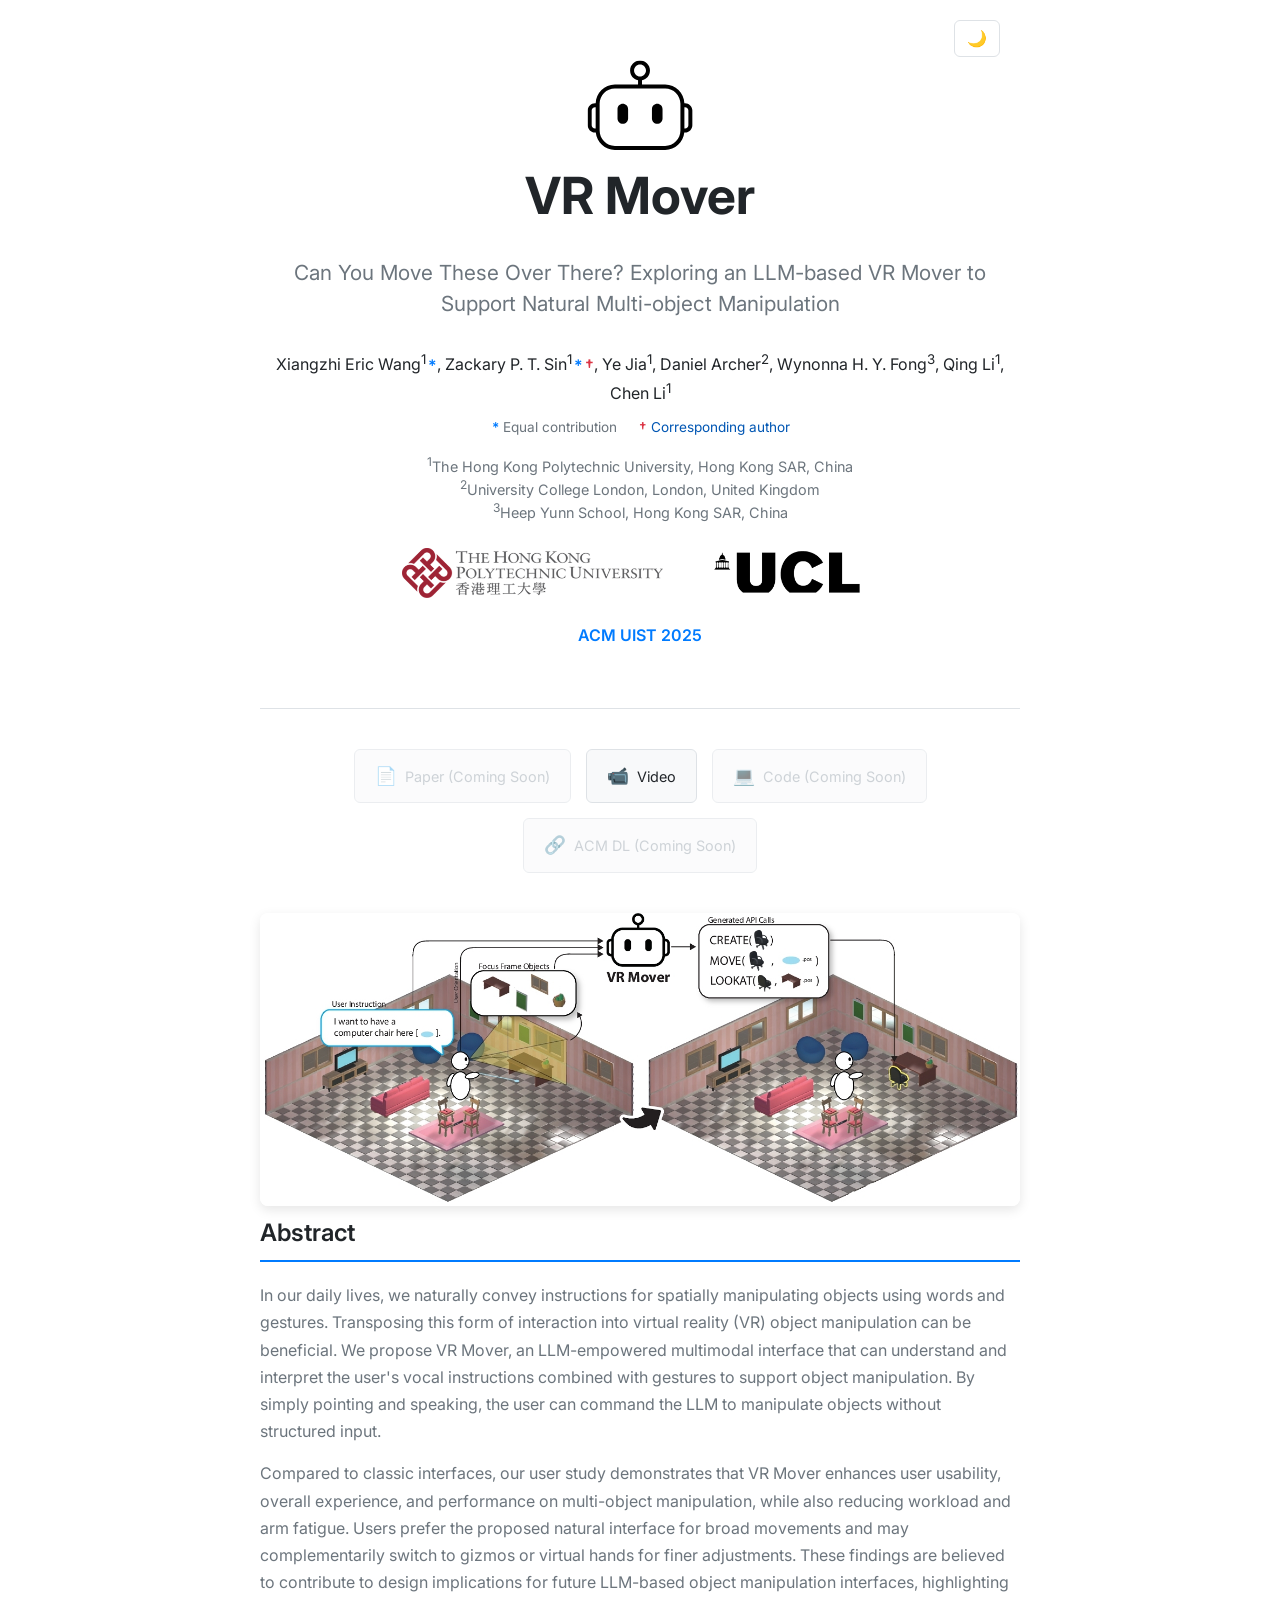
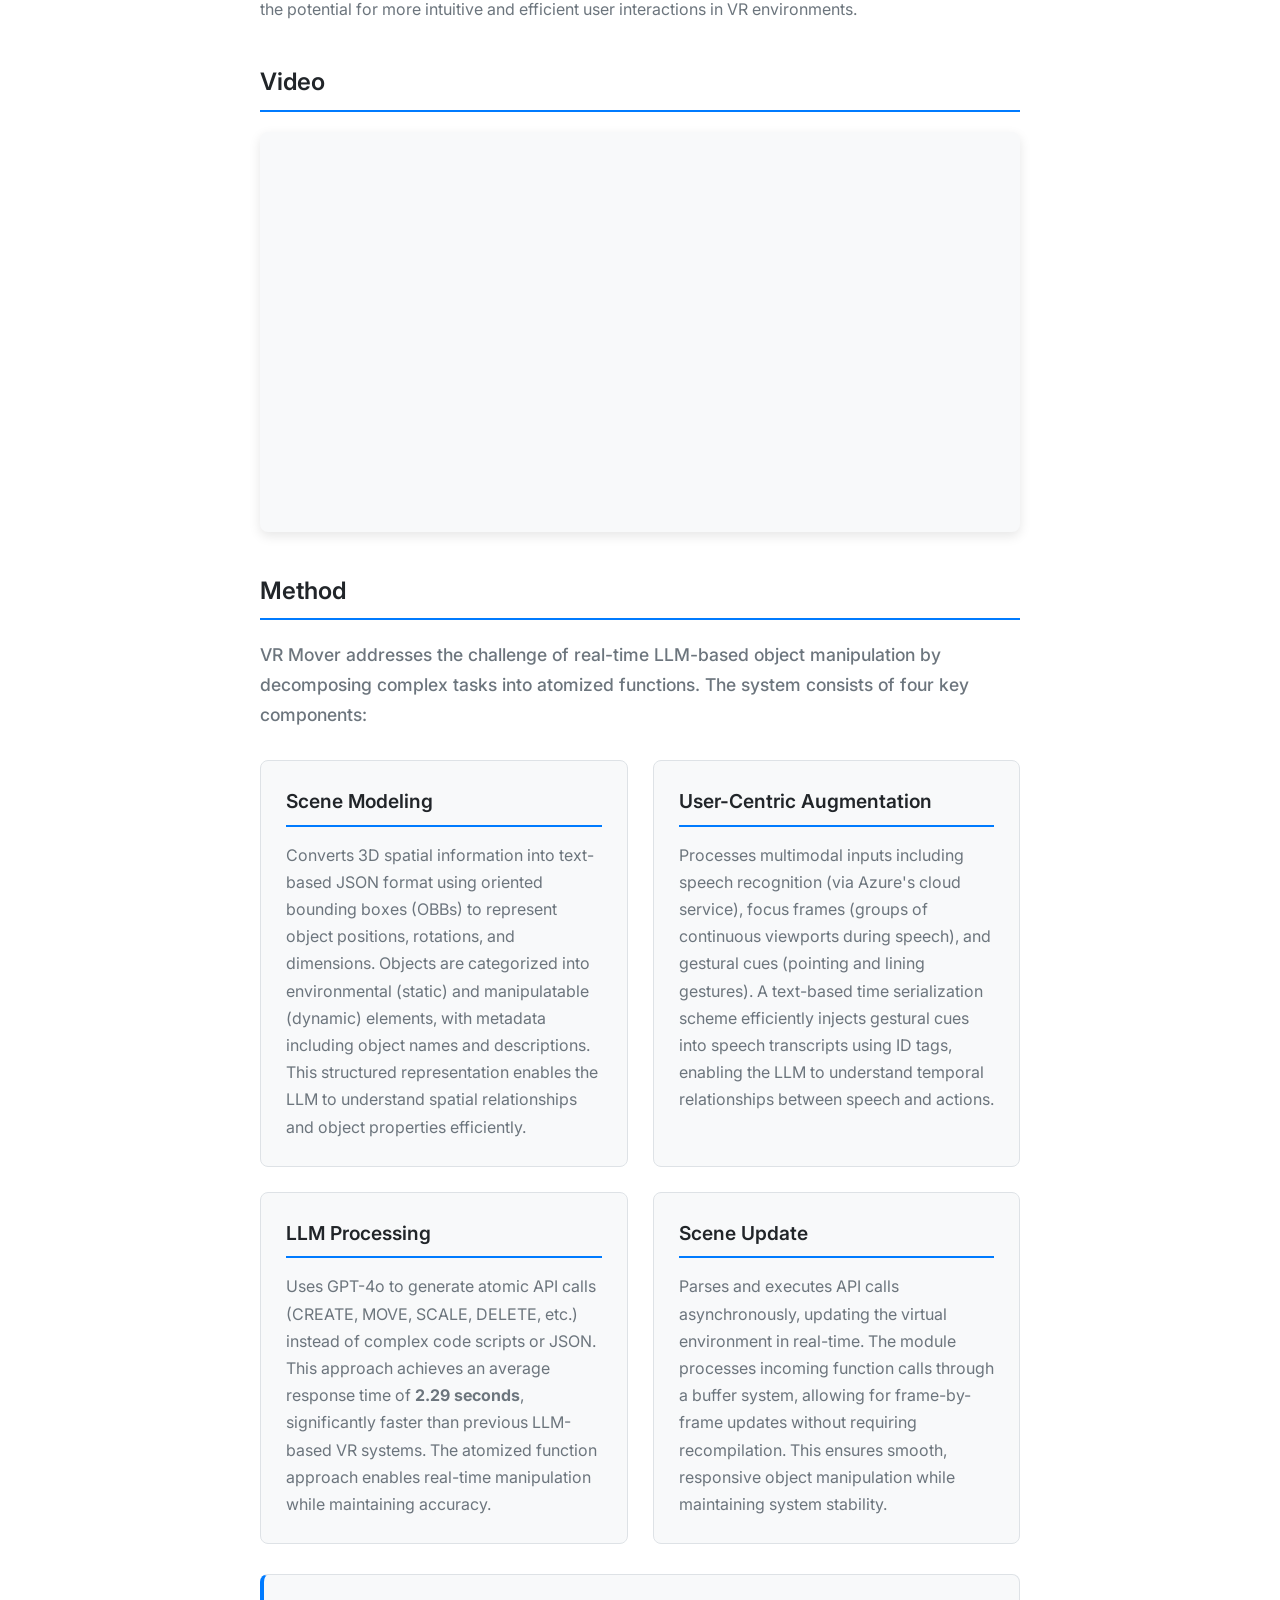
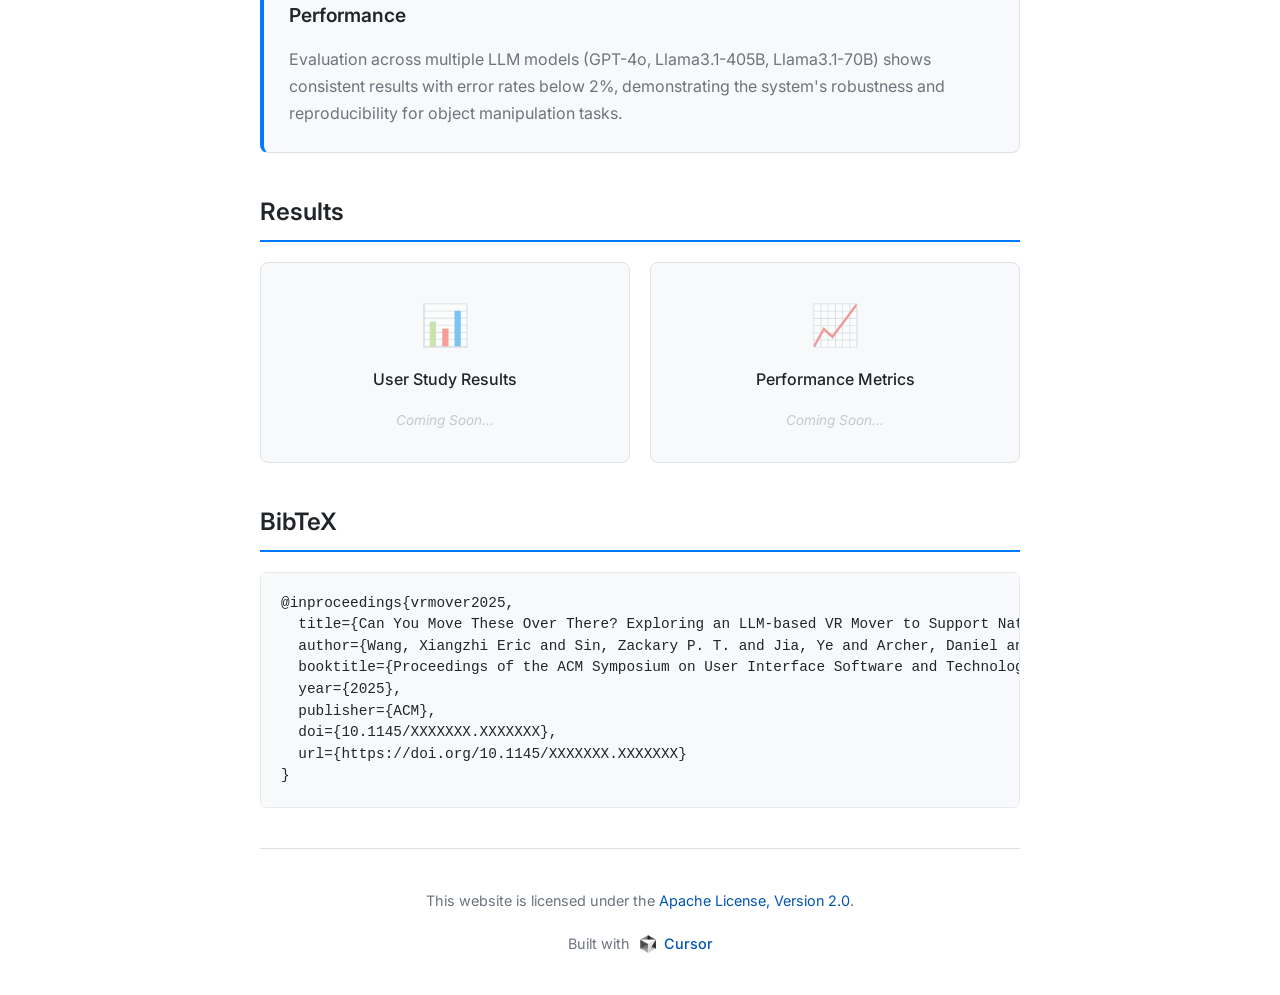
==== index.html @ 206ed33e "Initial Release" ====
<!DOCTYPE html>
<html lang="en">
<head>
    <meta charset="UTF-8">
    <meta name="viewport" content="width=device-width, initial-scale=1.0">
    <title>VR Mover - ACM UIST 2025</title>
    <meta name="description" content="Can You Move These Over There? Exploring an LLM-based VR Mover to Support Natural Multi-object Manipulation">
    <link rel="icon" type="image/svg+xml" href="assets/favicon.svg">
    <link rel="stylesheet" href="styles.css">
    <link rel="preconnect" href="https://fonts.googleapis.com">
    <link rel="preconnect" href="https://fonts.gstatic.com" crossorigin>
    <link href="https://fonts.googleapis.com/css2?family=Inter:wght@300;400;500;600;700&display=swap" rel="stylesheet">
</head>
<body>
    <div class="container">
        <!-- Header -->
        <header class="header">
            <div class="header-content">
                <div class="logo-container-main">
                    <img src="assets/vr-mover-logo-wo-text.svg" alt="VR Mover Logo" class="main-logo">
                </div>
                <h1 class="title">VR Mover</h1>
                <p class="subtitle">Can You Move These Over There? Exploring an LLM-based VR Mover to Support Natural Multi-object Manipulation</p>
                <div class="authors">
                    <span><a href="https://orcid.org/0009-0001-4772-7210" target="_blank" rel="noopener noreferrer">Xiangzhi Eric Wang</a></span><sup>1</sup><span class="equal-contrib">*</span>, 
                    <span><a href="https://orcid.org/0000-0002-8377-0216" target="_blank" rel="noopener noreferrer">Zackary P. T. Sin</a></span><sup>1</sup><span class="equal-contrib">*</span><span class="corresponding">†</span>,
                    <span><a href="https://orcid.org/0000-0002-0457-8083" target="_blank" rel="noopener noreferrer">Ye Jia</a></span><sup>1</sup>,
                    <span><a href="https://orcid.org/0000-0002-2525-8054" target="_blank" rel="noopener noreferrer">Daniel Archer</a></span><sup>2</sup>,
                    <span><a href="https://orcid.org/0009-0007-6625-4993" target="_blank" rel="noopener noreferrer">Wynonna H. Y. Fong</a></span><sup>3</sup>,
                    <span><a href="https://orcid.org/0000-0003-3370-471X" target="_blank" rel="noopener noreferrer">Qing Li</a></span><sup>1</sup>,
                    <span><a href="https://orcid.org/0000-0002-3782-0737" target="_blank" rel="noopener noreferrer">Chen Li</a></span><sup>1</sup>
                </div>
                <div class="author-notes">
                    <span class="note-item"><span class="equal-contrib">*</span> Equal contribution</span>
                    <span class="note-item"><span class="corresponding">†</span> <a href="mailto:zackary-p-t.sin@polyu.edu.hk">Corresponding author</a></span>
                </div>
                <div class="affiliations">
                    <sup>1</sup>The Hong Kong Polytechnic University, Hong Kong SAR, China<br>
                    <sup>2</sup>University College London, London, United Kingdom<br>
                    <sup>3</sup>Heep Yunn School, Hong Kong SAR, China
                </div>
                
                <div class="institutional-logos">
                    <div class="logo-container">
                        <img src="assets/polyu-logo.png" alt="The Hong Kong Polytechnic University Logo" class="institution-logo polyu-logo">
                    </div>
                    <div class="logo-container">
                        <img src="assets/UCL-logo.png" alt="University College London Logo" class="institution-logo ucl-logo">
                    </div>
                </div>
                <div class="conference">
                    <a href="https://uist.acm.org/2025/" target="_blank" rel="noopener noreferrer">ACM UIST 2025</a>
                </div>
                <div class="theme-toggle">
                    <button id="theme-toggle" aria-label="Toggle theme">
                        <span id="theme-icon">🌙</span>
                    </button>
                </div>
            </div>
        </header>

        <!-- Main Content -->
        <main class="main-content">
            <!-- Links -->
            <section class="links">
                <div class="link-grid">
                    <a href="#" class="link-item" disabled>
                        <span class="link-icon">📄</span>
                        <span class="link-text">Paper (Coming Soon)</span>
                    </a>
                    <a href="https://www.youtube.com/watch?v=IkZjoV7NA6U" class="link-item" target="_blank" rel="noopener noreferrer">
                        <span class="link-icon">📹</span>
                        <span class="link-text">Video</span>
                    </a>
                    <a href="#" class="link-item" disabled>
                        <span class="link-icon">💻</span>
                        <span class="link-text">Code (Coming Soon)</span>
                    </a>
                    <a href="#" class="link-item" disabled>
                        <span class="link-icon">🔗</span>
                        <span class="link-text">ACM DL (Coming Soon)</span>
                    </a>
                </div>
            </section>

            <!-- Trailer Image -->
            <div class="trailer-container">
                <img src="assets/VR-Mover-trailer.png" alt="VR Mover Trailer" class="trailer-image expandable-image" data-image-src="assets/VR-Mover-trailer.png">
            </div>

            <!-- Image Modal -->
            <div id="image-modal" class="image-modal">
                <div class="modal-content">
                    <span class="close-modal">&times;</span>
                    <img id="modal-image" src="" alt="Expanded Image">
                </div>
            </div>

            <!-- Abstract -->
            <section class="abstract">
                <h2>Abstract</h2>
                <p>In our daily lives, we naturally convey instructions for spatially manipulating objects using words and gestures. Transposing this form of interaction into virtual reality (VR) object manipulation can be beneficial. We propose VR Mover, an LLM-empowered multimodal interface that can understand and interpret the user's vocal instructions combined with gestures to support object manipulation. By simply pointing and speaking, the user can command the LLM to manipulate objects without structured input.</p>
                
                <p>Compared to classic interfaces, our user study demonstrates that VR Mover enhances user usability, overall experience, and performance on multi-object manipulation, while also reducing workload and arm fatigue. Users prefer the proposed natural interface for broad movements and may complementarily switch to gizmos or virtual hands for finer adjustments. These findings are believed to contribute to design implications for future LLM-based object manipulation interfaces, highlighting the potential for more intuitive and efficient user interactions in VR environments.</p>
            </section>

            <!-- Video Player -->
            <section class="video-player">
                <h2>Video</h2>
                <div class="youtube-container">
                    <iframe 
                        width="100%" 
                        height="400" 
                        src="https://www.youtube.com/embed/IkZjoV7NA6U?start=3" 
                        title="VR Mover Video" 
                        frameborder="0" 
                        allow="accelerometer; autoplay; clipboard-write; encrypted-media; gyroscope; picture-in-picture; web-share" 
                        allowfullscreen>
                    </iframe>
                </div>
            </section>

            <!-- Method -->
            <section class="method">
                <h2>Method</h2>
                
                <div class="method-overview">
                    <p>VR Mover addresses the challenge of real-time LLM-based object manipulation by decomposing complex tasks into atomized functions. The system consists of four key components:</p>
                </div>

                <div class="method-components">
                    <div class="component">
                        <h3>Scene Modeling</h3>
                        <p>Converts 3D spatial information into text-based JSON format using oriented bounding boxes (OBBs) to represent object positions, rotations, and dimensions. Objects are categorized into environmental (static) and manipulatable (dynamic) elements, with metadata including object names and descriptions. This structured representation enables the LLM to understand spatial relationships and object properties efficiently.</p>
                    </div>

                    <div class="component">
                        <h3>User-Centric Augmentation</h3>
                        <p>Processes multimodal inputs including speech recognition (via Azure's cloud service), focus frames (groups of continuous viewports during speech), and gestural cues (pointing and lining gestures). A text-based time serialization scheme efficiently injects gestural cues into speech transcripts using ID tags, enabling the LLM to understand temporal relationships between speech and actions.</p>
                    </div>

                    <div class="component">
                        <h3>LLM Processing</h3>
                        <p>Uses GPT-4o to generate atomic API calls (CREATE, MOVE, SCALE, DELETE, etc.) instead of complex code scripts or JSON. This approach achieves an average response time of <strong>2.29 seconds</strong>, significantly faster than previous LLM-based VR systems. The atomized function approach enables real-time manipulation while maintaining accuracy.</p>
                    </div>

                    <div class="component">
                        <h3>Scene Update</h3>
                        <p>Parses and executes API calls asynchronously, updating the virtual environment in real-time. The module processes incoming function calls through a buffer system, allowing for frame-by-frame updates without requiring recompilation. This ensures smooth, responsive object manipulation while maintaining system stability.</p>
                    </div>
                </div>

                <div class="method-performance">
                    <h3>Performance</h3>
                    <p>Evaluation across multiple LLM models (GPT-4o, Llama3.1-405B, Llama3.1-70B) shows consistent results with error rates below 2%, demonstrating the system's robustness and reproducibility for object manipulation tasks.</p>
                </div>
            </section>

            <!-- Results -->
            <section class="results">
                <h2>Results</h2>
                <div class="results-grid">
                    <div class="result-item">
                        <div class="result-placeholder">
                            <span class="placeholder-icon">📊</span>
                            <p>User Study Results</p>
                            <span class="coming-soon">Coming Soon...</span>
                        </div>
                    </div>
                    <div class="result-item">
                        <div class="result-placeholder">
                            <span class="placeholder-icon">📈</span>
                            <p>Performance Metrics</p>
                            <span class="coming-soon">Coming Soon...</span>
                        </div>
                    </div>
                </div>
            </section>

            <!-- BibTeX -->
            <section class="bibtex">
                <h2>BibTeX</h2>
                <div class="bibtex-code">
                    <pre><code>@inproceedings{vrmover2025,
  title={Can You Move These Over There? Exploring an LLM-based VR Mover to Support Natural Multi-object Manipulation},
  author={Wang, Xiangzhi Eric and Sin, Zackary P. T. and Jia, Ye and Archer, Daniel and Fong, Wynonna H. Y. and Li, Qing and Li, Chen},
  booktitle={Proceedings of the ACM Symposium on User Interface Software and Technology},
  year={2025},
  publisher={ACM},
  doi={10.1145/XXXXXXX.XXXXXXX},
  url={https://doi.org/10.1145/XXXXXXX.XXXXXXX}
}</code></pre>
                </div>
            </section>
        </main>

        <!-- Footer -->
        <footer class="footer">
            <p>This website is licensed under the <a href="https://www.apache.org/licenses/LICENSE-2.0" target="_blank" rel="noopener noreferrer">Apache License, Version 2.0</a>.</p>
            <div class="cursor-credit">
                <span>Built with</span>
                <a href="https://cursor.sh" target="_blank" rel="noopener noreferrer" class="cursor-link">
                    <img src="assets/cursor-logo.webp" alt="Cursor Logo" class="cursor-logo">
                    <span>Cursor</span>
                </a>
            </div>
        </footer>
    </div>

    <script src="script.js"></script>
</body>
</html>
---- styles.css ----
/* CSS Variables for Theme Support */
:root {
    /* Light theme colors */
    --bg-primary: #ffffff;
    --bg-secondary: #f8f9fa;
    --text-primary: #212529;
    --text-secondary: #6c757d;
    --text-muted: #adb5bd;
    --border-color: #dee2e6;
    --accent-color: #007bff;
    --link-color: #0056b3;
    --code-bg: #f8f9fa;
    --code-border: #e9ecef;
    --logo-filter: none;

    --main-logo-filter: none;
}

/* Dark theme colors */
[data-theme="dark"] {
    --bg-primary: #1a1a1a;
    --bg-secondary: #2d2d2d;
    --text-primary: #e9ecef;
    --text-secondary: #adb5bd;
    --text-muted: #6c757d;
    --border-color: #495057;
    --accent-color: #4dabf7;
    --link-color: #74c0fc;
    --code-bg: #2d2d2d;
    --code-border: #495057;
    --logo-filter: brightness(0) invert(1);

    --main-logo-filter: brightness(0) invert(1);
}

/* Base Styles */
* {
    margin: 0;
    padding: 0;
    box-sizing: border-box;
}

body {
    font-family: 'Inter', -apple-system, BlinkMacSystemFont, 'Segoe UI', Roboto, sans-serif;
    line-height: 1.6;
    color: var(--text-primary);
    background-color: var(--bg-primary);
    transition: background-color 0.3s ease, color 0.3s ease;
}

.container {
    max-width: 800px;
    margin: 0 auto;
    padding: 0 20px;
}

/* Header */
.header {
    text-align: center;
    padding: 60px 0 40px;
    border-bottom: 1px solid var(--border-color);
    margin-bottom: 40px;
    position: relative;
}

/* Main Logo */
.logo-container-main {
    margin-bottom: 5px;
    display: flex;
    justify-content: center;
    align-items: center;
}

.main-logo {
    height: 90px;
    width: auto;
    object-fit: contain;
    filter: var(--main-logo-filter);
    transition: transform 0.3s ease, filter 0.3s ease;
}

.main-logo:hover {
    transform: scale(1.05);
}

/* Dark mode adjustments for main logo */
[data-theme="dark"] .main-logo {
    filter: brightness(0) invert(1);
}

.title {
    font-size: 3.2rem;
    font-weight: 700;
    margin-bottom: 20px;
    color: var(--text-primary);
}

.subtitle {
    font-size: 1.3rem;
    color: var(--text-secondary);
    margin-bottom: 30px;
    line-height: 1.5;
}

.authors {
    font-size: 1rem;
    color: var(--text-primary);
    margin-bottom: 10px;
}

.authors a {
    color: inherit;
    text-decoration: none;
    transition: color 0.3s ease;
}

.authors a:hover {
    color: var(--accent-color);
    text-decoration: underline;
}

.equal-contrib {
    color: var(--accent-color);
    font-weight: 600;
    margin-left: 2px;
}

.corresponding {
    color: #dc3545;
    font-weight: 600;
    margin-left: 2px;
}

.author-notes {
    font-size: 0.85rem;
    color: var(--text-secondary);
    margin-bottom: 15px;
    display: flex;
    justify-content: center;
    gap: 20px;
    flex-wrap: wrap;
}

.note-item {
    display: flex;
    align-items: center;
    gap: 4px;
}

.note-item a {
    color: var(--link-color);
    text-decoration: none;
    transition: color 0.3s ease;
}

.note-item a:hover {
    color: var(--accent-color);
    text-decoration: underline;
}

.affiliations {
    font-size: 0.9rem;
    color: var(--text-secondary);
    margin-bottom: 20px;
    line-height: 1.4;
}

/* Institutional Logos */
.institutional-logos {
    display: flex;
    justify-content: center;
    align-items: center;
    gap: 40px;
    margin-bottom: 20px;
    flex-wrap: wrap;
}

.logo-container {
    display: flex;
    align-items: center;
    justify-content: center;
}

.institution-logo {
    max-height: 60px;
    width: auto;
    object-fit: contain;
    filter: var(--logo-filter);
    transition: opacity 0.3s ease;
}

.institution-logo:hover {
    opacity: 0.8;
}

/* Specific logo adjustments for different sizes */
.polyu-logo {
    max-height: 50px;
}

.ucl-logo {
    max-height: 60px;
}

.conference {
    font-size: 1rem;
    font-weight: 600;
    color: var(--accent-color);
    margin-bottom: 20px;
}

.conference a {
    color: inherit;
    text-decoration: none;
    transition: color 0.3s ease;
}

.conference a:hover {
    color: var(--link-color);
    text-decoration: underline;
}

.theme-toggle {
    position: absolute;
    top: 20px;
    right: 20px;
}

#theme-toggle {
    background: none;
    border: 1px solid var(--border-color);
    color: var(--text-primary);
    padding: 8px 12px;
    border-radius: 6px;
    cursor: pointer;
    transition: all 0.3s ease;
    font-size: 1rem;
}

#theme-toggle:hover {
    background: var(--bg-secondary);
}

/* Links Section */
.links {
    margin-bottom: 40px;
}

.link-grid {
    display: flex;
    flex-wrap: wrap;
    gap: 15px;
    justify-content: center;
}

.link-item {
    display: flex;
    align-items: center;
    gap: 8px;
    padding: 12px 20px;
    background: var(--bg-secondary);
    border: 1px solid var(--border-color);
    border-radius: 6px;
    text-decoration: none;
    color: var(--text-primary);
    font-size: 0.9rem;
    transition: all 0.3s ease;
}

.link-item:hover:not([disabled]) {
    background: var(--accent-color);
    color: white;
    transform: translateY(-1px);
}

.link-item[disabled] {
    opacity: 0.6;
    cursor: not-allowed;
    color: var(--text-muted);
}

.link-icon {
    font-size: 1.1rem;
}

/* Sections */
section {
    margin-bottom: 40px;
}

h2 {
    font-size: 1.5rem;
    font-weight: 600;
    margin-bottom: 20px;
    color: var(--text-primary);
    border-bottom: 2px solid var(--accent-color);
    padding-bottom: 8px;
}

/* Abstract */
.abstract p {
    font-size: 1rem;
    line-height: 1.7;
    color: var(--text-secondary);
    margin-bottom: 15px;
}

.abstract p:last-child {
    margin-bottom: 0;
}

/* Video Player */
.youtube-container {
    position: relative;
    width: 100%;
    border-radius: 8px;
    overflow: hidden;
    box-shadow: 0 4px 12px rgba(0, 0, 0, 0.1);
    background: var(--bg-secondary);
}

.youtube-container iframe {
    display: block;
    border-radius: 8px;
}

/* Trailer */
.trailer-container {
    text-align: center;
}

.trailer-image {
    max-width: 100%;
    height: auto;
    border-radius: 8px;
    box-shadow: 0 4px 12px rgba(0, 0, 0, 0.1);
    transition: transform 0.3s ease;
}

.trailer-image:hover {
    transform: scale(1.02);
}

/* Expandable Image Styles */
.expandable-image {
    cursor: pointer;
    transition: transform 0.3s ease, box-shadow 0.3s ease;
}

.expandable-image:hover {
    transform: scale(1.02);
    box-shadow: 0 8px 25px rgba(0, 0, 0, 0.15);
}

/* Image Modal Styles */
.image-modal {
    display: none;
    position: fixed;
    z-index: 1000;
    left: 0;
    top: 0;
    width: 100%;
    height: 100%;
    background-color: rgba(0, 0, 0, 0.8);
    backdrop-filter: blur(5px);
    transition: opacity 0.3s ease;
}

.modal-content {
    position: relative;
    margin: auto;
    padding: 20px;
    width: 90%;
    max-width: 1200px;
    height: 90%;
    display: flex;
    align-items: center;
    justify-content: center;
    animation: modalFadeIn 0.3s ease;
}

@keyframes modalFadeIn {
    from {
        opacity: 0;
        transform: scale(0.9);
    }
    to {
        opacity: 1;
        transform: scale(1);
    }
}

#modal-image {
    max-width: 100%;
    max-height: 100%;
    object-fit: contain;
    border-radius: 8px;
    box-shadow: 0 10px 40px rgba(0, 0, 0, 0.3);
}

.close-modal {
    position: absolute;
    top: 15px;
    right: 25px;
    color: #f1f1f1;
    font-size: 35px;
    font-weight: bold;
    cursor: pointer;
    z-index: 1001;
    transition: color 0.3s ease;
}

.close-modal:hover,
.close-modal:focus {
    color: #bbb;
    text-decoration: none;
}

/* Modal open state */
.image-modal.show {
    display: flex;
    align-items: center;
    justify-content: center;
}

/* Method */
.method {
    margin-bottom: 40px;
}

.method-overview {
    margin-bottom: 30px;
}

.method-overview p {
    font-size: 1.1rem;
    line-height: 1.7;
    color: var(--text-secondary);
    font-weight: 500;
}

.method-components {
    display: grid;
    grid-template-columns: repeat(auto-fit, minmax(300px, 1fr));
    gap: 25px;
    margin-bottom: 30px;
}

.component {
    background: var(--bg-secondary);
    border: 1px solid var(--border-color);
    border-radius: 8px;
    padding: 25px;
    transition: transform 0.3s ease, box-shadow 0.3s ease;
}

.component:hover {
    transform: translateY(-2px);
    box-shadow: 0 6px 20px rgba(0, 0, 0, 0.1);
}

.component h3 {
    font-size: 1.2rem;
    font-weight: 600;
    color: var(--text-primary);
    margin-bottom: 15px;
    border-bottom: 2px solid var(--accent-color);
    padding-bottom: 8px;
}

.component p {
    font-size: 1rem;
    line-height: 1.7;
    color: var(--text-secondary);
    margin: 0;
}

.method-performance {
    background: var(--bg-secondary);
    border: 1px solid var(--border-color);
    border-radius: 8px;
    padding: 25px;
    border-left: 4px solid var(--accent-color);
}

.method-performance h3 {
    font-size: 1.2rem;
    font-weight: 600;
    color: var(--text-primary);
    margin-bottom: 15px;
}

.method-performance p {
    font-size: 1rem;
    line-height: 1.7;
    color: var(--text-secondary);
    margin: 0;
}

/* Results */
.results-grid {
    display: grid;
    grid-template-columns: repeat(auto-fit, minmax(250px, 1fr));
    gap: 20px;
}

.result-item {
    background: var(--bg-secondary);
    border: 1px solid var(--border-color);
    border-radius: 8px;
    padding: 30px 20px;
    text-align: center;
}

.result-placeholder {
    display: flex;
    flex-direction: column;
    align-items: center;
    gap: 10px;
}

.result-placeholder .placeholder-icon {
    font-size: 2.5rem;
    opacity: 0.5;
}

.result-placeholder p {
    font-size: 1rem;
    font-weight: 500;
    color: var(--text-primary);
    margin: 0;
}

.coming-soon {
    font-size: 0.85rem;
    color: var(--text-muted);
    font-style: italic;
    margin-top: 8px;
    opacity: 0.7;
}

/* BibTeX */
.bibtex-code {
    background: var(--code-bg);
    border: 1px solid var(--code-border);
    border-radius: 6px;
    padding: 20px;
    overflow-x: auto;
}

.bibtex-code pre {
    margin: 0;
    font-family: 'Monaco', 'Menlo', 'Ubuntu Mono', monospace;
    font-size: 0.9rem;
    line-height: 1.5;
    color: var(--text-primary);
}

.bibtex-code code {
    background: none;
    padding: 0;
    color: inherit;
}

/* Footer */
.footer {
    text-align: center;
    padding: 40px 0;
    border-top: 1px solid var(--border-color);
    margin-top: 40px;
}

.footer p {
    font-size: 0.9rem;
    color: var(--text-secondary);
}

.footer a {
    color: var(--link-color);
    text-decoration: none;
}

.footer a:hover {
    text-decoration: underline;
}

/* Cursor Credit */
.cursor-credit {
    display: flex;
    align-items: center;
    justify-content: center;
    gap: 8px;
    margin-top: 20px;
    font-size: 0.9rem;
    color: var(--text-secondary);
}

.cursor-link {
    display: flex;
    align-items: center;
    gap: 6px;
    color: var(--text-secondary);
    text-decoration: none;
    transition: color 0.3s ease;
    font-weight: 500;
}

.cursor-link:hover {
    color: var(--accent-color);
    text-decoration: none;
}

.cursor-logo {
    height: 20px;
    width: auto;
    object-fit: contain;
    transition: opacity 0.3s ease;
}

.cursor-link:hover .cursor-logo {
    opacity: 0.8;
}

/* Responsive Design */
@media (max-width: 768px) {
    .container {
        padding: 0 15px;
    }
    
    .title {
        font-size: 2.5rem;
    }
    
    .subtitle {
        font-size: 1.1rem;
    }
    
    .authors {
        font-size: 0.9rem;
    }
    
    .affiliations {
        font-size: 0.85rem;
    }
    
    .author-notes {
        font-size: 0.8rem;
        gap: 15px;
        justify-content: center;
        text-align: center;
    }
    
    .link-grid {
        flex-direction: column;
        align-items: center;
    }
    
    .link-item {
        width: 100%;
        max-width: 300px;
        justify-content: center;
    }
    
    .results-grid {
        grid-template-columns: 1fr;
    }
    
    .method-components {
        grid-template-columns: 1fr;
        gap: 20px;
    }
    
    .component {
        padding: 20px;
    }
    
    .method-performance {
        padding: 20px;
    }
    
    .institutional-logos {
        gap: 30px;
    }
    
    .institution-logo {
        max-height: 50px;
    }
    
    .polyu-logo {
        max-height: 45px;
    }
    
    .ucl-logo {
        max-height: 50px;
    }
    
    .cursor-credit {
        font-size: 0.85rem;
        gap: 6px;
    }
    
    .cursor-logo {
        height: 18px;
    }
    
    .main-logo {
        height: 80px;
    }
    
    .theme-toggle {
        position: static;
        margin-top: 20px;
    }
    
    .youtube-container iframe {
        height: 250px;
    }
}

@media (max-width: 480px) {
    .header {
        padding: 40px 0 30px;
    }
    
    .title {
        font-size: 2.2rem;
    }
    
    .authors,
    .affiliations {
        font-size: 0.8rem;
    }
    
    .author-notes {
        font-size: 0.75rem;
        flex-direction: column;
        gap: 8px;
        justify-content: center;
        text-align: center;
    }
    
    .conference {
        font-size: 0.9rem;
    }
    
    .main-logo {
        height: 70px;
    }
    
    .youtube-container iframe {
        height: 200px;
    }
}

/* Smooth scrolling */
html {
    scroll-behavior: smooth;
}

/* Focus styles for accessibility */
#theme-toggle:focus,
.link-item:focus,
.conference a:focus,
.authors a:focus,
.note-item a:focus {
    outline: 2px solid var(--accent-color);
    outline-offset: 2px;
}
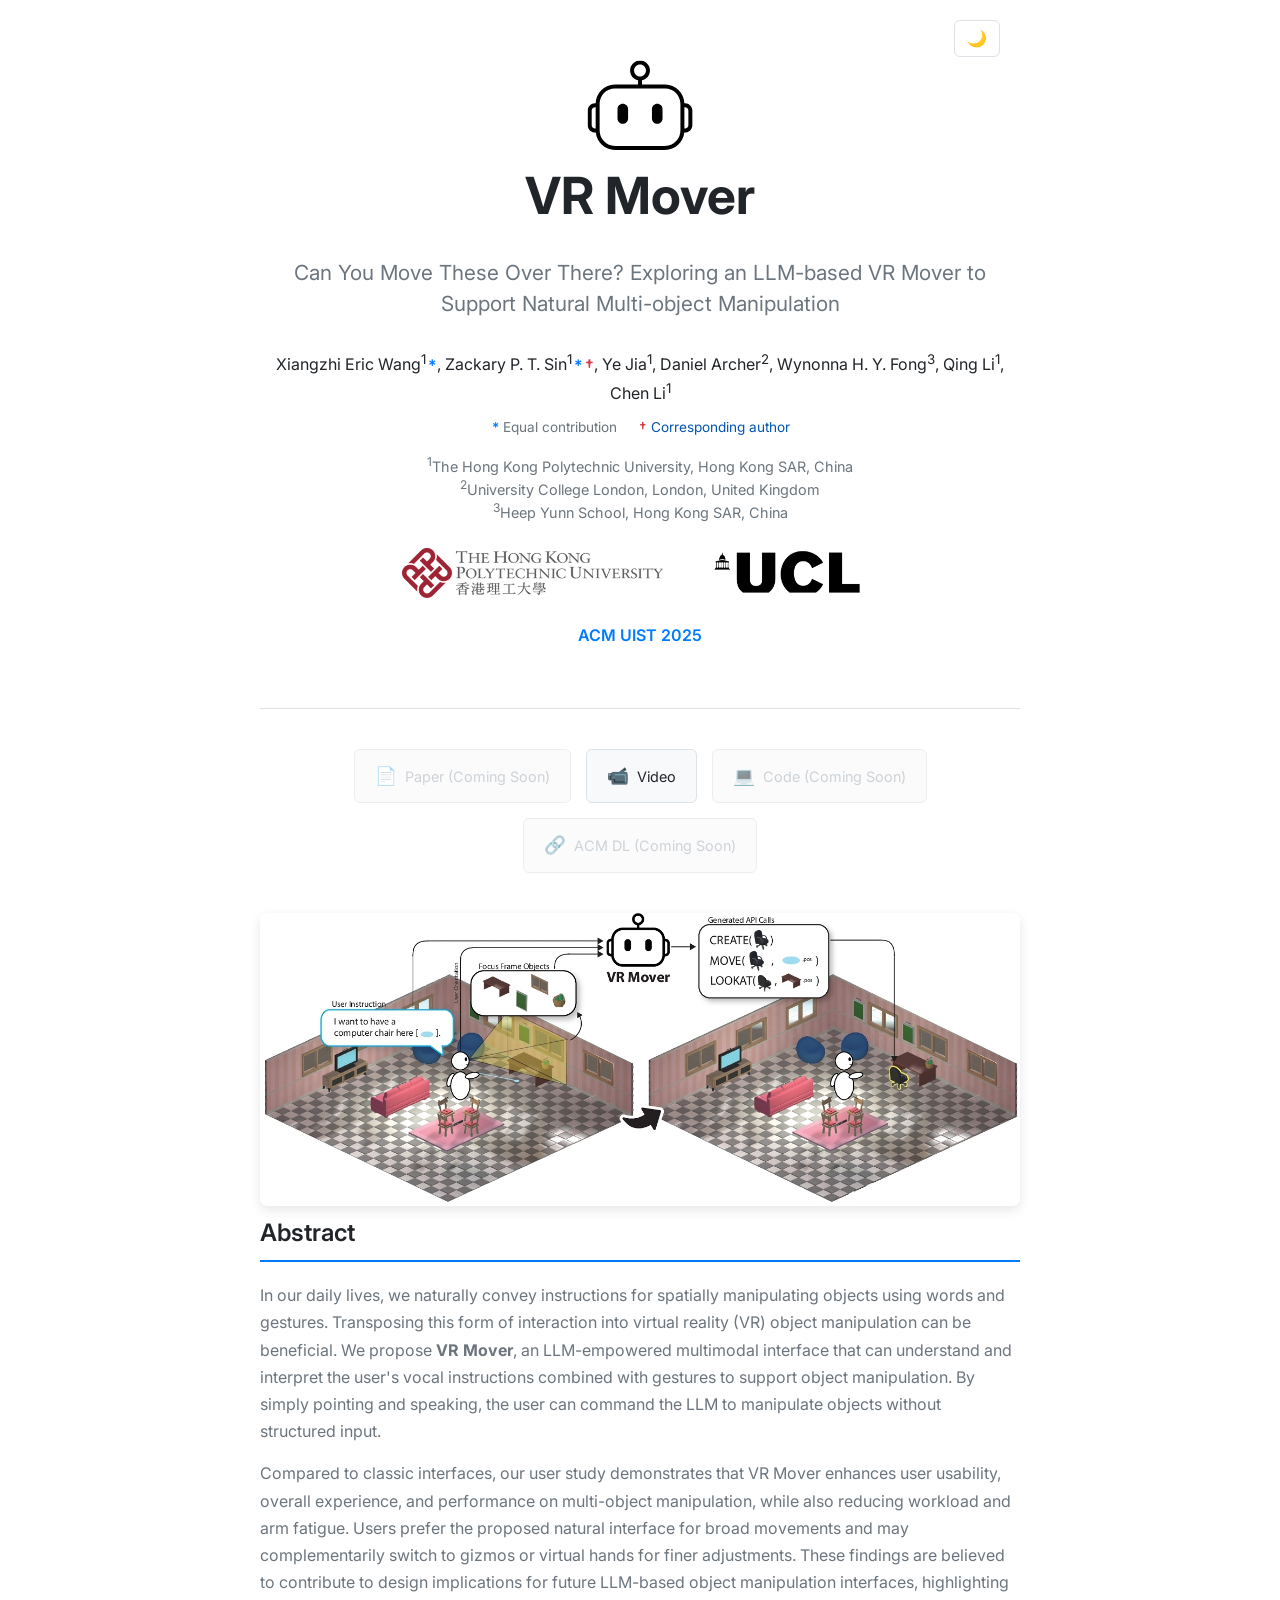
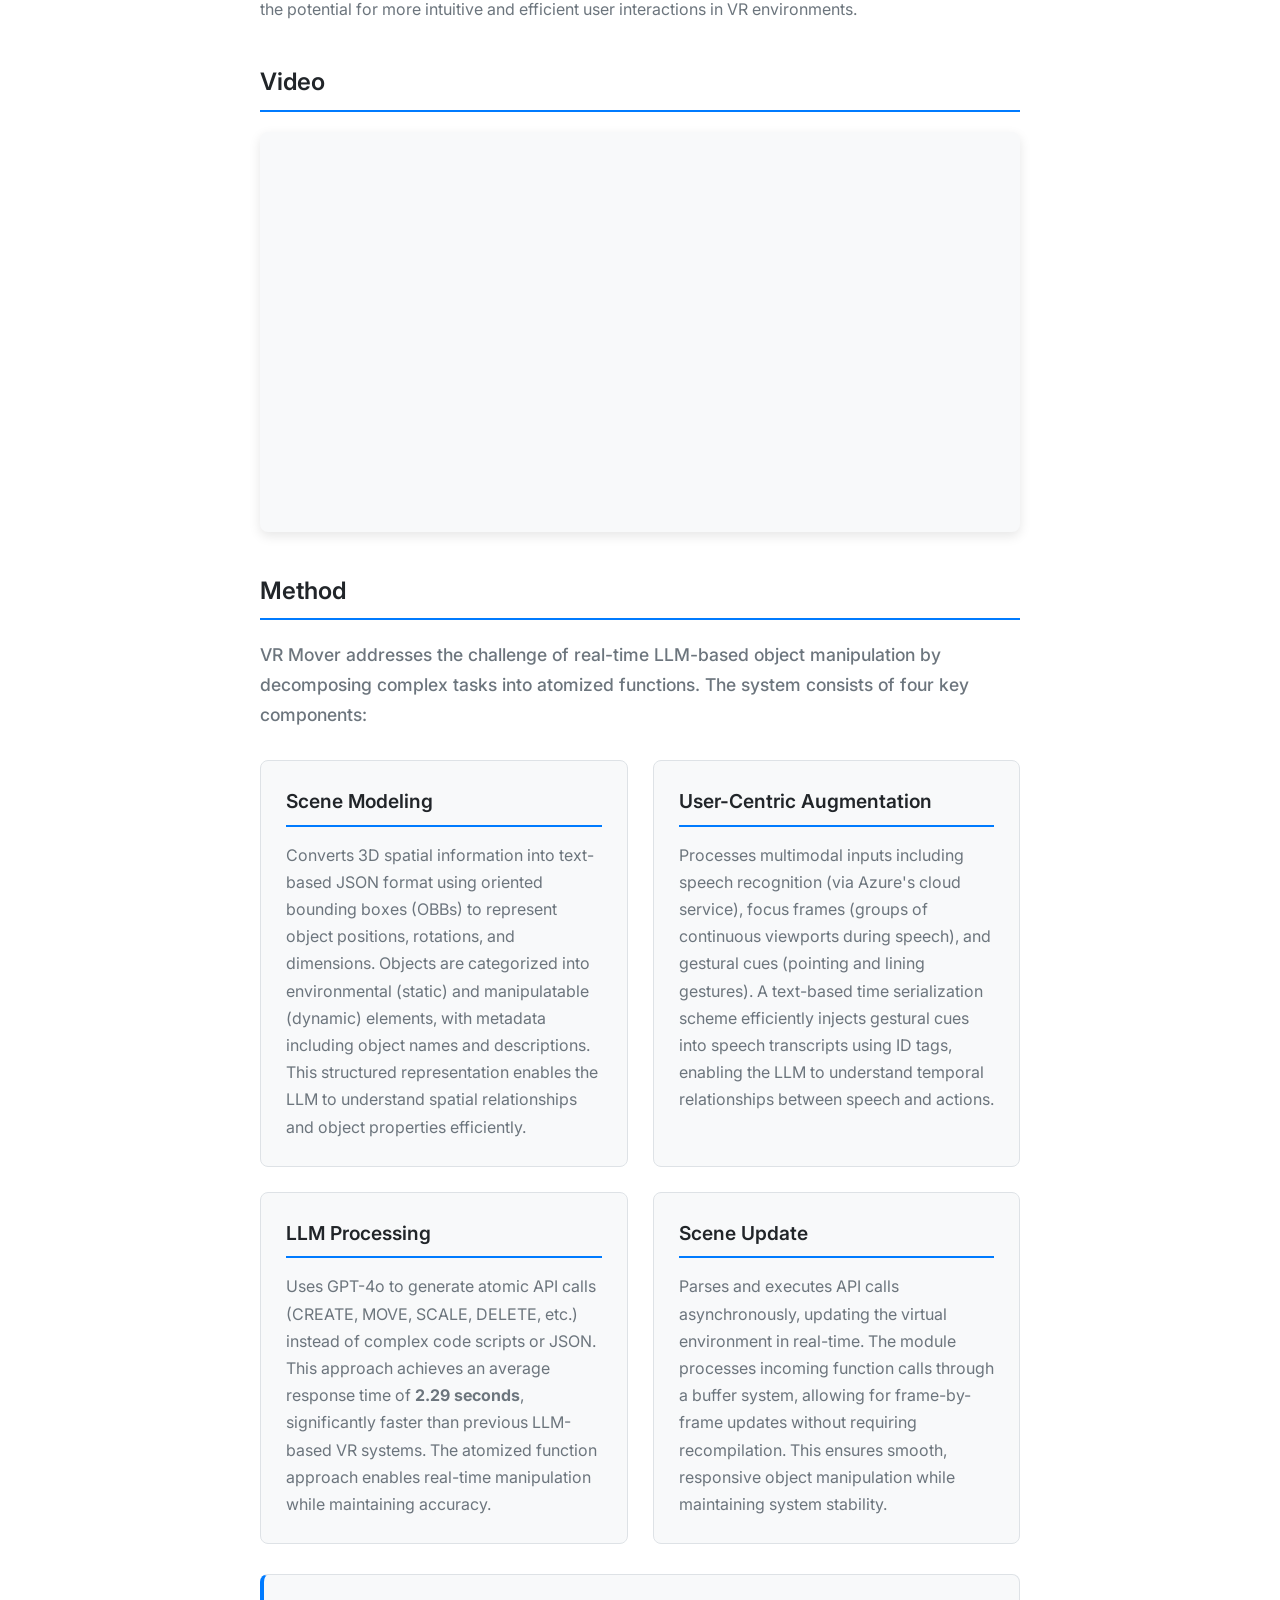
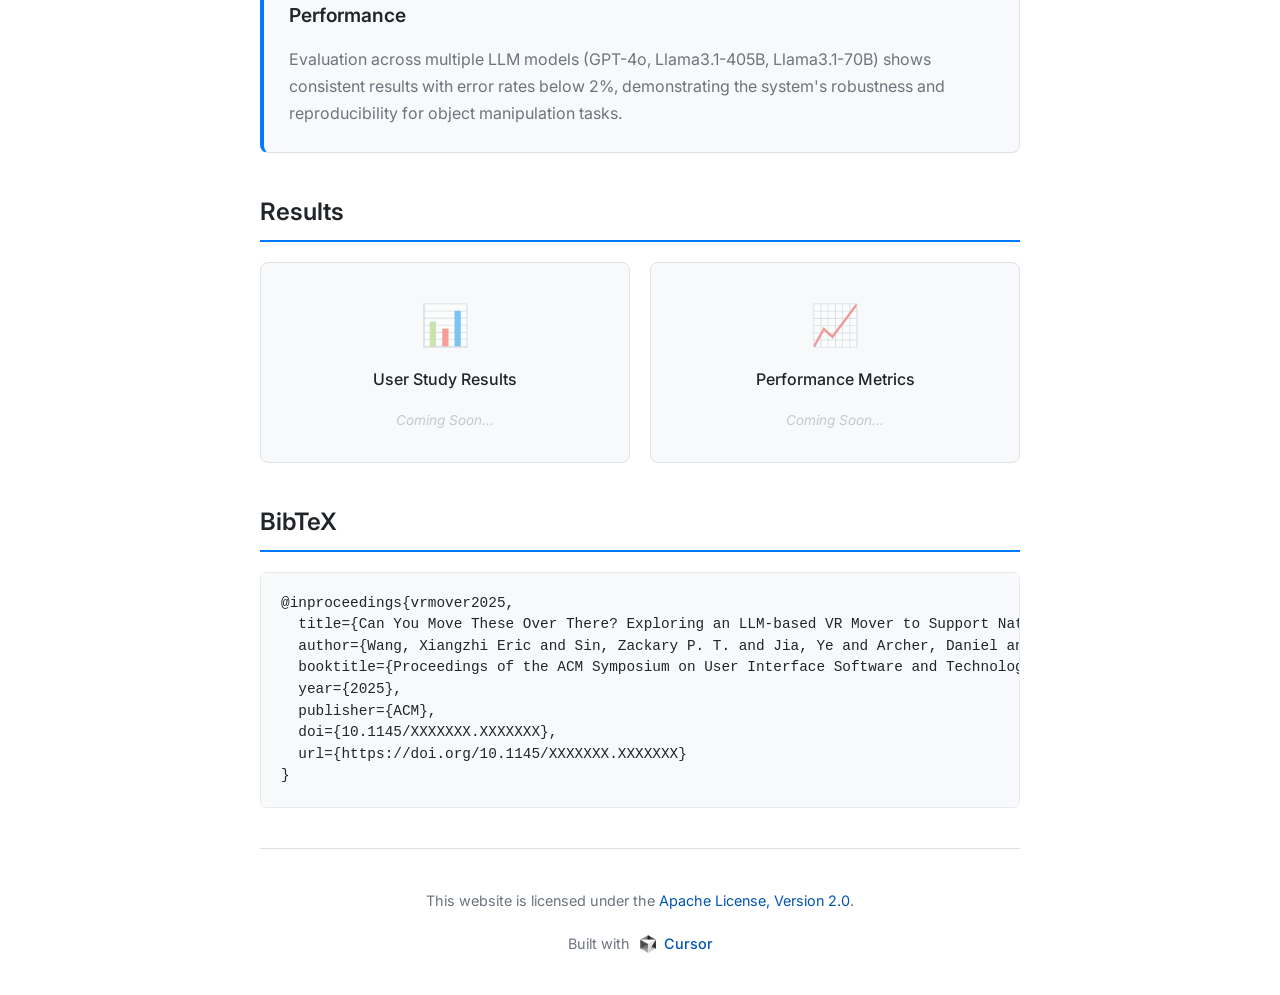
==== commit aa798eed: "Update for SEO" ====
--- a/index.html
+++ b/index.html
@@ -3,13 +3,163 @@
 <head>
     <meta charset="UTF-8">
     <meta name="viewport" content="width=device-width, initial-scale=1.0">
-    <title>VR Mover - ACM UIST 2025</title>
-    <meta name="description" content="Can You Move These Over There? Exploring an LLM-based VR Mover to Support Natural Multi-object Manipulation">
+    
+    <!-- Primary Meta Tags -->
+    <title>VR Mover - LLM-based VR Object Manipulation | ACM UIST 2025</title>
+    <meta name="title" content="VR Mover - LLM-based VR Object Manipulation | ACM UIST 2025">
+    <meta name="description" content="VR Mover: An LLM-empowered multimodal interface for natural object manipulation in VR. Achieves 2.29s response time with speech + gesture commands. Research from The Hong Kong Polytechnic University.">
+    <meta name="keywords" content="VR Mover, virtual reality, LLM, object manipulation, multimodal interface, speech recognition, gesture control, ACM UIST 2025, Hong Kong Polytechnic University, VR research">
+    <meta name="author" content="Xiangzhi Eric Wang, Zackary P. T. Sin, Ye Jia, Daniel Archer, Wynonna H. Y. Fong, Qing Li, Chen Li">
+    <meta name="robots" content="index, follow, max-snippet:-1, max-image-preview:large, max-video-preview:-1">
+    <meta name="language" content="English">
+    <meta name="revisit-after" content="7 days">
+    
+    <!-- Open Graph / Facebook -->
+    <meta property="og:type" content="website">
+    <meta property="og:url" content="https://vr-mover.github.io/">
+    <meta property="og:title" content="VR Mover - LLM-based VR Object Manipulation | ACM UIST 2025">
+    <meta property="og:description" content="VR Mover: An LLM-empowered multimodal interface for natural object manipulation in VR. Achieves 2.29s response time with speech + gesture commands.">
+    <meta property="og:image" content="https://vr-mover.github.io/assets/VR-Mover-trailer.png">
+    <meta property="og:image:width" content="1200">
+    <meta property="og:image:height" content="630">
+    <meta property="og:site_name" content="VR Mover Research">
+    <meta property="og:locale" content="en_US">
+    
+    <!-- Twitter -->
+    <meta property="twitter:card" content="summary_large_image">
+    <meta property="twitter:url" content="https://vr-mover.github.io/">
+    <meta property="twitter:title" content="VR Mover - LLM-based VR Object Manipulation | ACM UIST 2025">
+    <meta property="twitter:description" content="VR Mover: An LLM-empowered multimodal interface for natural object manipulation in VR. Achieves 2.29s response time with speech + gesture commands.">
+    <meta property="twitter:image" content="https://vr-mover.github.io/assets/VR-Mover-trailer.png">
+    
+    <!-- Additional SEO Meta Tags -->
+    <meta name="theme-color" content="#007bff">
+    <meta name="msapplication-TileColor" content="#007bff">
+    <meta name="apple-mobile-web-app-capable" content="yes">
+    <meta name="apple-mobile-web-app-status-bar-style" content="default">
+    <meta name="apple-mobile-web-app-title" content="VR Mover">
+    
+    <!-- Canonical URL -->
+    <link rel="canonical" href="https://vr-mover.github.io/">
+    
+    <!-- Favicon and App Icons -->
     <link rel="icon" type="image/svg+xml" href="assets/favicon.svg">
-    <link rel="stylesheet" href="styles.css">
+    <link rel="apple-touch-icon" href="assets/favicon.svg">
+    
+    <!-- Preconnect to external domains -->
     <link rel="preconnect" href="https://fonts.googleapis.com">
     <link rel="preconnect" href="https://fonts.gstatic.com" crossorigin>
+    <link rel="preconnect" href="https://www.youtube.com">
+
+    <!-- Google Site Verification -->
+    <meta name="google-site-verification" content="tBMwtTM29JMJltzfH-AF4pw16v__II8xc0suaK6uIAY" />
+
+    <!-- Stylesheets -->
+    <link rel="stylesheet" href="styles.css">
     <link href="https://fonts.googleapis.com/css2?family=Inter:wght@300;400;500;600;700&display=swap" rel="stylesheet">
+    
+    <!-- Structured Data Schema -->
+    <script type="application/ld+json">
+    {
+        "@context": "https://schema.org",
+        "@type": "ScholarlyArticle",
+        "headline": "Can You Move These Over There? Exploring an LLM-based VR Mover to Support Natural Multi-object Manipulation",
+        "description": "VR Mover: An LLM-empowered multimodal interface for natural object manipulation in VR environments using speech recognition and gestural cues.",
+        "image": "https://vr-mover.github.io/assets/VR-Mover-trailer.png",
+        "author": [
+            {
+                "@type": "Person",
+                "name": "Xiangzhi Eric Wang",
+                "affiliation": {
+                    "@type": "Organization",
+                    "name": "The Hong Kong Polytechnic University"
+                },
+                "sameAs": "https://orcid.org/0009-0001-4772-7210"
+            },
+            {
+                "@type": "Person",
+                "name": "Zackary P. T. Sin",
+                "affiliation": {
+                    "@type": "Organization",
+                    "name": "The Hong Kong Polytechnic University"
+                },
+                "sameAs": "https://orcid.org/0000-0002-8377-0216"
+            },
+            {
+                "@type": "Person",
+                "name": "Ye Jia",
+                "affiliation": {
+                    "@type": "Organization",
+                    "name": "The Hong Kong Polytechnic University"
+                },
+                "sameAs": "https://orcid.org/0000-0002-0457-8083"
+            },
+            {
+                "@type": "Person",
+                "name": "Daniel Archer",
+                "affiliation": {
+                    "@type": "Organization",
+                    "name": "University College London"
+                },
+                "sameAs": "https://orcid.org/0000-0002-2525-8054"
+            },
+            {
+                "@type": "Person",
+                "name": "Wynonna H. Y. Fong",
+                "affiliation": {
+                    "@type": "Organization",
+                    "name": "Heep Yunn School"
+                },
+                "sameAs": "https://orcid.org/0009-0007-6625-4993"
+            },
+            {
+                "@type": "Person",
+                "name": "Qing Li",
+                "affiliation": {
+                    "@type": "Organization",
+                    "name": "The Hong Kong Polytechnic University"
+                },
+                "sameAs": "https://orcid.org/0000-0003-3370-471X"
+            },
+            {
+                "@type": "Person",
+                "name": "Chen Li",
+                "affiliation": {
+                    "@type": "Organization",
+                    "name": "The Hong Kong Polytechnic University"
+                },
+                "sameAs": "https://orcid.org/0000-0002-3782-0737"
+            }
+        ],
+        "publisher": {
+            "@type": "Organization",
+            "name": "ACM",
+            "url": "https://www.acm.org/"
+        },
+        "datePublished": "2025",
+        "dateModified": "2025",
+        "mainEntityOfPage": {
+            "@type": "WebPage",
+            "@id": "https://vr-mover.github.io/"
+        },
+        "about": [
+            "Virtual Reality",
+            "LLM",
+            "Object Manipulation",
+            "Multimodal Interface",
+            "Speech Recognition",
+            "Gesture Control",
+            "Human-Computer Interaction"
+        ],
+        "keywords": "VR Mover, virtual reality, LLM, object manipulation, multimodal interface, speech recognition, gesture control, ACM UIST 2025",
+        "inLanguage": "en",
+        "isPartOf": {
+            "@type": "CreativeWork",
+            "name": "ACM UIST 2025",
+            "url": "https://uist.acm.org/2025/"
+        }
+    }
+    </script>
 </head>
 <body>
     <div class="container">
@@ -97,11 +247,13 @@
             </div>
 
             <!-- Abstract -->
-            <section class="abstract">
+            <section class="abstract" id="abstract">
                 <h2>Abstract</h2>
-                <p>In our daily lives, we naturally convey instructions for spatially manipulating objects using words and gestures. Transposing this form of interaction into virtual reality (VR) object manipulation can be beneficial. We propose VR Mover, an LLM-empowered multimodal interface that can understand and interpret the user's vocal instructions combined with gestures to support object manipulation. By simply pointing and speaking, the user can command the LLM to manipulate objects without structured input.</p>
-                
-                <p>Compared to classic interfaces, our user study demonstrates that VR Mover enhances user usability, overall experience, and performance on multi-object manipulation, while also reducing workload and arm fatigue. Users prefer the proposed natural interface for broad movements and may complementarily switch to gizmos or virtual hands for finer adjustments. These findings are believed to contribute to design implications for future LLM-based object manipulation interfaces, highlighting the potential for more intuitive and efficient user interactions in VR environments.</p>
+                <article>
+                    <p>In our daily lives, we naturally convey instructions for spatially manipulating objects using words and gestures. Transposing this form of interaction into virtual reality (VR) object manipulation can be beneficial. We propose <strong>VR Mover</strong>, an LLM-empowered multimodal interface that can understand and interpret the user's vocal instructions combined with gestures to support object manipulation. By simply pointing and speaking, the user can command the LLM to manipulate objects without structured input.</p>
+                    
+                    <p>Compared to classic interfaces, our user study demonstrates that VR Mover enhances user usability, overall experience, and performance on multi-object manipulation, while also reducing workload and arm fatigue. Users prefer the proposed natural interface for broad movements and may complementarily switch to gizmos or virtual hands for finer adjustments. These findings are believed to contribute to design implications for future LLM-based object manipulation interfaces, highlighting the potential for more intuitive and efficient user interactions in VR environments.</p>
+                </article>
             </section>
 
             <!-- Video Player -->
@@ -111,7 +263,7 @@
                     <iframe 
                         width="100%" 
                         height="400" 
-                        src="https://www.youtube.com/embed/IkZjoV7NA6U?start=3" 
+                        src="https://www.youtube.com/embed/IkZjoV7NA6U?start=3&modestbranding=1&rel=0&controls=1&iv_load_policy=3&cc_load_policy=0&fs=1&autohide=1&color=white&theme=light" 
                         title="VR Mover Video" 
                         frameborder="0" 
                         allow="accelerometer; autoplay; clipboard-write; encrypted-media; gyroscope; picture-in-picture; web-share" 
@@ -121,7 +273,7 @@
             </section>
 
             <!-- Method -->
-            <section class="method">
+            <section class="method" id="method">
                 <h2>Method</h2>
                 
                 <div class="method-overview">
@@ -157,7 +309,7 @@
             </section>
 
             <!-- Results -->
-            <section class="results">
+            <section class="results" id="results">
                 <h2>Results</h2>
                 <div class="results-grid">
                     <div class="result-item">
@@ -178,7 +330,7 @@
             </section>
 
             <!-- BibTeX -->
-            <section class="bibtex">
+            <section class="bibtex" id="bibtex">
                 <h2>BibTeX</h2>
                 <div class="bibtex-code">
                     <pre><code>@inproceedings{vrmover2025,
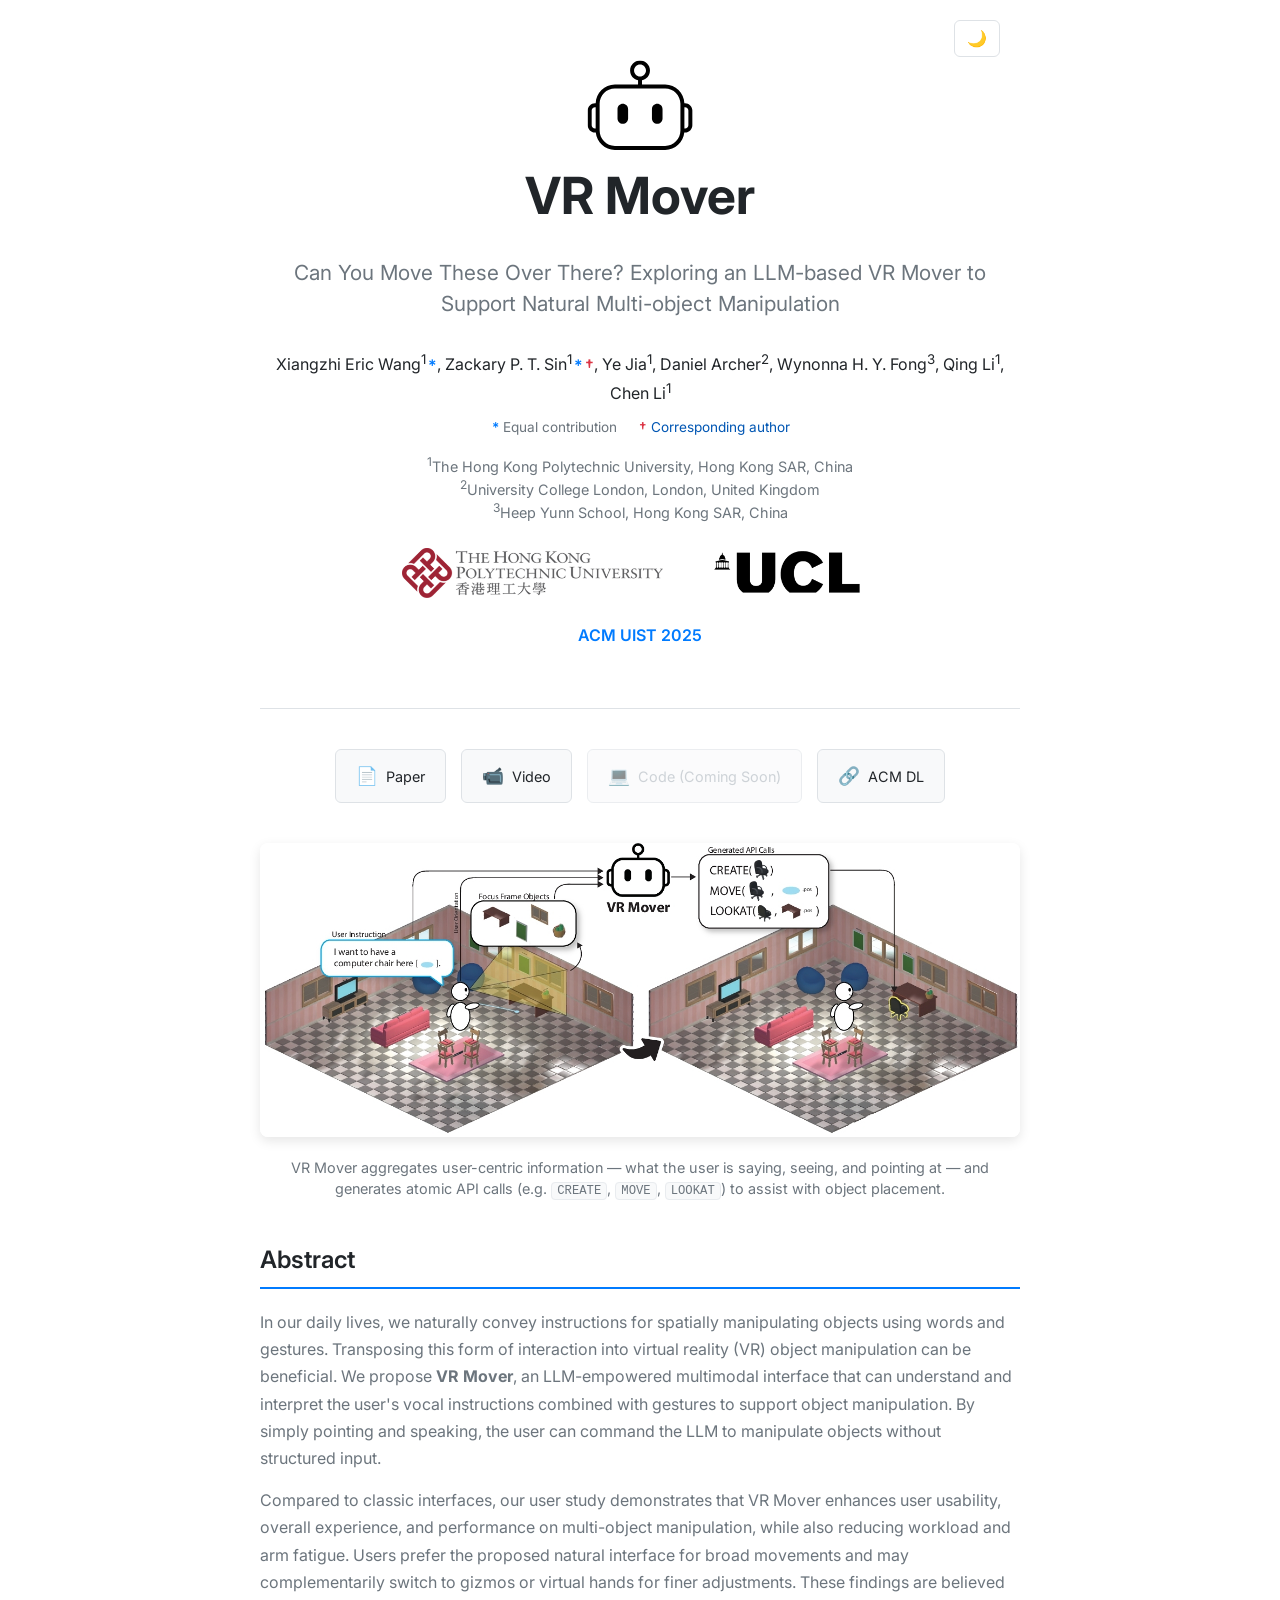
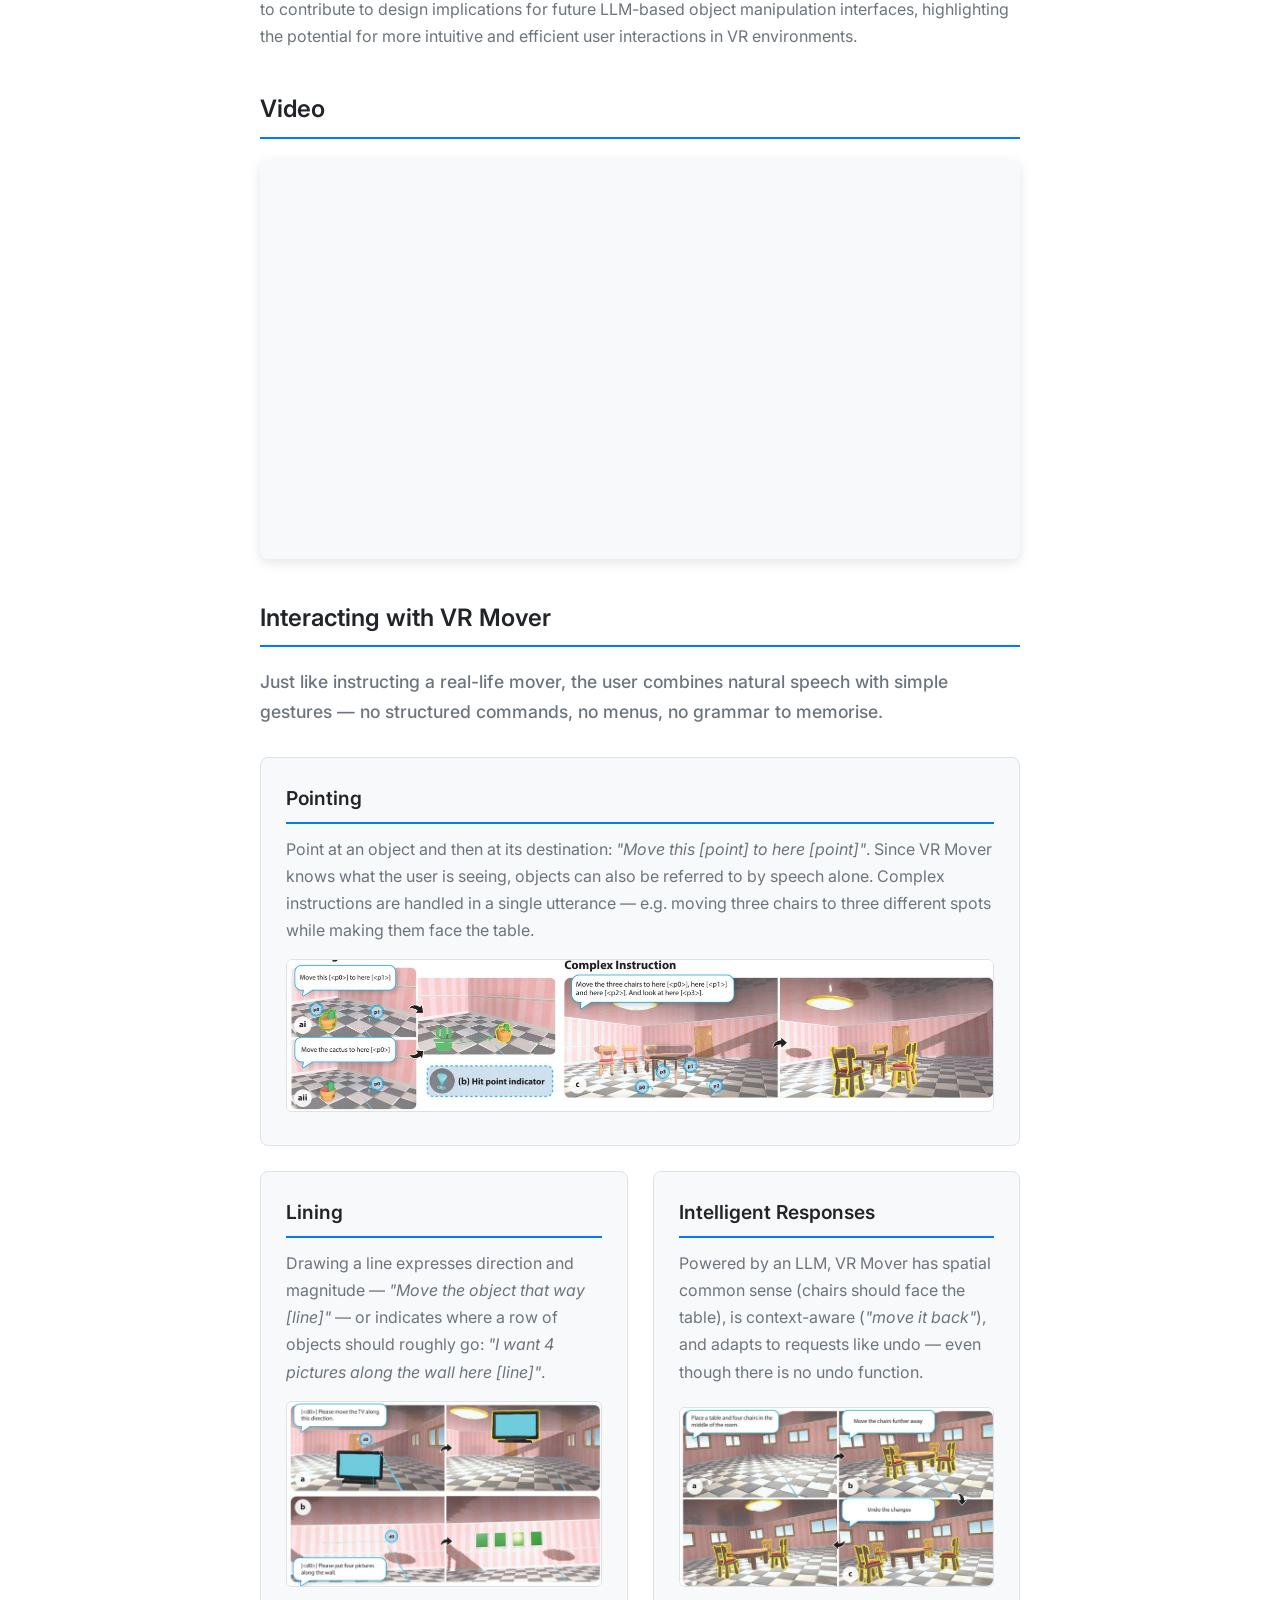
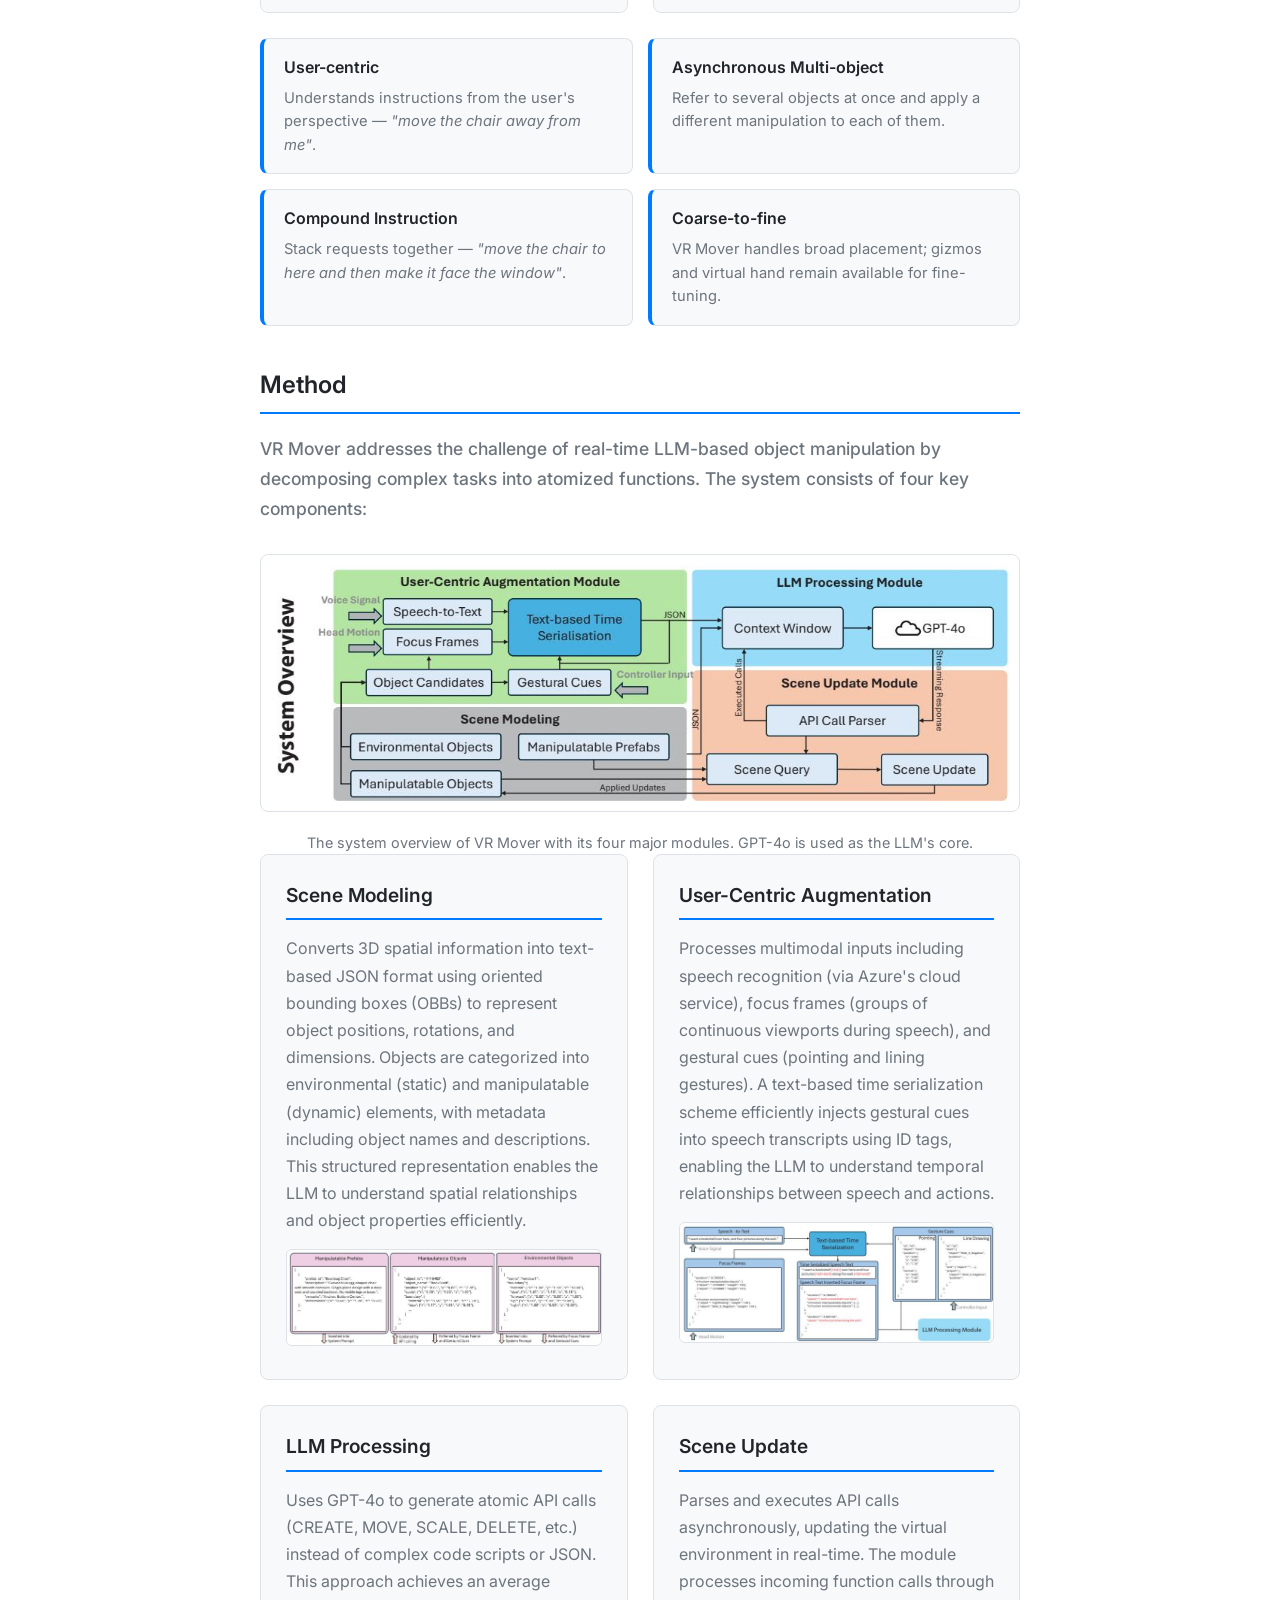
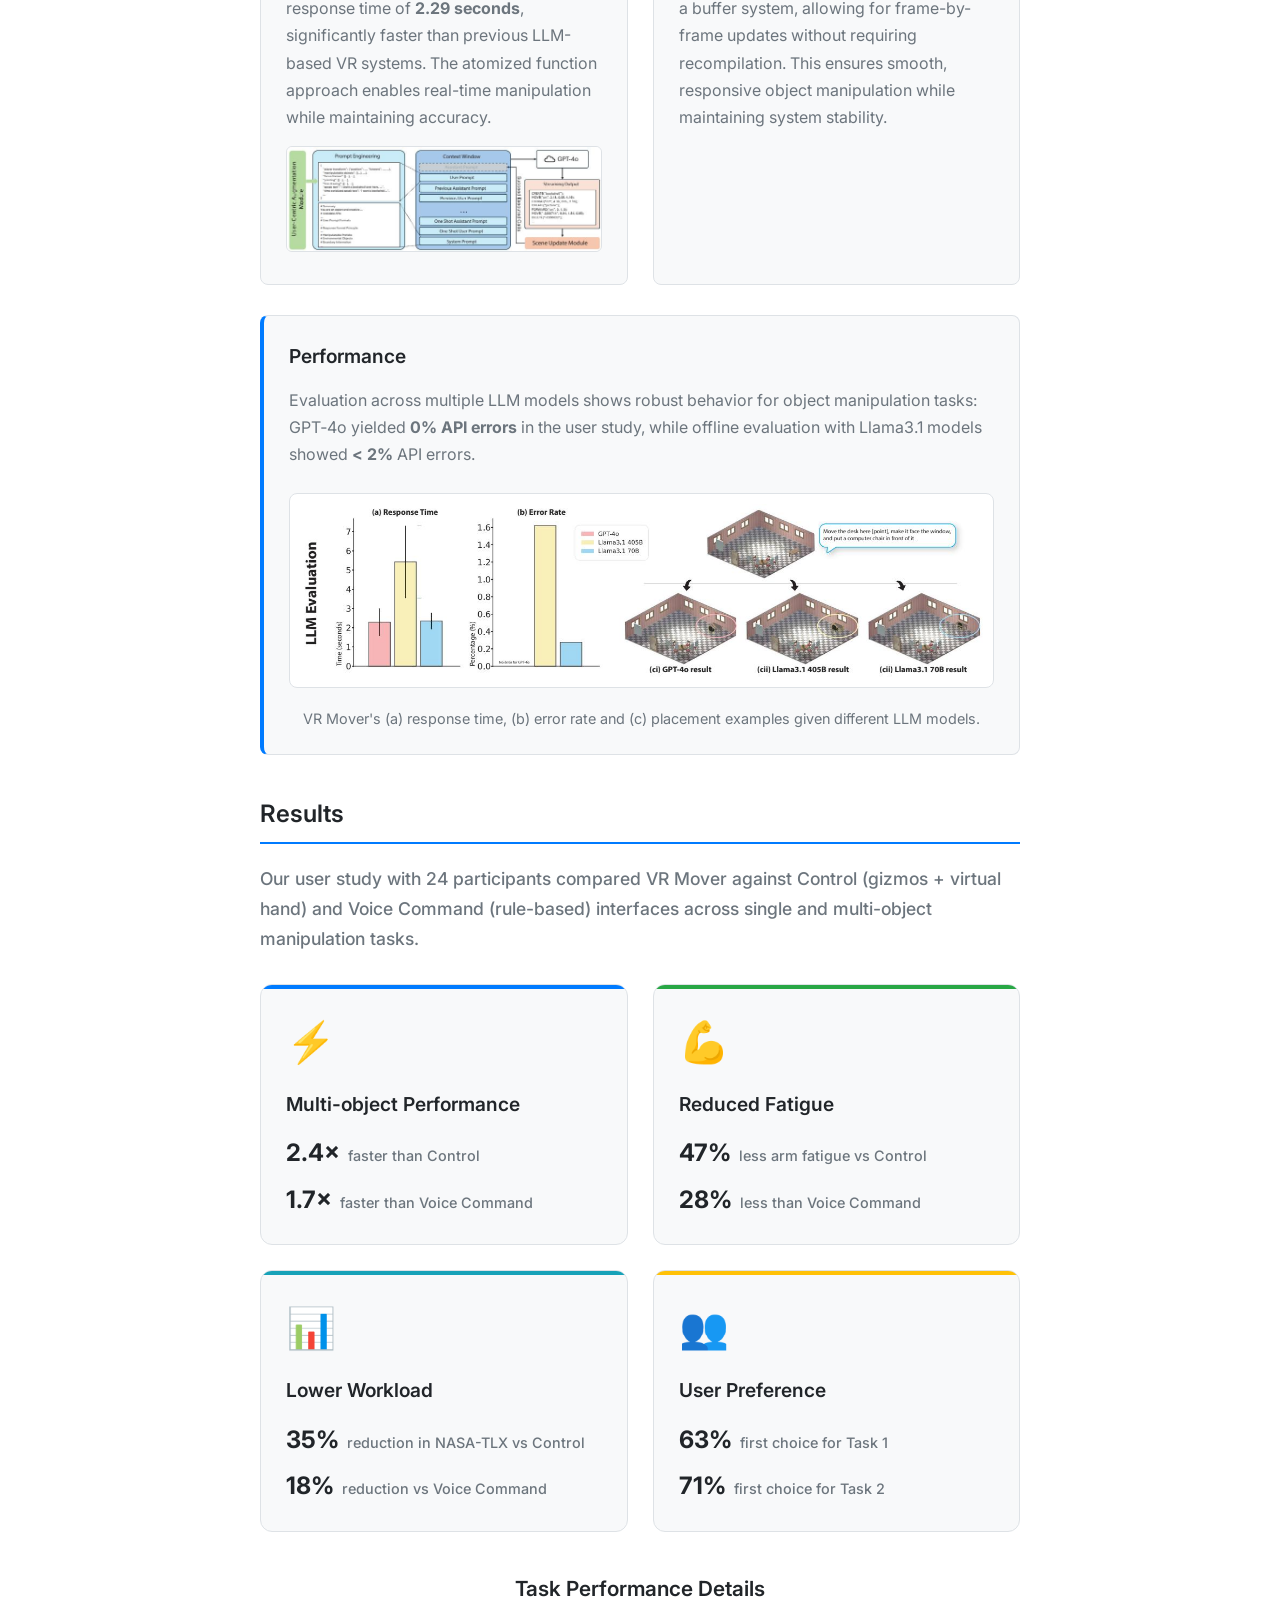
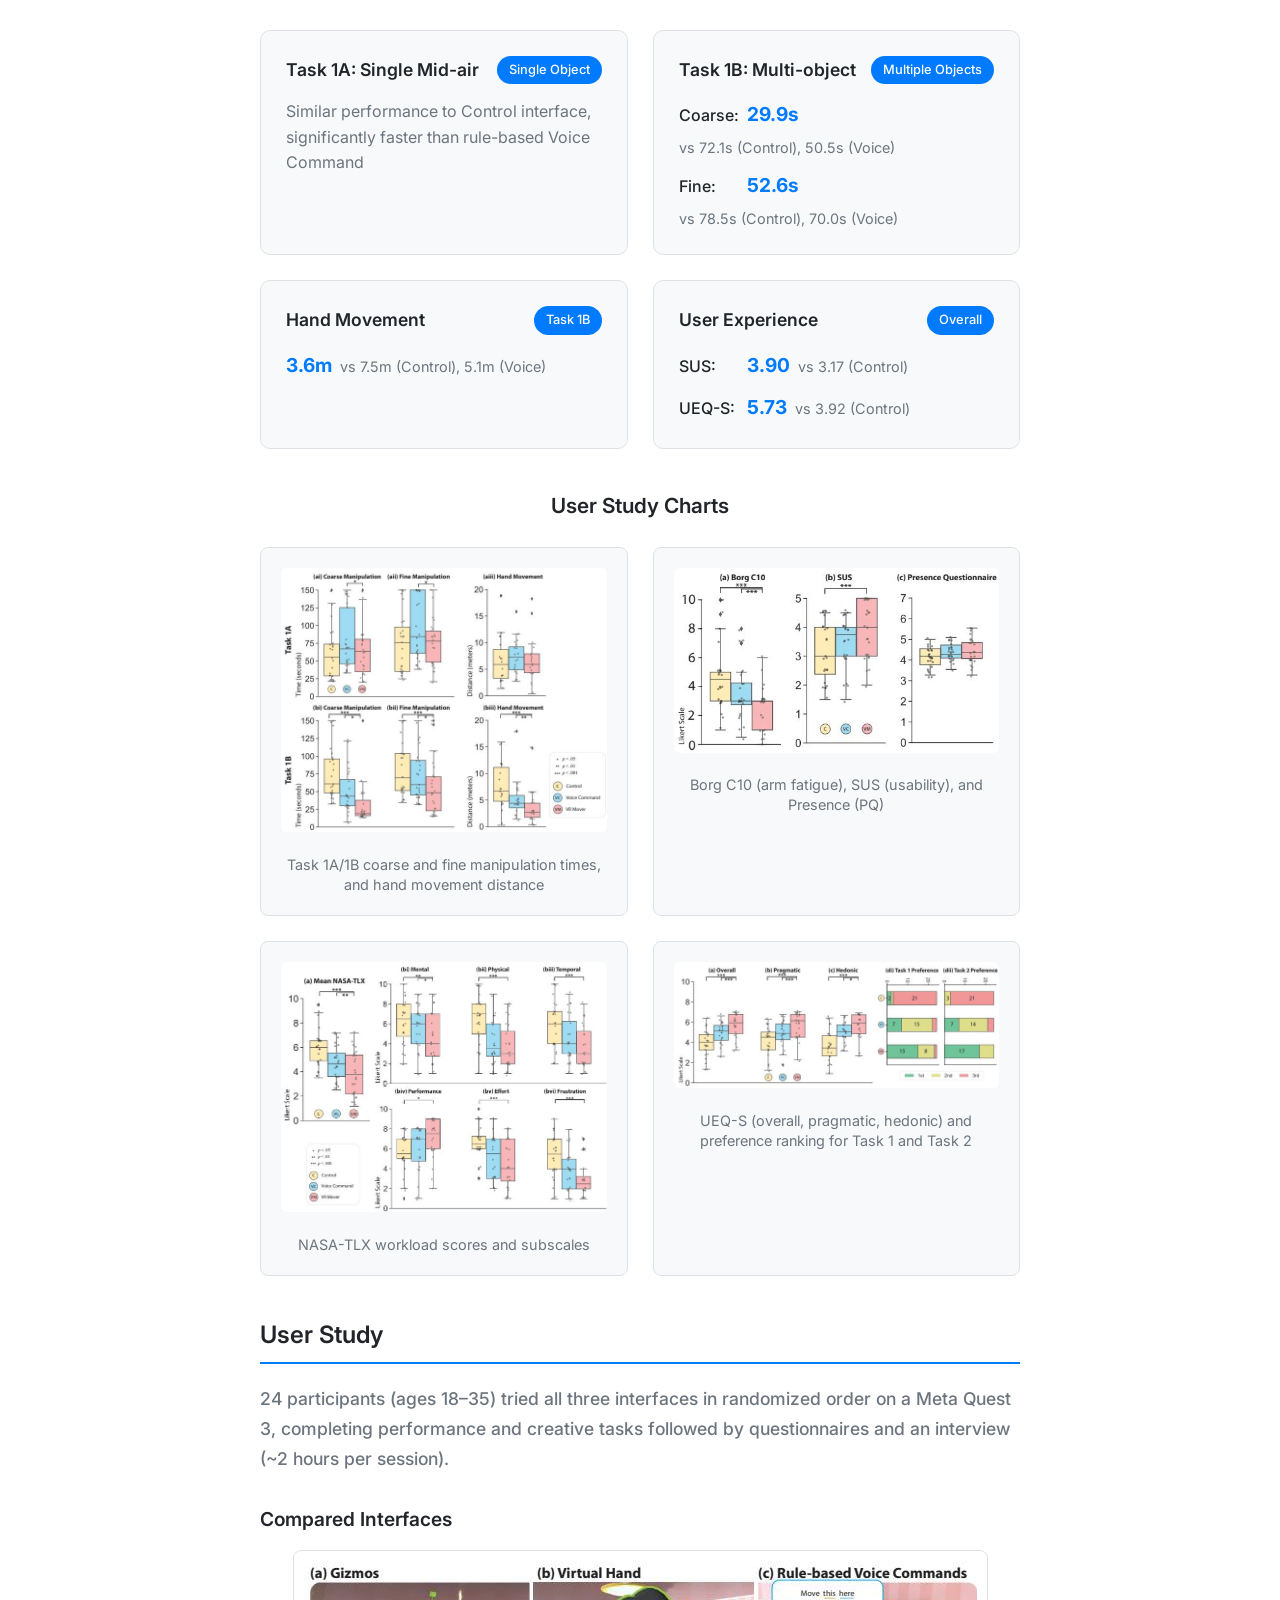
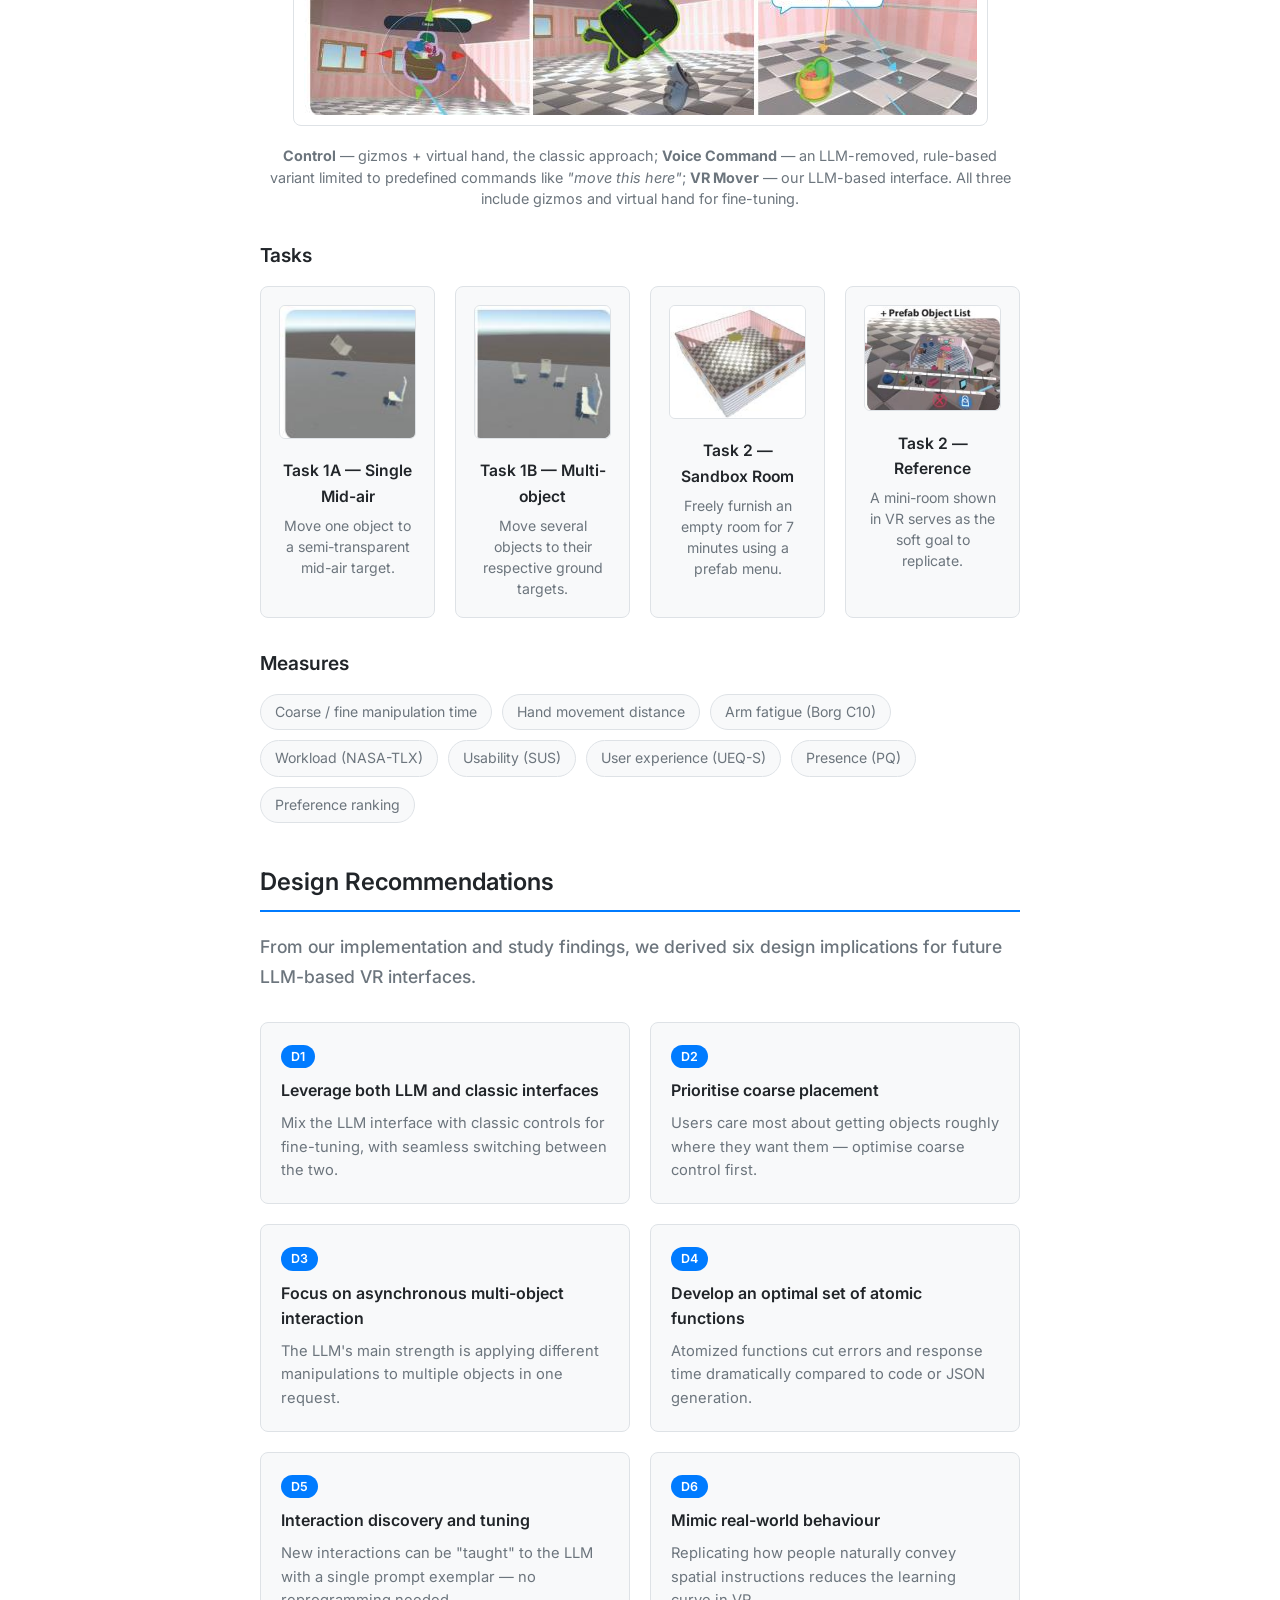
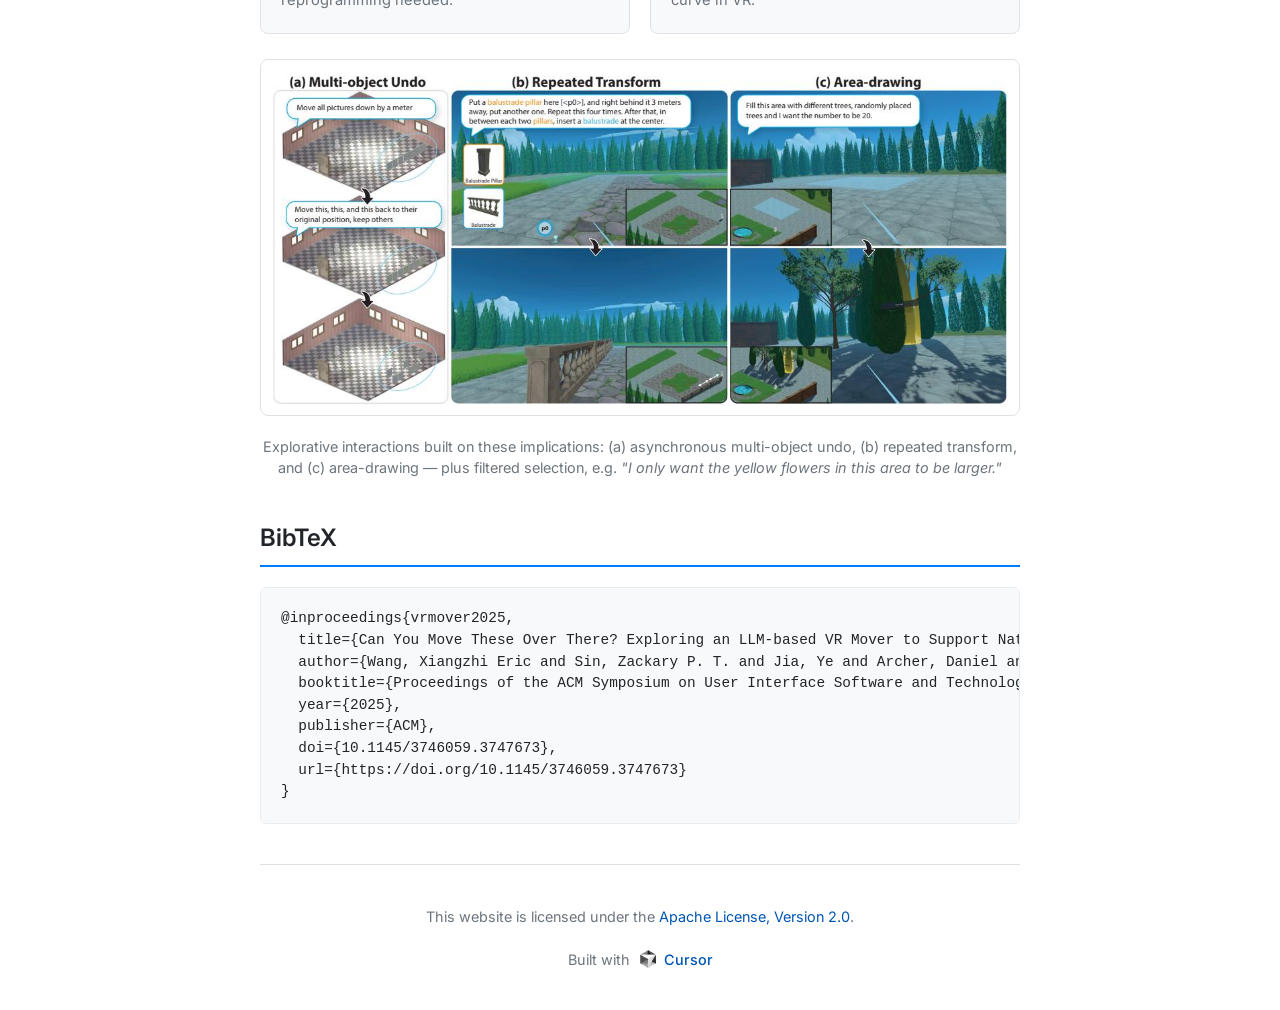
==== commit 8f1af0cb: "Enhance index.html with new interaction section, update links, and improve trailer image semantics. " ====
--- a/index.html
+++ b/index.html
@@ -7,8 +7,8 @@
     <!-- Primary Meta Tags -->
     <title>VR Mover - LLM-based VR Object Manipulation | ACM UIST 2025</title>
     <meta name="title" content="VR Mover - LLM-based VR Object Manipulation | ACM UIST 2025">
-    <meta name="description" content="VR Mover: An LLM-empowered multimodal interface for natural object manipulation in VR. Achieves 2.29s response time with speech + gesture commands. Research from The Hong Kong Polytechnic University.">
-    <meta name="keywords" content="VR Mover, virtual reality, LLM, object manipulation, multimodal interface, speech recognition, gesture control, ACM UIST 2025, Hong Kong Polytechnic University, VR research">
+    <meta name="description" content="VR Mover: An LLM-empowered multimodal interface for natural object manipulation in VR. Achieves 2.29s response time. Research from The Hong Kong Polytechnic University and University College London.">
+    <meta name="keywords" content="VR Mover, virtual reality, LLM, object manipulation, multimodal interface, gestural input, ACM UIST 2025, The Hong Kong Polytechnic University, University College London, VR research">
     <meta name="author" content="Xiangzhi Eric Wang, Zackary P. T. Sin, Ye Jia, Daniel Archer, Wynonna H. Y. Fong, Qing Li, Chen Li">
     <meta name="robots" content="index, follow, max-snippet:-1, max-image-preview:large, max-video-preview:-1">
     <meta name="language" content="English">
@@ -18,7 +18,7 @@
     <meta property="og:type" content="website">
     <meta property="og:url" content="https://vr-mover.github.io/">
     <meta property="og:title" content="VR Mover - LLM-based VR Object Manipulation | ACM UIST 2025">
-    <meta property="og:description" content="VR Mover: An LLM-empowered multimodal interface for natural object manipulation in VR. Achieves 2.29s response time with speech + gesture commands.">
+    <meta property="og:description" content="VR Mover: An LLM-empowered multimodal interface for natural object manipulation in VR. Achieves 2.29s response time.">
     <meta property="og:image" content="https://vr-mover.github.io/assets/VR-Mover-trailer.png">
     <meta property="og:image:width" content="1200">
     <meta property="og:image:height" content="630">
@@ -29,7 +29,7 @@
     <meta property="twitter:card" content="summary_large_image">
     <meta property="twitter:url" content="https://vr-mover.github.io/">
     <meta property="twitter:title" content="VR Mover - LLM-based VR Object Manipulation | ACM UIST 2025">
-    <meta property="twitter:description" content="VR Mover: An LLM-empowered multimodal interface for natural object manipulation in VR. Achieves 2.29s response time with speech + gesture commands.">
+    <meta property="twitter:description" content="VR Mover: An LLM-empowered multimodal interface for natural object manipulation in VR. Achieves 2.29s response time.">
     <meta property="twitter:image" content="https://vr-mover.github.io/assets/VR-Mover-trailer.png">
     
     <!-- Additional SEO Meta Tags -->
@@ -214,9 +214,9 @@
             <!-- Links -->
             <section class="links">
                 <div class="link-grid">
-                    <a href="#" class="link-item" disabled>
+                    <a href="https://dl.acm.org/doi/epdf/10.1145/3746059.3747673" class="link-item" target="_blank" rel="noopener noreferrer">
                         <span class="link-icon">📄</span>
-                        <span class="link-text">Paper (Coming Soon)</span>
+                        <span class="link-text">Paper</span>
                     </a>
                     <a href="https://www.youtube.com/watch?v=IkZjoV7NA6U" class="link-item" target="_blank" rel="noopener noreferrer">
                         <span class="link-icon">📹</span>
@@ -226,17 +226,18 @@
                         <span class="link-icon">💻</span>
                         <span class="link-text">Code (Coming Soon)</span>
                     </a>
-                    <a href="#" class="link-item" disabled>
+                    <a href="https://dl.acm.org/doi/10.1145/3746059.3747673" class="link-item" target="_blank" rel="noopener noreferrer">
                         <span class="link-icon">🔗</span>
-                        <span class="link-text">ACM DL (Coming Soon)</span>
+                        <span class="link-text">ACM DL</span>
                     </a>
                 </div>
             </section>
 
             <!-- Trailer Image -->
-            <div class="trailer-container">
+            <figure class="trailer-container">
                 <img src="assets/VR-Mover-trailer.png" alt="VR Mover Trailer" class="trailer-image expandable-image" data-image-src="assets/VR-Mover-trailer.png">
-            </div>
+                <figcaption class="trailer-caption">VR Mover aggregates user-centric information — what the user is saying, seeing, and pointing at — and generates atomic API calls (e.g. <code>CREATE</code>, <code>MOVE</code>, <code>LOOKAT</code>) to assist with object placement.</figcaption>
+            </figure>
 
             <!-- Image Modal -->
             <div id="image-modal" class="image-modal">
@@ -272,6 +273,52 @@
                 </div>
             </section>
 
+            <!-- Interaction -->
+            <section class="interaction" id="interaction">
+                <h2>Interacting with VR Mover</h2>
+                <p class="section-lead">Just like instructing a real-life mover, the user combines natural speech with simple gestures — no structured commands, no menus, no grammar to memorise.</p>
+
+                <div class="feature-block">
+                    <div class="feature-text">
+                        <h3>Pointing</h3>
+                        <p>Point at an object and then at its destination: <em>"Move this [point] to here [point]"</em>. Since VR Mover knows what the user is seeing, objects can also be referred to by speech alone. Complex instructions are handled in a single utterance — e.g. moving three chairs to three different spots while making them face the table.</p>
+                    </div>
+                    <img src="assets/interaction-pointing.jpg" alt="Pointing interaction: moving a cactus by pointing, and a complex multi-chair instruction" class="feature-image expandable-image" data-image-src="assets/interaction-pointing.jpg">
+                </div>
+
+                <div class="feature-grid">
+                    <div class="feature-card">
+                        <h3>Lining</h3>
+                        <p>Drawing a line expresses direction and magnitude — <em>"Move the object that way [line]"</em> — or indicates where a row of objects should roughly go: <em>"I want 4 pictures along the wall here [line]"</em>.</p>
+                        <img src="assets/interaction-lining.jpg" alt="Lining interaction: a line representing a moving vector and a line indicating picture placement" class="feature-image expandable-image" data-image-src="assets/interaction-lining.jpg">
+                    </div>
+                    <div class="feature-card">
+                        <h3>Intelligent Responses</h3>
+                        <p>Powered by an LLM, VR Mover has spatial common sense (chairs should face the table), is context-aware (<em>"move it back"</em>), and adapts to requests like undo — even though there is no undo function.</p>
+                        <img src="assets/interaction-intelligent.jpg" alt="Intelligent responses: spatial common sense, context awareness, and adaptive undo" class="feature-image expandable-image" data-image-src="assets/interaction-intelligent.jpg">
+                    </div>
+                </div>
+
+                <div class="capability-grid">
+                    <div class="capability-item">
+                        <h4>User-centric</h4>
+                        <p>Understands instructions from the user's perspective — <em>"move the chair away from me"</em>.</p>
+                    </div>
+                    <div class="capability-item">
+                        <h4>Asynchronous Multi-object</h4>
+                        <p>Refer to several objects at once and apply a different manipulation to each of them.</p>
+                    </div>
+                    <div class="capability-item">
+                        <h4>Compound Instruction</h4>
+                        <p>Stack requests together — <em>"move the chair to here and then make it face the window"</em>.</p>
+                    </div>
+                    <div class="capability-item">
+                        <h4>Coarse-to-fine</h4>
+                        <p>VR Mover handles broad placement; gizmos and virtual hand remain available for fine-tuning.</p>
+                    </div>
+                </div>
+            </section>
+
             <!-- Method -->
             <section class="method" id="method">
                 <h2>Method</h2>
@@ -280,20 +327,28 @@
                     <p>VR Mover addresses the challenge of real-time LLM-based object manipulation by decomposing complex tasks into atomized functions. The system consists of four key components:</p>
                 </div>
 
+                <figure class="paper-figure">
+                    <img src="assets/method-system-overview.jpg" alt="System overview of VR Mover with four modules: scene modelling, user-centric augmentation, LLM processing, and scene update" class="expandable-image" data-image-src="assets/method-system-overview.jpg">
+                    <figcaption>The system overview of VR Mover with its four major modules. GPT-4o is used as the LLM's core.</figcaption>
+                </figure>
+
                 <div class="method-components">
                     <div class="component">
                         <h3>Scene Modeling</h3>
                         <p>Converts 3D spatial information into text-based JSON format using oriented bounding boxes (OBBs) to represent object positions, rotations, and dimensions. Objects are categorized into environmental (static) and manipulatable (dynamic) elements, with metadata including object names and descriptions. This structured representation enables the LLM to understand spatial relationships and object properties efficiently.</p>
+                        <img src="assets/method-scene-modelling.jpg" alt="JSON expression of manipulatable prefabs, manipulatable objects, and environmental objects" class="component-image expandable-image" data-image-src="assets/method-scene-modelling.jpg">
                     </div>
 
                     <div class="component">
                         <h3>User-Centric Augmentation</h3>
                         <p>Processes multimodal inputs including speech recognition (via Azure's cloud service), focus frames (groups of continuous viewports during speech), and gestural cues (pointing and lining gestures). A text-based time serialization scheme efficiently injects gestural cues into speech transcripts using ID tags, enabling the LLM to understand temporal relationships between speech and actions.</p>
+                        <img src="assets/method-user-centric.jpg" alt="User-centric augmentation module with gestural cues injected into the speech transcript" class="component-image expandable-image" data-image-src="assets/method-user-centric.jpg">
                     </div>
 
                     <div class="component">
                         <h3>LLM Processing</h3>
                         <p>Uses GPT-4o to generate atomic API calls (CREATE, MOVE, SCALE, DELETE, etc.) instead of complex code scripts or JSON. This approach achieves an average response time of <strong>2.29 seconds</strong>, significantly faster than previous LLM-based VR systems. The atomized function approach enables real-time manipulation while maintaining accuracy.</p>
+                        <img src="assets/method-llm-module.jpg" alt="LLM processing module with context window and streaming output" class="component-image expandable-image" data-image-src="assets/method-llm-module.jpg">
                     </div>
 
                     <div class="component">
@@ -304,29 +359,274 @@
 
                 <div class="method-performance">
                     <h3>Performance</h3>
-                    <p>Evaluation across multiple LLM models (GPT-4o, Llama3.1-405B, Llama3.1-70B) shows consistent results with error rates below 2%, demonstrating the system's robustness and reproducibility for object manipulation tasks.</p>
+                    <p>Evaluation across multiple LLM models shows robust behavior for object manipulation tasks: GPT‑4o yielded <strong>0% API errors</strong> in the user study, while offline evaluation with Llama3.1 models showed <strong>&lt; 2%</strong> API errors.</p>
+                    <figure class="paper-figure">
+                        <img src="assets/method-llm-evaluation.jpg" alt="VR Mover's response time, error rate, and placement examples across GPT-4o, Llama3.1-405B, and Llama3.1-70B" class="expandable-image" data-image-src="assets/method-llm-evaluation.jpg">
+                        <figcaption>VR Mover's (a) response time, (b) error rate and (c) placement examples given different LLM models.</figcaption>
+                    </figure>
                 </div>
             </section>
 
             <!-- Results -->
             <section class="results" id="results">
                 <h2>Results</h2>
-                <div class="results-grid">
-                    <div class="result-item">
-                        <div class="result-placeholder">
-                            <span class="placeholder-icon">📊</span>
-                            <p>User Study Results</p>
-                            <span class="coming-soon">Coming Soon...</span>
-                        </div>
-                    </div>
-                    <div class="result-item">
-                        <div class="result-placeholder">
-                            <span class="placeholder-icon">📈</span>
-                            <p>Performance Metrics</p>
-                            <span class="coming-soon">Coming Soon...</span>
-                        </div>
-                    </div>
-                </div>
+                <div class="results-intro">
+                    <p>Our user study with 24 participants compared VR Mover against Control (gizmos + virtual hand) and Voice Command (rule-based) interfaces across single and multi-object manipulation tasks.</p>
+                </div>
+                
+                <div class="results-highlights">
+                    <div class="highlight-card primary">
+                        <div class="highlight-icon">⚡</div>
+                        <div class="highlight-content">
+                            <h3>Multi-object Performance</h3>
+                            <div class="highlight-metric">
+                                <span class="metric-value">2.4×</span>
+                                <span class="metric-label">faster than Control</span>
+                            </div>
+                            <div class="highlight-metric">
+                                <span class="metric-value">1.7×</span>
+                                <span class="metric-label">faster than Voice Command</span>
+                            </div>
+                        </div>
+                    </div>
+                    
+                    <div class="highlight-card success">
+                        <div class="highlight-icon">💪</div>
+                        <div class="highlight-content">
+                            <h3>Reduced Fatigue</h3>
+                            <div class="highlight-metric">
+                                <span class="metric-value">47%</span>
+                                <span class="metric-label">less arm fatigue vs Control</span>
+                            </div>
+                            <div class="highlight-metric">
+                                <span class="metric-value">28%</span>
+                                <span class="metric-label">less than Voice Command</span>
+                            </div>
+                        </div>
+                    </div>
+                    
+                    <div class="highlight-card info">
+                        <div class="highlight-icon">📊</div>
+                        <div class="highlight-content">
+                            <h3>Lower Workload</h3>
+                            <div class="highlight-metric">
+                                <span class="metric-value">35%</span>
+                                <span class="metric-label">reduction in NASA-TLX vs Control</span>
+                            </div>
+                            <div class="highlight-metric">
+                                <span class="metric-value">18%</span>
+                                <span class="metric-label">reduction vs Voice Command</span>
+                            </div>
+                        </div>
+                    </div>
+                    
+                    <div class="highlight-card warning">
+                        <div class="highlight-icon">👥</div>
+                        <div class="highlight-content">
+                            <h3>User Preference</h3>
+                            <div class="highlight-metric">
+                                <span class="metric-value">63%</span>
+                                <span class="metric-label">first choice for Task 1</span>
+                            </div>
+                            <div class="highlight-metric">
+                                <span class="metric-value">71%</span>
+                                <span class="metric-label">first choice for Task 2</span>
+                            </div>
+                        </div>
+                    </div>
+                </div>
+                
+                <div class="results-performance">
+                    <h3>Task Performance Details</h3>
+                    <div class="performance-grid">
+                        <div class="performance-card">
+                            <div class="performance-header">
+                                <h4>Task 1A: Single Mid-air</h4>
+                                <span class="performance-tag">Single Object</span>
+                            </div>
+                            <div class="performance-content">
+                                <p>Similar performance to Control interface, significantly faster than rule-based Voice Command</p>
+                            </div>
+                        </div>
+                        
+                        <div class="performance-card">
+                            <div class="performance-header">
+                                <h4>Task 1B: Multi-object</h4>
+                                <span class="performance-tag">Multiple Objects</span>
+                            </div>
+                            <div class="performance-content">
+                                <div class="performance-metrics">
+                                    <div class="metric-row">
+                                        <span class="metric-label">Coarse:</span>
+                                        <span class="metric-value">29.9s</span>
+                                        <span class="metric-comparison">vs 72.1s (Control), 50.5s (Voice)</span>
+                                    </div>
+                                    <div class="metric-row">
+                                        <span class="metric-label">Fine:</span>
+                                        <span class="metric-value">52.6s</span>
+                                        <span class="metric-comparison">vs 78.5s (Control), 70.0s (Voice)</span>
+                                    </div>
+                                </div>
+                            </div>
+                        </div>
+                        
+                        <div class="performance-card">
+                            <div class="performance-header">
+                                <h4>Hand Movement</h4>
+                                <span class="performance-tag">Task 1B</span>
+                            </div>
+                            <div class="performance-content">
+                                <div class="performance-metrics">
+                                    <div class="metric-row">
+                                        <span class="metric-value">3.6m</span>
+                                        <span class="metric-comparison">vs 7.5m (Control), 5.1m (Voice)</span>
+                                    </div>
+                                </div>
+                            </div>
+                        </div>
+                        
+                        <div class="performance-card">
+                            <div class="performance-header">
+                                <h4>User Experience</h4>
+                                <span class="performance-tag">Overall</span>
+                            </div>
+                            <div class="performance-content">
+                                <div class="performance-metrics">
+                                    <div class="metric-row">
+                                        <span class="metric-label">SUS:</span>
+                                        <span class="metric-value">3.90</span>
+                                        <span class="metric-comparison">vs 3.17 (Control)</span>
+                                    </div>
+                                    <div class="metric-row">
+                                        <span class="metric-label">UEQ-S:</span>
+                                        <span class="metric-value">5.73</span>
+                                        <span class="metric-comparison">vs 3.92 (Control)</span>
+                                    </div>
+                                </div>
+                            </div>
+                        </div>
+                    </div>
+                </div>
+                
+                <div class="results-charts">
+                    <h3>User Study Charts</h3>
+                    <div class="chart-grid">
+                        <div class="chart-item">
+                            <img src="assets/results-task1-times.jpg" alt="Task 1A/1B coarse and fine manipulation times and hand movement distance" class="chart-image expandable-image" data-image-src="assets/results-task1-times.jpg">
+                            <p class="chart-caption">Task 1A/1B coarse and fine manipulation times, and hand movement distance</p>
+                        </div>
+                        <div class="chart-item">
+                            <img src="assets/results-borg-sus-pq.jpg" alt="Borg C10, SUS, and Presence scores" class="chart-image expandable-image" data-image-src="assets/results-borg-sus-pq.jpg">
+                            <p class="chart-caption">Borg C10 (arm fatigue), SUS (usability), and Presence (PQ)</p>
+                        </div>
+                        <div class="chart-item">
+                            <img src="assets/results-nasa-tlx.jpg" alt="NASA-TLX workload scores and subscales" class="chart-image expandable-image" data-image-src="assets/results-nasa-tlx.jpg">
+                            <p class="chart-caption">NASA-TLX workload scores and subscales</p>
+                        </div>
+                        <div class="chart-item">
+                            <img src="assets/results-ueq-ranking.jpg" alt="UEQ-S user experience scores and preference ranking" class="chart-image expandable-image" data-image-src="assets/results-ueq-ranking.jpg">
+                            <p class="chart-caption">UEQ-S (overall, pragmatic, hedonic) and preference ranking for Task 1 and Task 2</p>
+                        </div>
+                    </div>
+                </div>
+            </section>
+
+            <!-- User Study -->
+            <section class="user-study" id="user-study">
+                <h2>User Study</h2>
+                <p class="section-lead">24 participants (ages 18–35) tried all three interfaces in randomized order on a Meta Quest 3, completing performance and creative tasks followed by questionnaires and an interview (~2 hours per session).</p>
+
+                <div class="study-block">
+                    <h3>Compared Interfaces</h3>
+                    <figure class="paper-figure">
+                        <img src="assets/study-interfaces.jpg" alt="The gizmos, virtual hand, and rule-based voice command interfaces" class="expandable-image" data-image-src="assets/study-interfaces.jpg">
+                        <figcaption><strong>Control</strong> — gizmos + virtual hand, the classic approach; <strong>Voice Command</strong> — an LLM-removed, rule-based variant limited to predefined commands like <em>"move this here"</em>; <strong>VR Mover</strong> — our LLM-based interface. All three include gizmos and virtual hand for fine-tuning.</figcaption>
+                    </figure>
+                </div>
+
+                <div class="study-block">
+                    <h3>Tasks</h3>
+                    <div class="task-grid">
+                        <div class="task-card">
+                            <img src="assets/study-task1a.jpg" alt="Task 1A environment: a chair and a mid-air target" class="task-image expandable-image" data-image-src="assets/study-task1a.jpg">
+                            <h4>Task 1A — Single Mid-air</h4>
+                            <p>Move one object to a semi-transparent mid-air target.</p>
+                        </div>
+                        <div class="task-card">
+                            <img src="assets/study-task1b.jpg" alt="Task 1B environment: multiple objects and ground targets" class="task-image expandable-image" data-image-src="assets/study-task1b.jpg">
+                            <h4>Task 1B — Multi-object</h4>
+                            <p>Move several objects to their respective ground targets.</p>
+                        </div>
+                        <div class="task-card">
+                            <img src="assets/study-task2-room.jpg" alt="Task 2: empty sandbox room" class="task-image expandable-image" data-image-src="assets/study-task2-room.jpg">
+                            <h4>Task 2 — Sandbox Room</h4>
+                            <p>Freely furnish an empty room for 7 minutes using a prefab menu.</p>
+                        </div>
+                        <div class="task-card">
+                            <img src="assets/study-task2-miniroom.jpg" alt="Task 2 reference mini-room" class="task-image expandable-image" data-image-src="assets/study-task2-miniroom.jpg">
+                            <h4>Task 2 — Reference</h4>
+                            <p>A mini-room shown in VR serves as the soft goal to replicate.</p>
+                        </div>
+                    </div>
+                </div>
+
+                <div class="study-block">
+                    <h3>Measures</h3>
+                    <div class="measure-chips">
+                        <span class="chip">Coarse / fine manipulation time</span>
+                        <span class="chip">Hand movement distance</span>
+                        <span class="chip">Arm fatigue (Borg C10)</span>
+                        <span class="chip">Workload (NASA-TLX)</span>
+                        <span class="chip">Usability (SUS)</span>
+                        <span class="chip">User experience (UEQ-S)</span>
+                        <span class="chip">Presence (PQ)</span>
+                        <span class="chip">Preference ranking</span>
+                    </div>
+                </div>
+            </section>
+
+            <!-- Design Recommendations -->
+            <section class="design-recommendations" id="design-recommendations">
+                <h2>Design Recommendations</h2>
+                <p class="section-lead">From our implementation and study findings, we derived six design implications for future LLM-based VR interfaces.</p>
+
+                <div class="implication-grid">
+                    <div class="implication-item">
+                        <span class="implication-tag">D1</span>
+                        <h4>Leverage both LLM and classic interfaces</h4>
+                        <p>Mix the LLM interface with classic controls for fine-tuning, with seamless switching between the two.</p>
+                    </div>
+                    <div class="implication-item">
+                        <span class="implication-tag">D2</span>
+                        <h4>Prioritise coarse placement</h4>
+                        <p>Users care most about getting objects roughly where they want them — optimise coarse control first.</p>
+                    </div>
+                    <div class="implication-item">
+                        <span class="implication-tag">D3</span>
+                        <h4>Focus on asynchronous multi-object interaction</h4>
+                        <p>The LLM's main strength is applying different manipulations to multiple objects in one request.</p>
+                    </div>
+                    <div class="implication-item">
+                        <span class="implication-tag">D4</span>
+                        <h4>Develop an optimal set of atomic functions</h4>
+                        <p>Atomized functions cut errors and response time dramatically compared to code or JSON generation.</p>
+                    </div>
+                    <div class="implication-item">
+                        <span class="implication-tag">D5</span>
+                        <h4>Interaction discovery and tuning</h4>
+                        <p>New interactions can be "taught" to the LLM with a single prompt exemplar — no reprogramming needed.</p>
+                    </div>
+                    <div class="implication-item">
+                        <span class="implication-tag">D6</span>
+                        <h4>Mimic real-world behaviour</h4>
+                        <p>Replicating how people naturally convey spatial instructions reduces the learning curve in VR.</p>
+                    </div>
+                </div>
+
+                <figure class="paper-figure">
+                    <img src="assets/explorative-interactions.jpg" alt="Explorative interactions: asynchronous multi-object undo, repeated transform, and area-drawing" class="expandable-image" data-image-src="assets/explorative-interactions.jpg">
+                    <figcaption>Explorative interactions built on these implications: (a) asynchronous multi-object undo, (b) repeated transform, and (c) area-drawing — plus filtered selection, e.g. <em>"I only want the yellow flowers in this area to be larger."</em></figcaption>
+                </figure>
             </section>
 
             <!-- BibTeX -->
@@ -339,8 +639,8 @@
   booktitle={Proceedings of the ACM Symposium on User Interface Software and Technology},
   year={2025},
   publisher={ACM},
-  doi={10.1145/XXXXXXX.XXXXXXX},
-  url={https://doi.org/10.1145/XXXXXXX.XXXXXXX}
+  doi={10.1145/3746059.3747673},
+  url={https://doi.org/10.1145/3746059.3747673}
 }</code></pre>
                 </div>
             </section>
--- a/styles.css
+++ b/styles.css
@@ -327,6 +327,7 @@
 /* Trailer */
 .trailer-container {
     text-align: center;
+    margin: 0 0 40px;
 }
 
 .trailer-image {
@@ -339,6 +340,23 @@
 
 .trailer-image:hover {
     transform: scale(1.02);
+}
+
+.trailer-caption {
+    font-size: 0.9rem;
+    color: var(--text-secondary);
+    line-height: 1.5;
+    margin-top: 12px;
+    text-align: center;
+}
+
+.trailer-caption code {
+    font-family: 'Monaco', 'Menlo', 'Ubuntu Mono', monospace;
+    font-size: 0.85em;
+    background: var(--code-bg);
+    border: 1px solid var(--code-border);
+    border-radius: 4px;
+    padding: 1px 5px;
 }
 
 /* Expandable Image Styles */
@@ -539,6 +557,38 @@
     opacity: 0.7;
 }
 
+/* Results: Filled content styles */
+.results h3 {
+    font-size: 1.1rem;
+    font-weight: 600;
+    color: var(--text-primary);
+    margin-bottom: 12px;
+}
+
+.checklist {
+    list-style: none;
+    padding-left: 0;
+    margin: 0;
+    text-align: left;
+    display: grid;
+    gap: 10px;
+}
+
+.checklist li {
+    position: relative;
+    padding-left: 26px;
+    color: var(--text-secondary);
+    line-height: 1.6;
+}
+
+.checklist li::before {
+    content: "✔";
+    position: absolute;
+    left: 0;
+    top: 0;
+    color: var(--accent-color);
+}
+
 /* BibTeX */
 .bibtex-code {
     background: var(--code-bg);
@@ -714,6 +764,19 @@
     
     .youtube-container iframe {
         height: 250px;
+    }
+    
+    .task-grid {
+        grid-template-columns: repeat(2, 1fr);
+    }
+    
+    .feature-block,
+    .feature-card {
+        padding: 20px;
+    }
+    
+    .paper-figure img {
+        padding: 6px;
     }
 }
 
@@ -766,3 +829,491 @@
     outline: 2px solid var(--accent-color);
     outline-offset: 2px;
 }
+
+/* Shared: section lead paragraph */
+.section-lead {
+    font-size: 1.1rem;
+    line-height: 1.7;
+    color: var(--text-secondary);
+    font-weight: 500;
+    margin-bottom: 30px;
+}
+
+/* Shared: paper figure with caption */
+.paper-figure {
+    margin: 25px 0 0;
+    text-align: center;
+}
+
+.paper-figure img {
+    max-width: 100%;
+    height: auto;
+    border-radius: 8px;
+    border: 1px solid var(--border-color);
+    background: #ffffff;
+    padding: 10px;
+}
+
+.paper-figure figcaption {
+    font-size: 0.9rem;
+    color: var(--text-secondary);
+    line-height: 1.5;
+    margin-top: 12px;
+    text-align: center;
+}
+
+.paper-figure code {
+    font-family: 'Monaco', 'Menlo', 'Ubuntu Mono', monospace;
+    font-size: 0.85em;
+    background: var(--code-bg);
+    border: 1px solid var(--code-border);
+    border-radius: 4px;
+    padding: 1px 5px;
+}
+
+/* Interaction */
+.feature-block {
+    background: var(--bg-secondary);
+    border: 1px solid var(--border-color);
+    border-radius: 8px;
+    padding: 25px;
+    margin-bottom: 25px;
+}
+
+.feature-block h3,
+.feature-card h3 {
+    font-size: 1.2rem;
+    font-weight: 600;
+    color: var(--text-primary);
+    margin-bottom: 12px;
+    border-bottom: 2px solid var(--accent-color);
+    padding-bottom: 8px;
+}
+
+.feature-block p,
+.feature-card p {
+    font-size: 1rem;
+    line-height: 1.7;
+    color: var(--text-secondary);
+    margin: 0 0 15px;
+}
+
+.feature-image {
+    width: 100%;
+    height: auto;
+    border-radius: 6px;
+    background: #ffffff;
+    border: 1px solid var(--border-color);
+}
+
+.feature-grid {
+    display: grid;
+    grid-template-columns: repeat(auto-fit, minmax(300px, 1fr));
+    gap: 25px;
+    margin-bottom: 25px;
+}
+
+.feature-card {
+    background: var(--bg-secondary);
+    border: 1px solid var(--border-color);
+    border-radius: 8px;
+    padding: 25px;
+    display: flex;
+    flex-direction: column;
+}
+
+.feature-card .feature-image {
+    margin-top: auto;
+}
+
+.capability-grid {
+    display: grid;
+    grid-template-columns: repeat(auto-fit, minmax(280px, 1fr));
+    gap: 15px;
+}
+
+.capability-item {
+    background: var(--bg-secondary);
+    border: 1px solid var(--border-color);
+    border-left: 4px solid var(--accent-color);
+    border-radius: 8px;
+    padding: 16px 20px;
+}
+
+.capability-item h4 {
+    font-size: 1rem;
+    font-weight: 600;
+    color: var(--text-primary);
+    margin-bottom: 6px;
+}
+
+.capability-item p {
+    font-size: 0.92rem;
+    line-height: 1.6;
+    color: var(--text-secondary);
+    margin: 0;
+}
+
+/* Method: component figure thumbnails */
+.component-image {
+    width: 100%;
+    height: auto;
+    border-radius: 6px;
+    border: 1px solid var(--border-color);
+    background: #ffffff;
+    margin-top: 15px;
+}
+
+/* User Study */
+.user-study {
+    margin-bottom: 40px;
+}
+
+.study-block {
+    margin-bottom: 30px;
+}
+
+.study-block:last-child {
+    margin-bottom: 0;
+}
+
+.study-block h3 {
+    font-size: 1.2rem;
+    font-weight: 600;
+    color: var(--text-primary);
+    margin-bottom: 15px;
+}
+
+.study-block .paper-figure {
+    margin-top: 0;
+}
+
+.task-grid {
+    display: grid;
+    grid-template-columns: repeat(auto-fit, minmax(160px, 1fr));
+    gap: 20px;
+}
+
+.task-card {
+    background: var(--bg-secondary);
+    border: 1px solid var(--border-color);
+    border-radius: 8px;
+    padding: 18px;
+    text-align: center;
+    transition: transform 0.3s ease, box-shadow 0.3s ease;
+}
+
+.task-card:hover {
+    transform: translateY(-2px);
+    box-shadow: 0 6px 20px rgba(0, 0, 0, 0.1);
+}
+
+.task-image {
+    width: 100%;
+    max-width: 160px;
+    height: auto;
+    border-radius: 6px;
+    border: 1px solid var(--border-color);
+    margin-bottom: 12px;
+    image-rendering: auto;
+}
+
+.task-card h4 {
+    font-size: 0.98rem;
+    font-weight: 600;
+    color: var(--text-primary);
+    margin-bottom: 6px;
+}
+
+.task-card p {
+    font-size: 0.88rem;
+    line-height: 1.5;
+    color: var(--text-secondary);
+    margin: 0;
+}
+
+.measure-chips {
+    display: flex;
+    flex-wrap: wrap;
+    gap: 10px;
+}
+
+.chip {
+    background: var(--bg-secondary);
+    border: 1px solid var(--border-color);
+    border-radius: 20px;
+    padding: 6px 14px;
+    font-size: 0.88rem;
+    color: var(--text-secondary);
+}
+
+/* Design Recommendations */
+.implication-grid {
+    display: grid;
+    grid-template-columns: repeat(auto-fit, minmax(300px, 1fr));
+    gap: 20px;
+}
+
+.implication-item {
+    background: var(--bg-secondary);
+    border: 1px solid var(--border-color);
+    border-radius: 8px;
+    padding: 20px;
+    position: relative;
+    transition: transform 0.3s ease, box-shadow 0.3s ease;
+}
+
+.implication-item:hover {
+    transform: translateY(-2px);
+    box-shadow: 0 6px 20px rgba(0, 0, 0, 0.1);
+}
+
+.implication-tag {
+    display: inline-block;
+    background: var(--accent-color);
+    color: white;
+    font-size: 0.78rem;
+    font-weight: 600;
+    border-radius: 12px;
+    padding: 2px 10px;
+    margin-bottom: 10px;
+}
+
+.implication-item h4 {
+    font-size: 1rem;
+    font-weight: 600;
+    color: var(--text-primary);
+    margin-bottom: 8px;
+}
+
+.implication-item p {
+    font-size: 0.92rem;
+    line-height: 1.6;
+    color: var(--text-secondary);
+    margin: 0;
+}
+
+/* Results */
+.results-intro p {
+    font-size: 1.1rem;
+    line-height: 1.7;
+    color: var(--text-secondary);
+    font-weight: 500;
+    margin-bottom: 30px;
+}
+
+.results-highlights {
+    display: grid;
+    grid-template-columns: repeat(auto-fit, minmax(280px, 1fr));
+    gap: 25px;
+    margin-bottom: 40px;
+}
+
+.highlight-card {
+    background: var(--bg-secondary);
+    border: 1px solid var(--border-color);
+    border-radius: 12px;
+    padding: 25px;
+    transition: transform 0.3s ease, box-shadow 0.3s ease;
+    position: relative;
+    overflow: hidden;
+}
+
+.highlight-card::before {
+    content: '';
+    position: absolute;
+    top: 0;
+    left: 0;
+    right: 0;
+    height: 4px;
+    background: var(--accent-color);
+}
+
+.highlight-card.primary::before { background: #007bff; }
+.highlight-card.success::before { background: #28a745; }
+.highlight-card.info::before { background: #17a2b8; }
+.highlight-card.warning::before { background: #ffc107; }
+
+.highlight-card:hover {
+    transform: translateY(-4px);
+    box-shadow: 0 8px 25px rgba(0, 0, 0, 0.15);
+}
+
+.highlight-icon {
+    font-size: 2.5rem;
+    margin-bottom: 15px;
+    display: block;
+}
+
+.highlight-content h3 {
+    font-size: 1.2rem;
+    font-weight: 600;
+    color: var(--text-primary);
+    margin-bottom: 15px;
+}
+
+.highlight-metric {
+    display: flex;
+    align-items: baseline;
+    gap: 8px;
+    margin-bottom: 8px;
+}
+
+.highlight-metric:last-child {
+    margin-bottom: 0;
+}
+
+.highlight-metric .metric-value {
+    font-size: 1.5rem;
+    font-weight: 700;
+    color: var(--text-primary);
+}
+
+.highlight-metric .metric-label {
+    font-size: 0.9rem;
+    color: var(--text-secondary);
+    line-height: 1.4;
+}
+
+.results-performance {
+    margin-bottom: 40px;
+}
+
+.results-performance h3 {
+    font-size: 1.3rem;
+    font-weight: 600;
+    color: var(--text-primary);
+    margin-bottom: 25px;
+    text-align: center;
+}
+
+.performance-grid {
+    display: grid;
+    grid-template-columns: repeat(auto-fit, minmax(300px, 1fr));
+    gap: 25px;
+}
+
+.performance-card {
+    background: var(--bg-secondary);
+    border: 1px solid var(--border-color);
+    border-radius: 10px;
+    padding: 25px;
+    transition: transform 0.3s ease, box-shadow 0.3s ease;
+}
+
+.performance-card:hover {
+    transform: translateY(-2px);
+    box-shadow: 0 6px 20px rgba(0, 0, 0, 0.1);
+}
+
+.performance-header {
+    display: flex;
+    justify-content: space-between;
+    align-items: center;
+    margin-bottom: 15px;
+}
+
+.performance-header h4 {
+    font-size: 1.1rem;
+    font-weight: 600;
+    color: var(--text-primary);
+    margin: 0;
+}
+
+.performance-tag {
+    background: var(--accent-color);
+    color: white;
+    padding: 4px 12px;
+    border-radius: 20px;
+    font-size: 0.8rem;
+    font-weight: 500;
+}
+
+.performance-content p {
+    color: var(--text-secondary);
+    line-height: 1.6;
+    margin: 0;
+}
+
+.performance-metrics {
+    display: flex;
+    flex-direction: column;
+    gap: 12px;
+}
+
+.metric-row {
+    display: flex;
+    align-items: baseline;
+    gap: 8px;
+    flex-wrap: wrap;
+}
+
+.metric-label {
+    font-weight: 500;
+    color: var(--text-primary);
+    min-width: 60px;
+}
+
+.metric-value {
+    font-size: 1.2rem;
+    font-weight: 700;
+    color: var(--accent-color);
+}
+
+.metric-comparison {
+    font-size: 0.9rem;
+    color: var(--text-secondary);
+    line-height: 1.4;
+}
+
+.results-charts {
+    margin-top: 40px;
+}
+
+.results-charts h3 {
+    font-size: 1.3rem;
+    font-weight: 600;
+    color: var(--text-primary);
+    margin-bottom: 25px;
+    text-align: center;
+}
+
+.chart-grid {
+    display: grid;
+    grid-template-columns: repeat(auto-fit, minmax(300px, 1fr));
+    gap: 25px;
+}
+
+.chart-item {
+    background: var(--bg-secondary);
+    border: 1px solid var(--border-color);
+    border-radius: 8px;
+    padding: 20px;
+    text-align: center;
+    transition: transform 0.3s ease, box-shadow 0.3s ease;
+}
+
+.chart-item:hover {
+    transform: translateY(-2px);
+    box-shadow: 0 6px 20px rgba(0, 0, 0, 0.1);
+}
+
+.chart-image {
+    max-width: 100%;
+    height: auto;
+    border-radius: 6px;
+    margin-bottom: 15px;
+    cursor: pointer;
+    transition: transform 0.3s ease;
+}
+
+.chart-image:hover {
+    transform: scale(1.02);
+}
+
+.chart-caption {
+    font-size: 0.9rem;
+    color: var(--text-secondary);
+    margin: 0;
+    line-height: 1.4;
+}
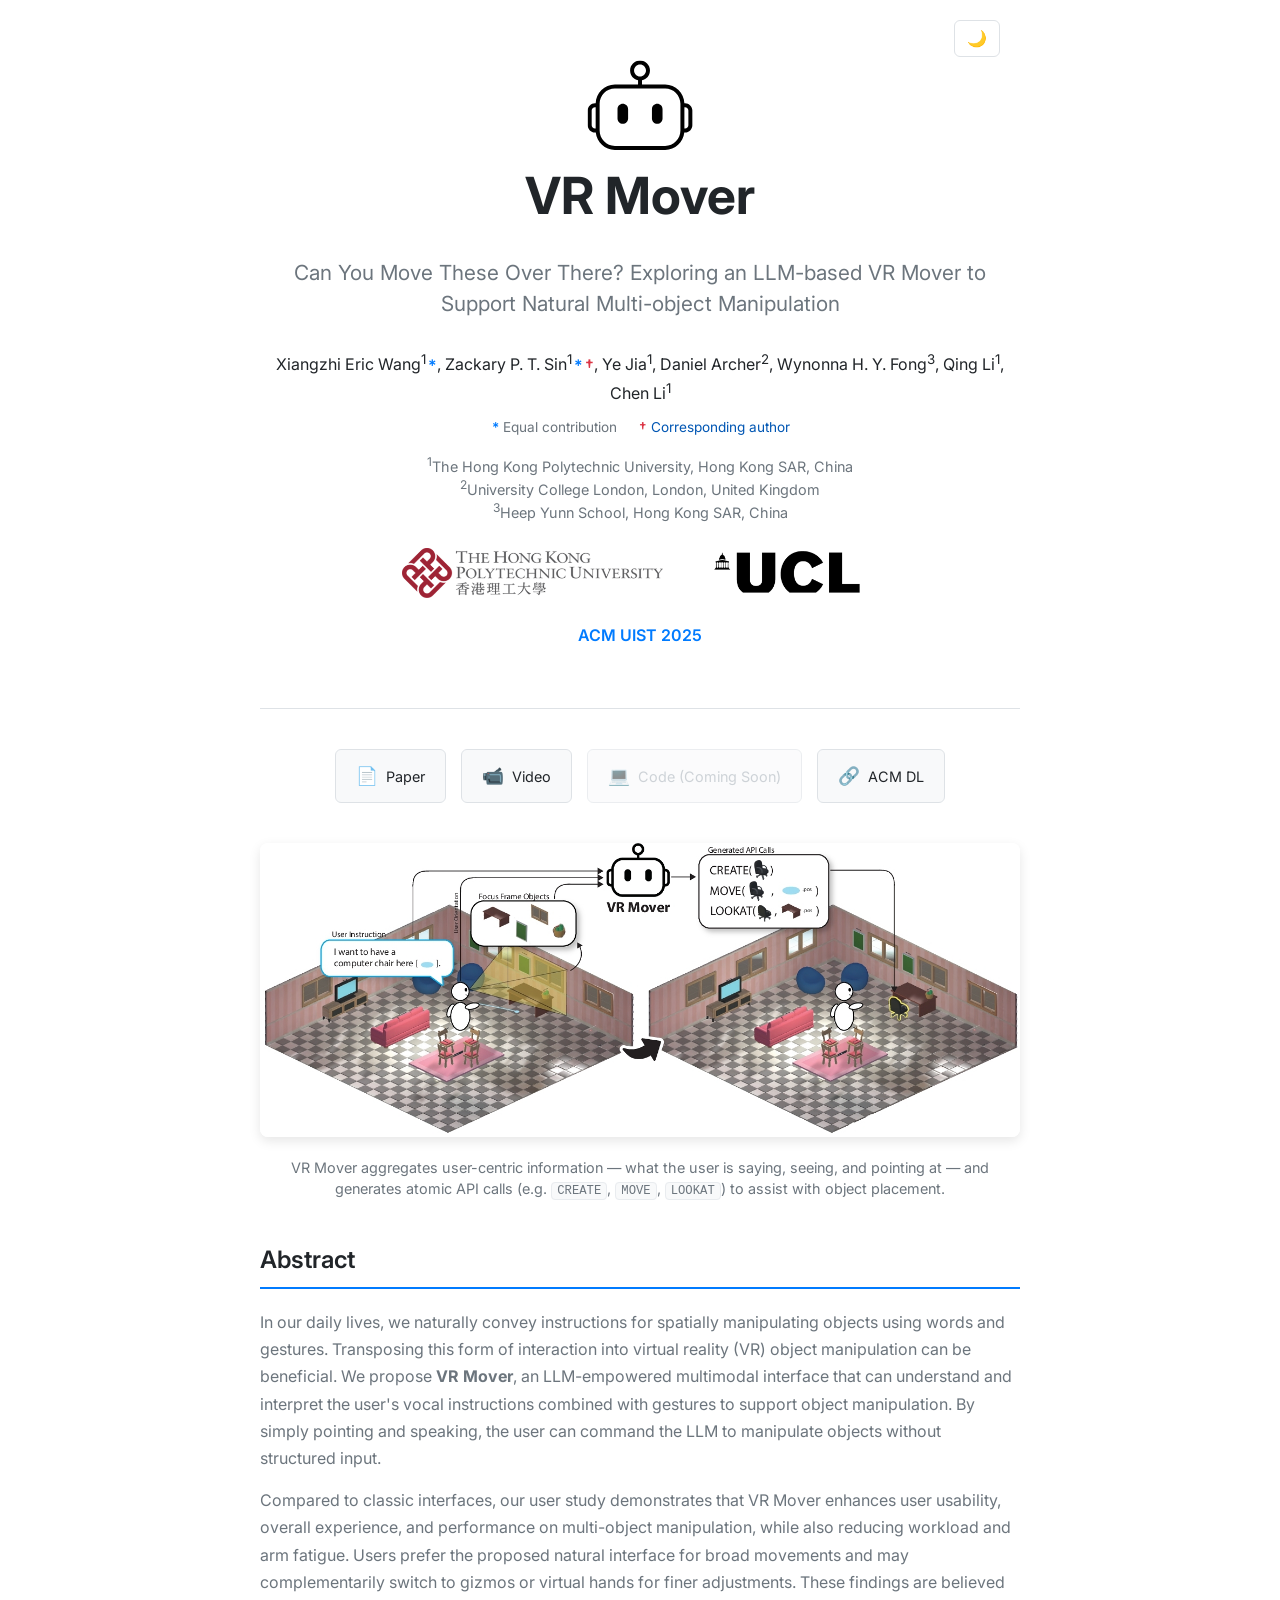
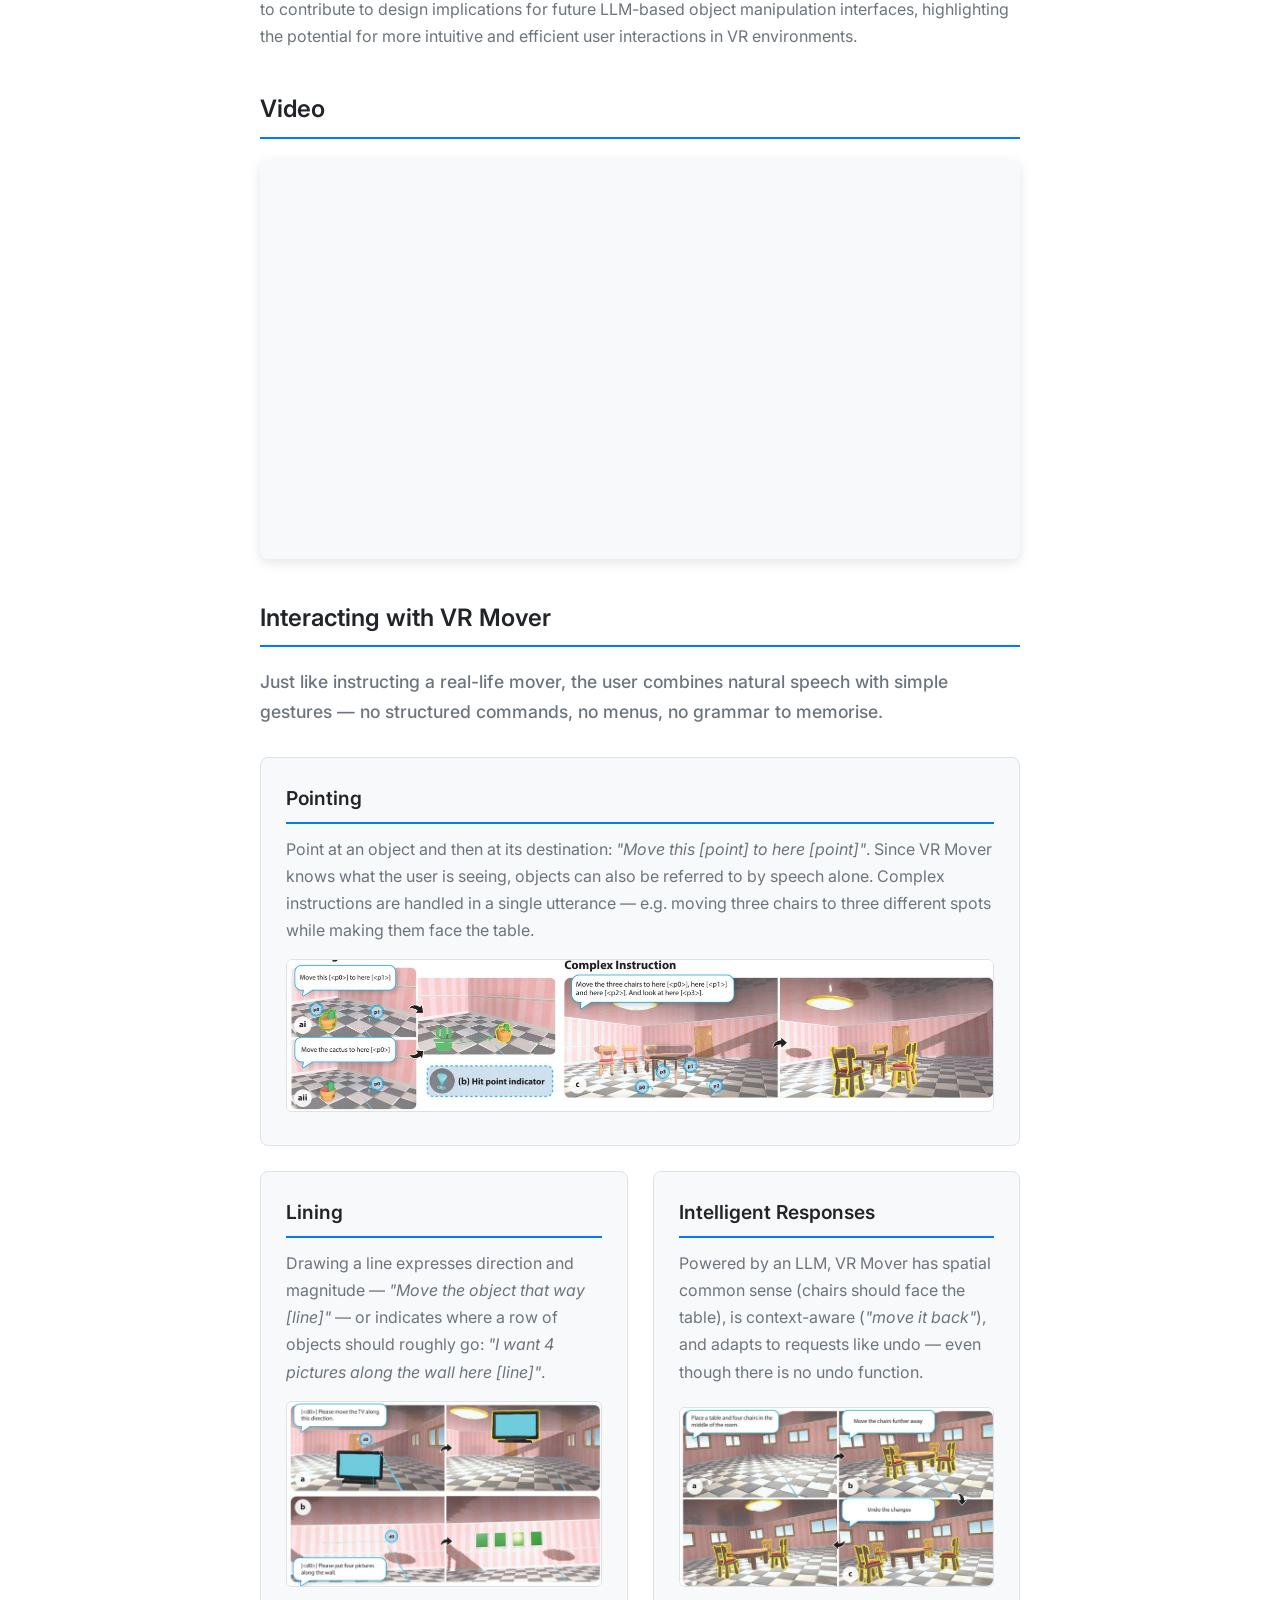
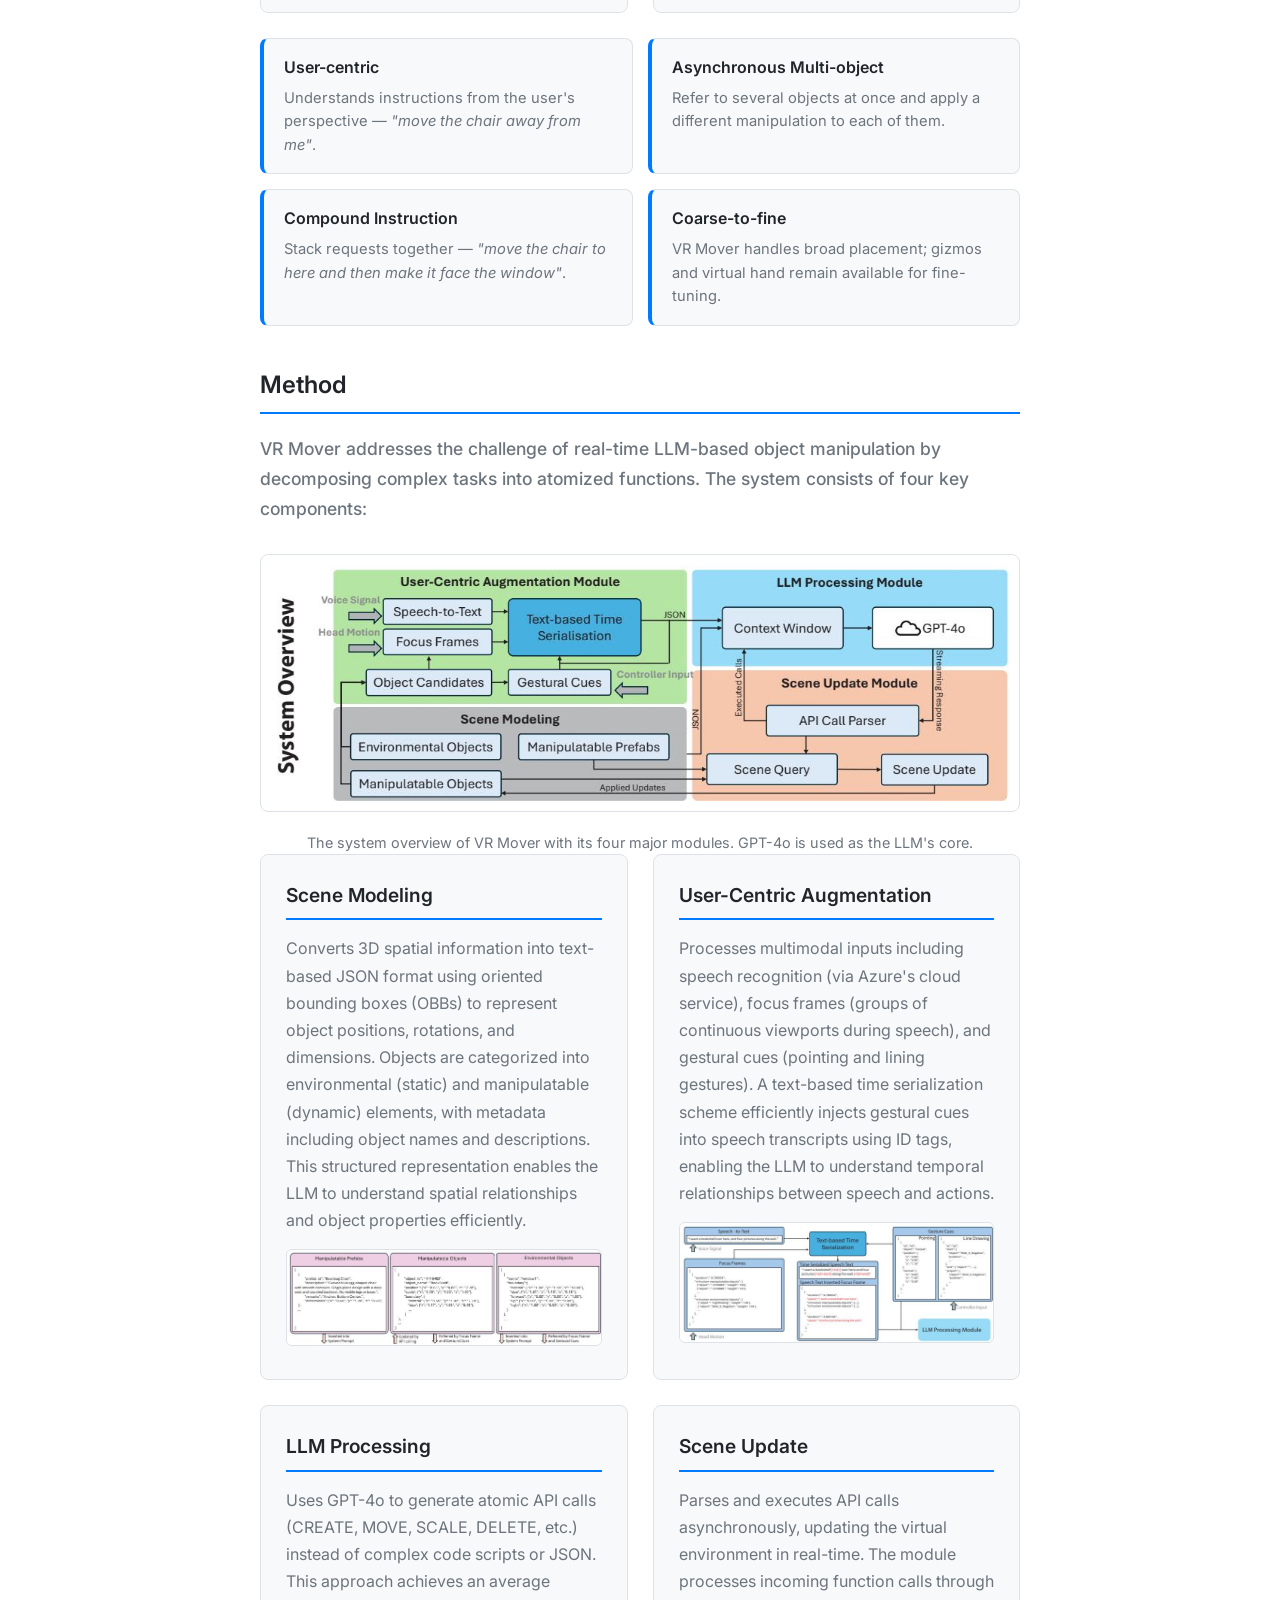
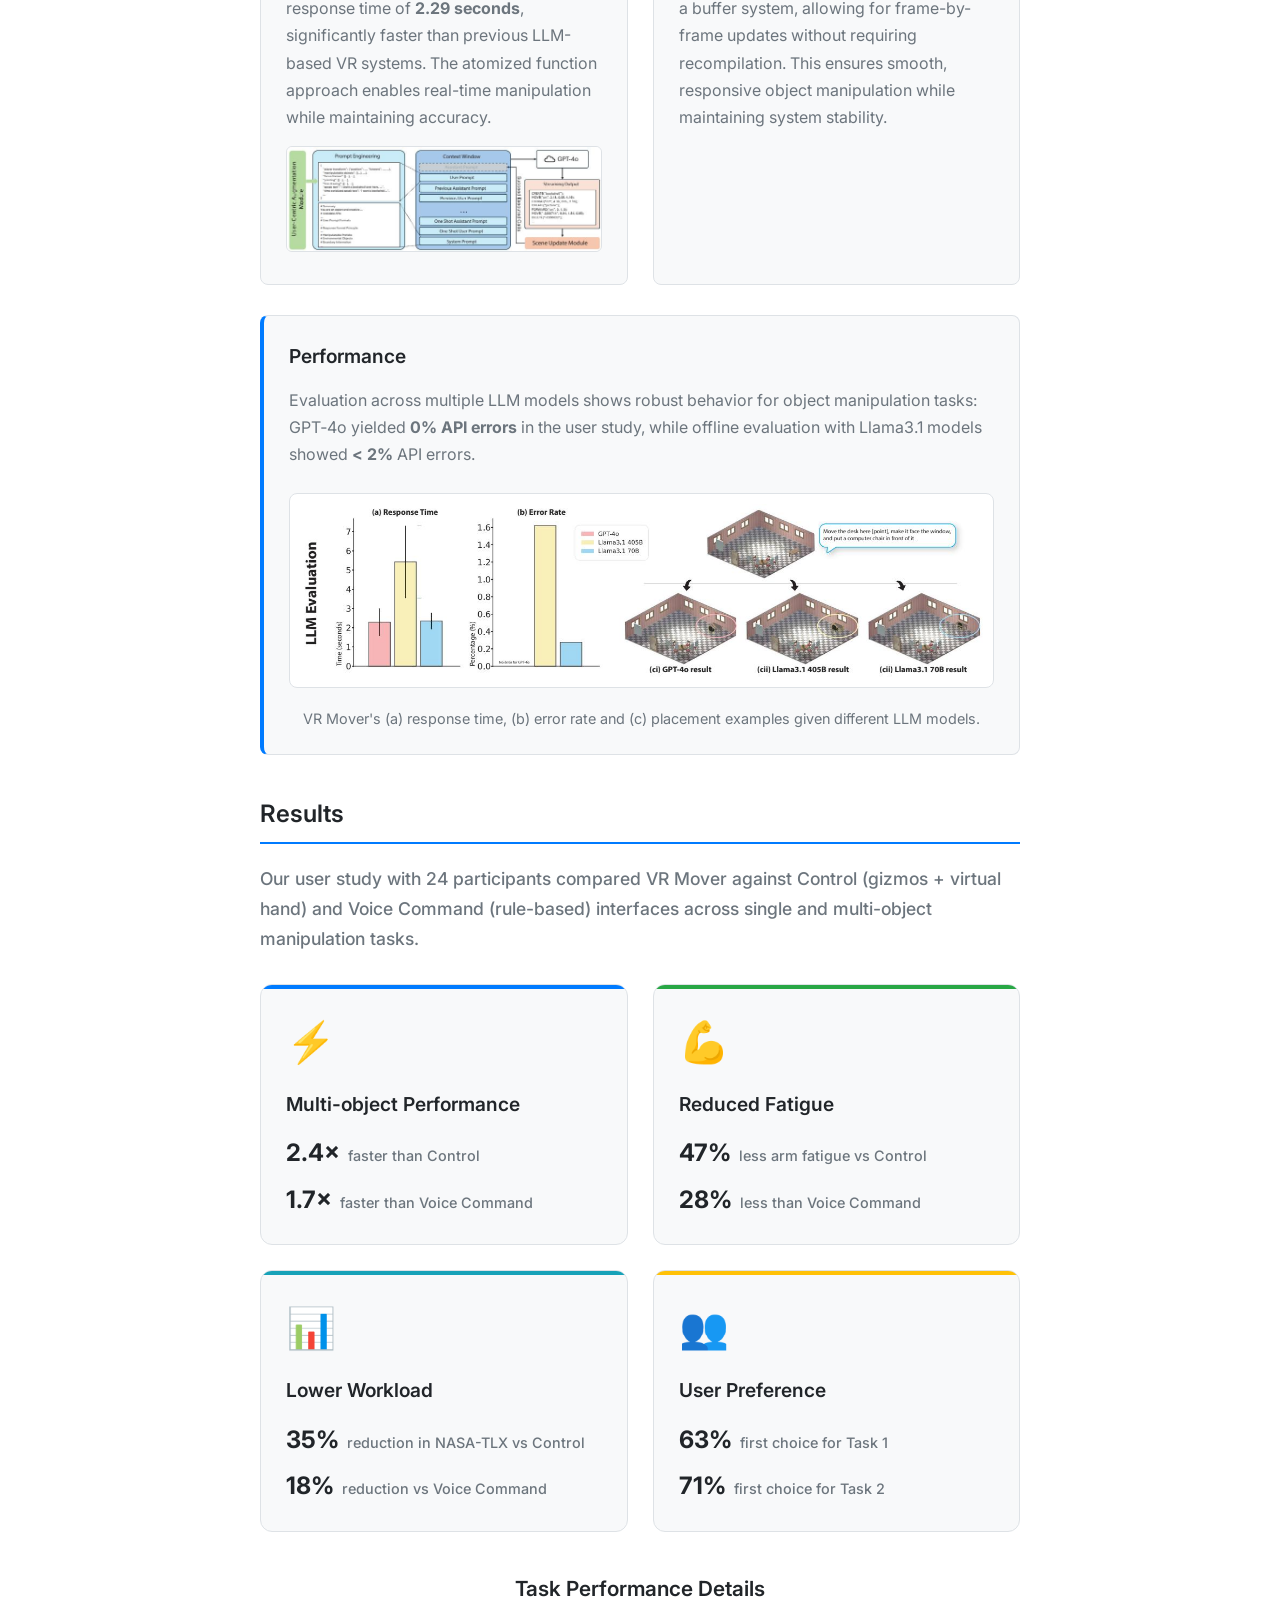
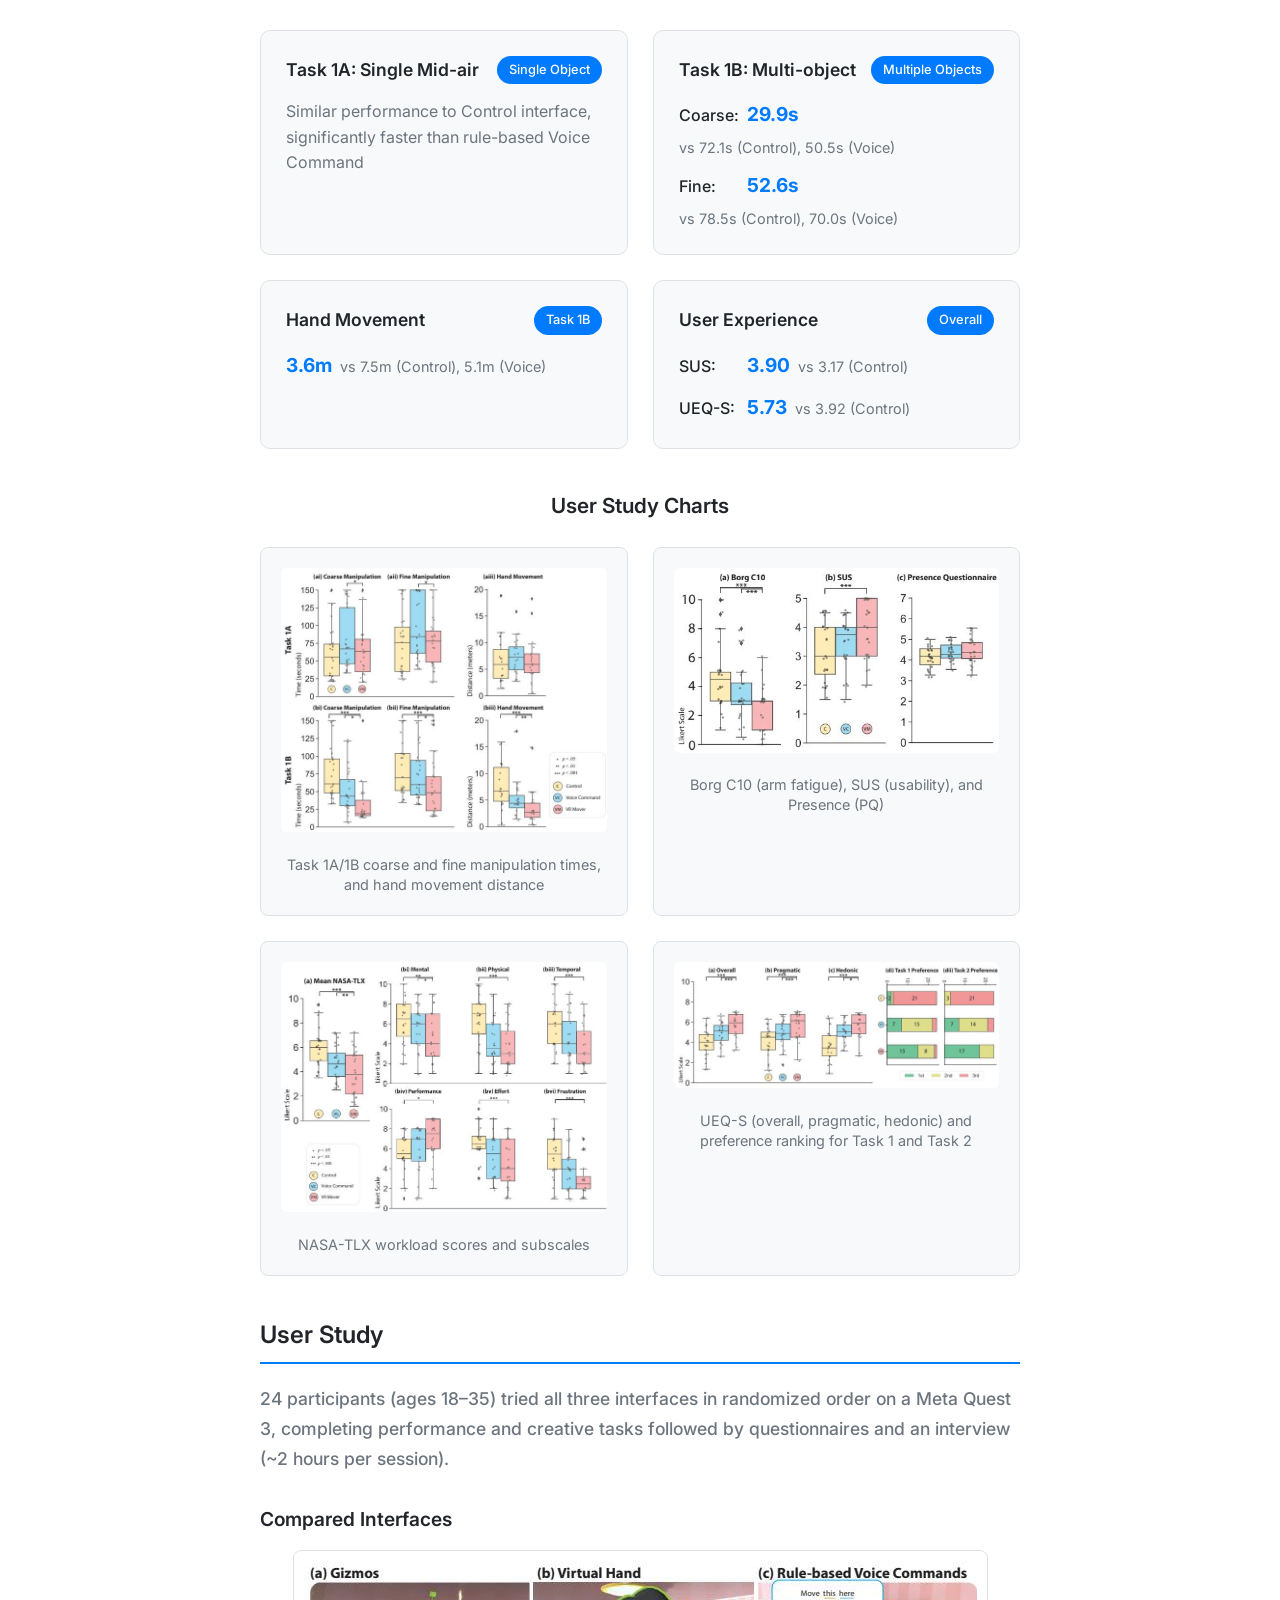
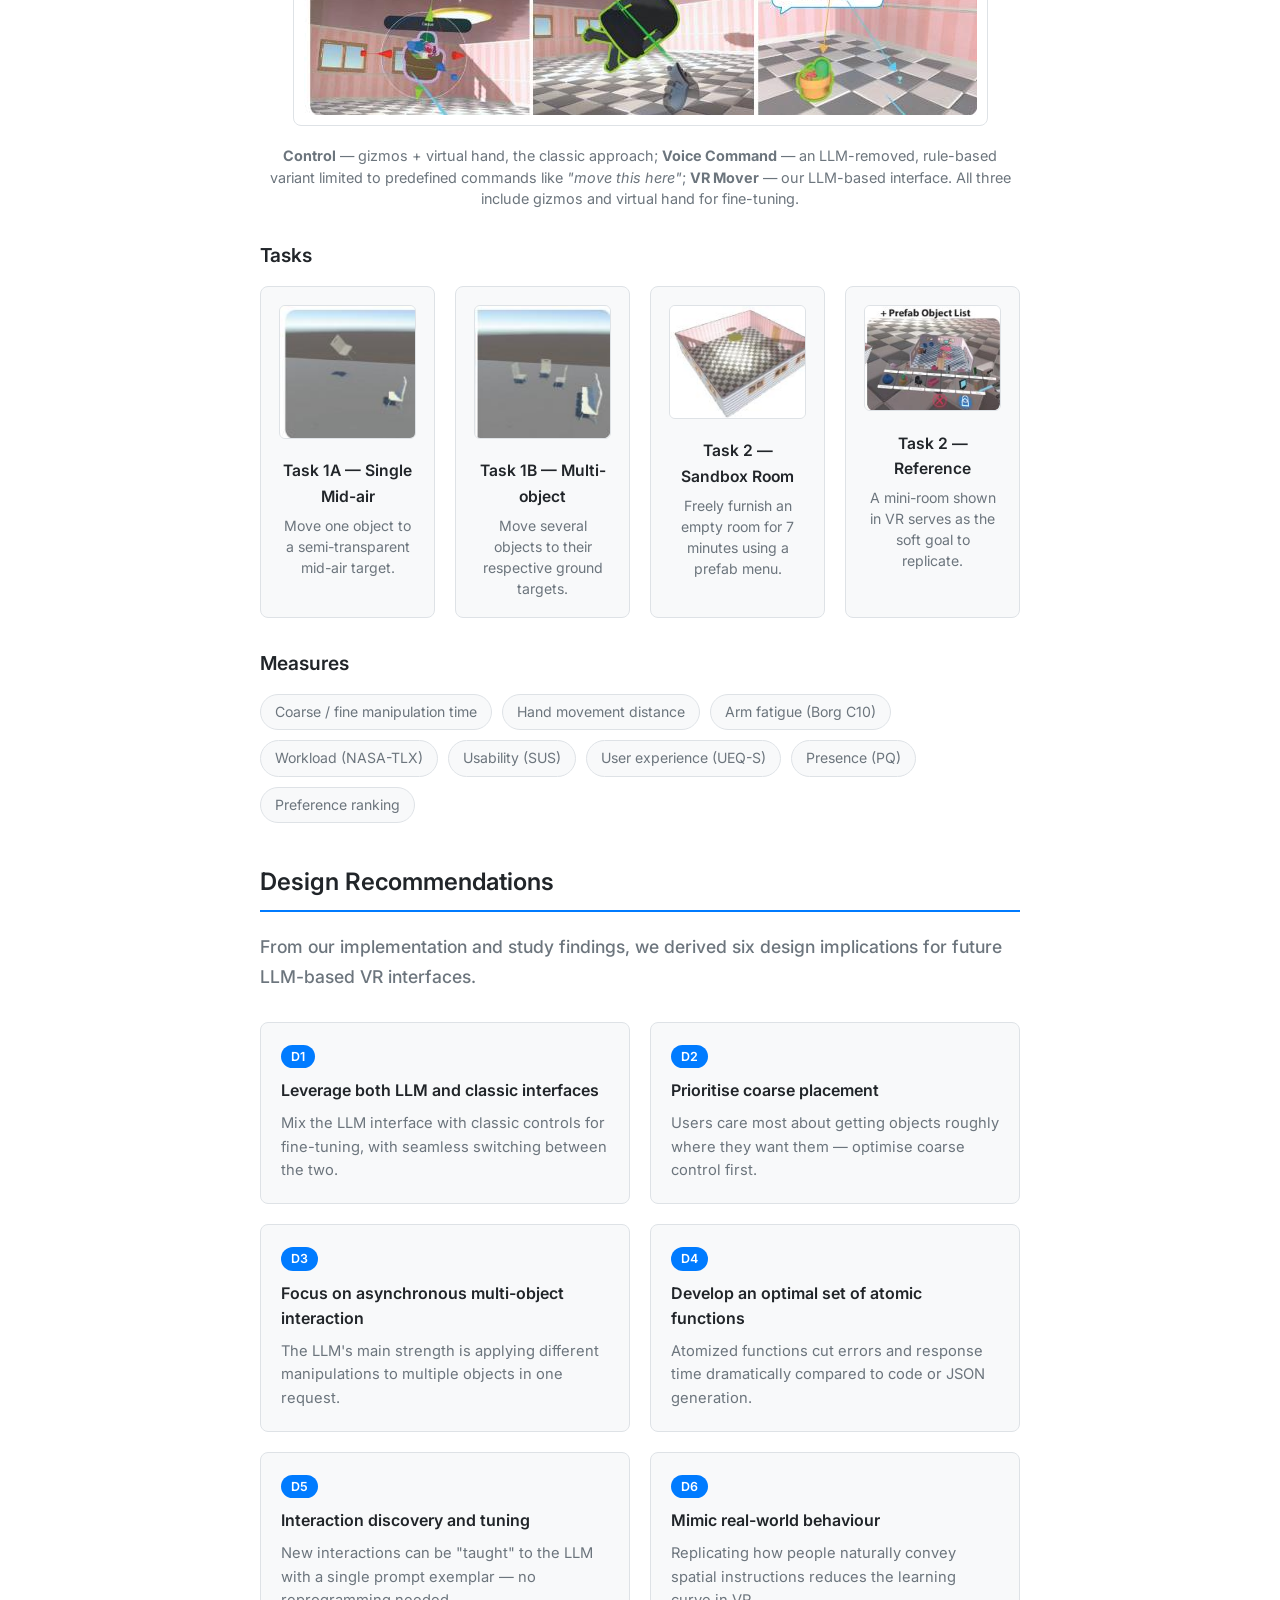
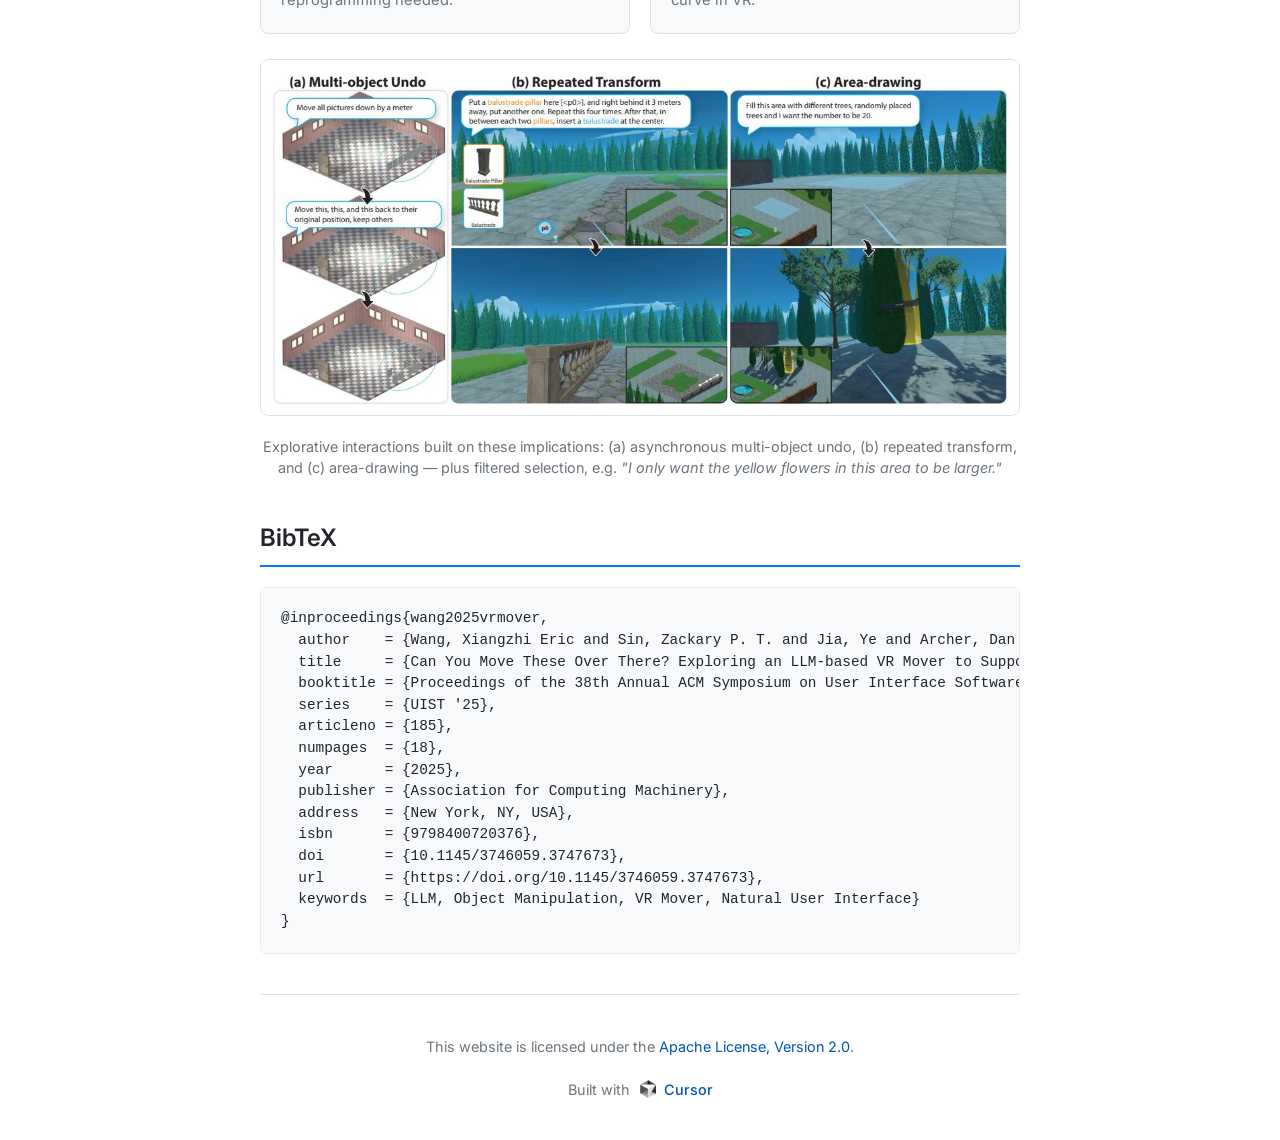
==== commit f973bb8c: "Update BibTeX entry with additional metadata" ====
--- a/index.html
+++ b/index.html
@@ -633,14 +633,20 @@
             <section class="bibtex" id="bibtex">
                 <h2>BibTeX</h2>
                 <div class="bibtex-code">
-                    <pre><code>@inproceedings{vrmover2025,
-  title={Can You Move These Over There? Exploring an LLM-based VR Mover to Support Natural Multi-object Manipulation},
-  author={Wang, Xiangzhi Eric and Sin, Zackary P. T. and Jia, Ye and Archer, Daniel and Fong, Wynonna H. Y. and Li, Qing and Li, Chen},
-  booktitle={Proceedings of the ACM Symposium on User Interface Software and Technology},
-  year={2025},
-  publisher={ACM},
-  doi={10.1145/3746059.3747673},
-  url={https://doi.org/10.1145/3746059.3747673}
+                    <pre><code>@inproceedings{wang2025vrmover,
+  author    = {Wang, Xiangzhi Eric and Sin, Zackary P. T. and Jia, Ye and Archer, Dan and Fong, Wynonna H. Y. and Li, Qing and Li, Chen},
+  title     = {Can You Move These Over There? Exploring an LLM-based VR Mover to Support Natural Multi-object Manipulation},
+  booktitle = {Proceedings of the 38th Annual ACM Symposium on User Interface Software and Technology},
+  series    = {UIST '25},
+  articleno = {185},
+  numpages  = {18},
+  year      = {2025},
+  publisher = {Association for Computing Machinery},
+  address   = {New York, NY, USA},
+  isbn      = {9798400720376},
+  doi       = {10.1145/3746059.3747673},
+  url       = {https://doi.org/10.1145/3746059.3747673},
+  keywords  = {LLM, Object Manipulation, VR Mover, Natural User Interface}
 }</code></pre>
                 </div>
             </section>
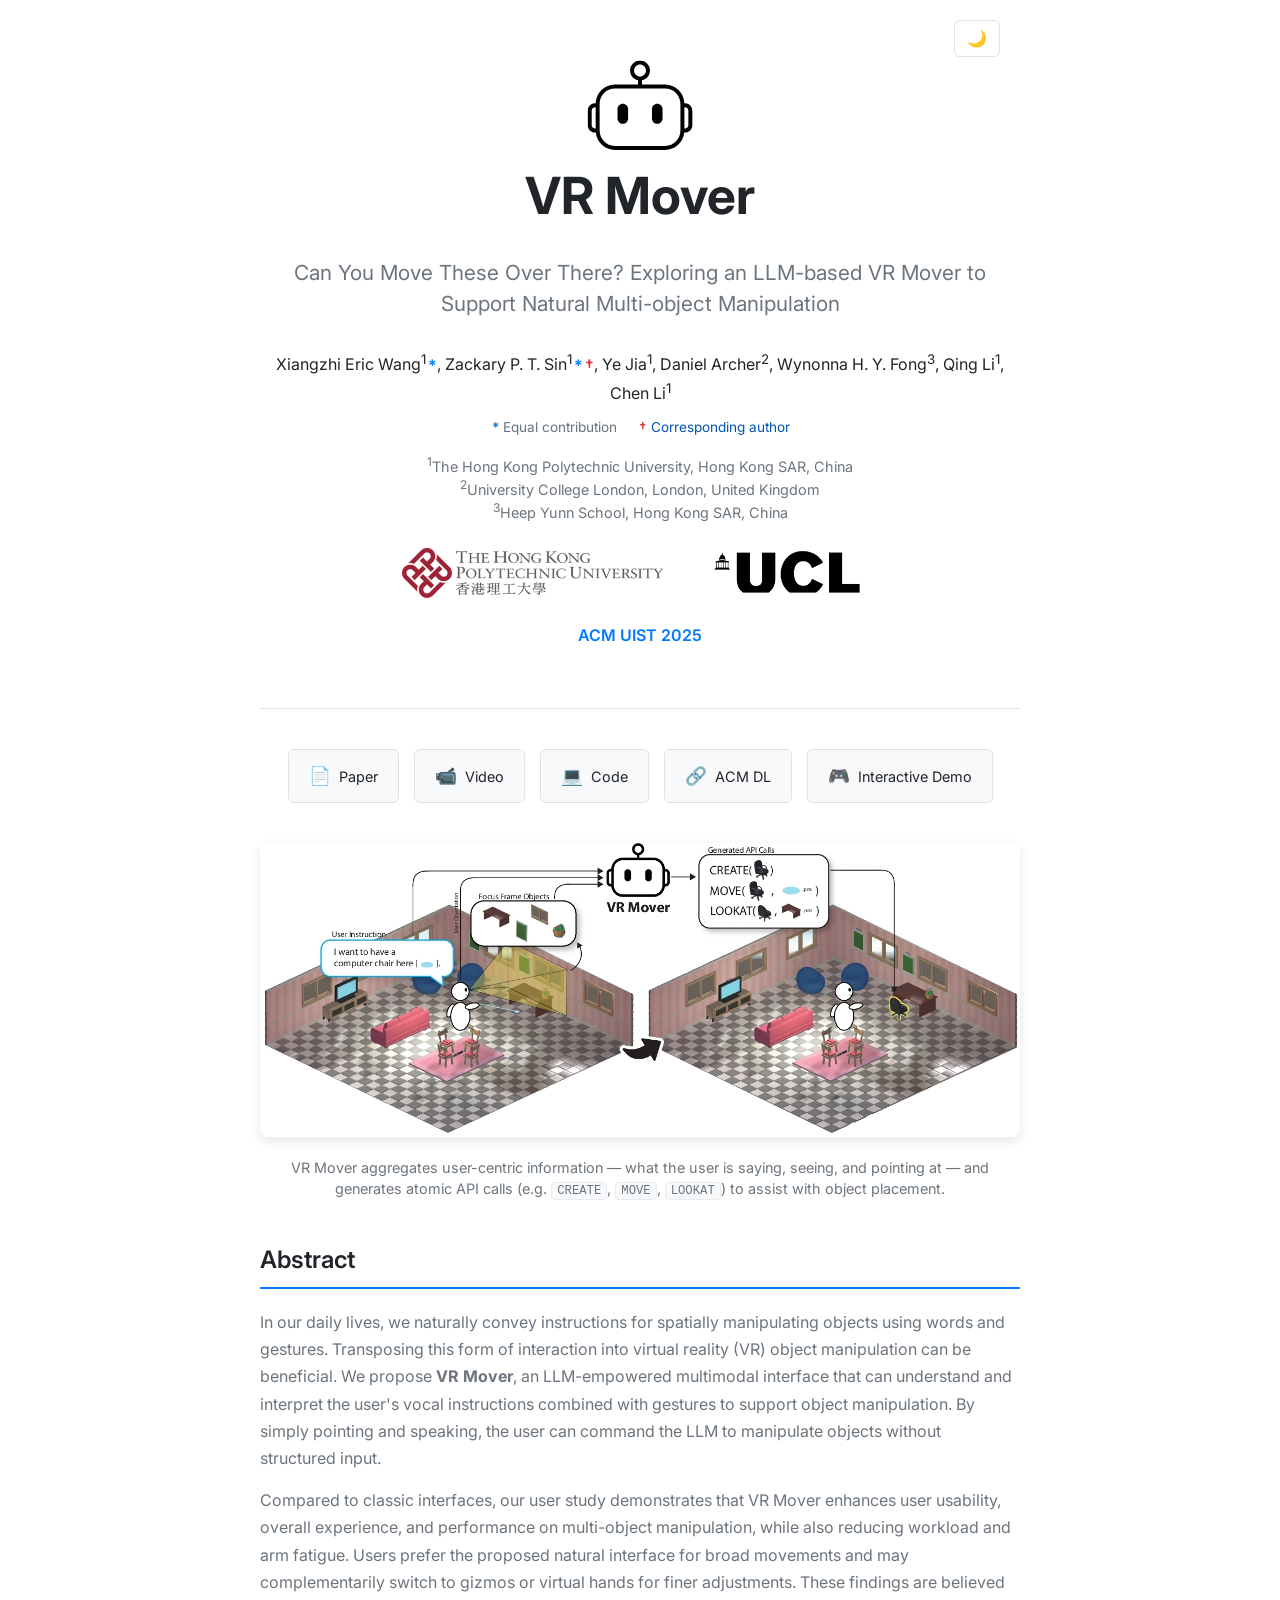
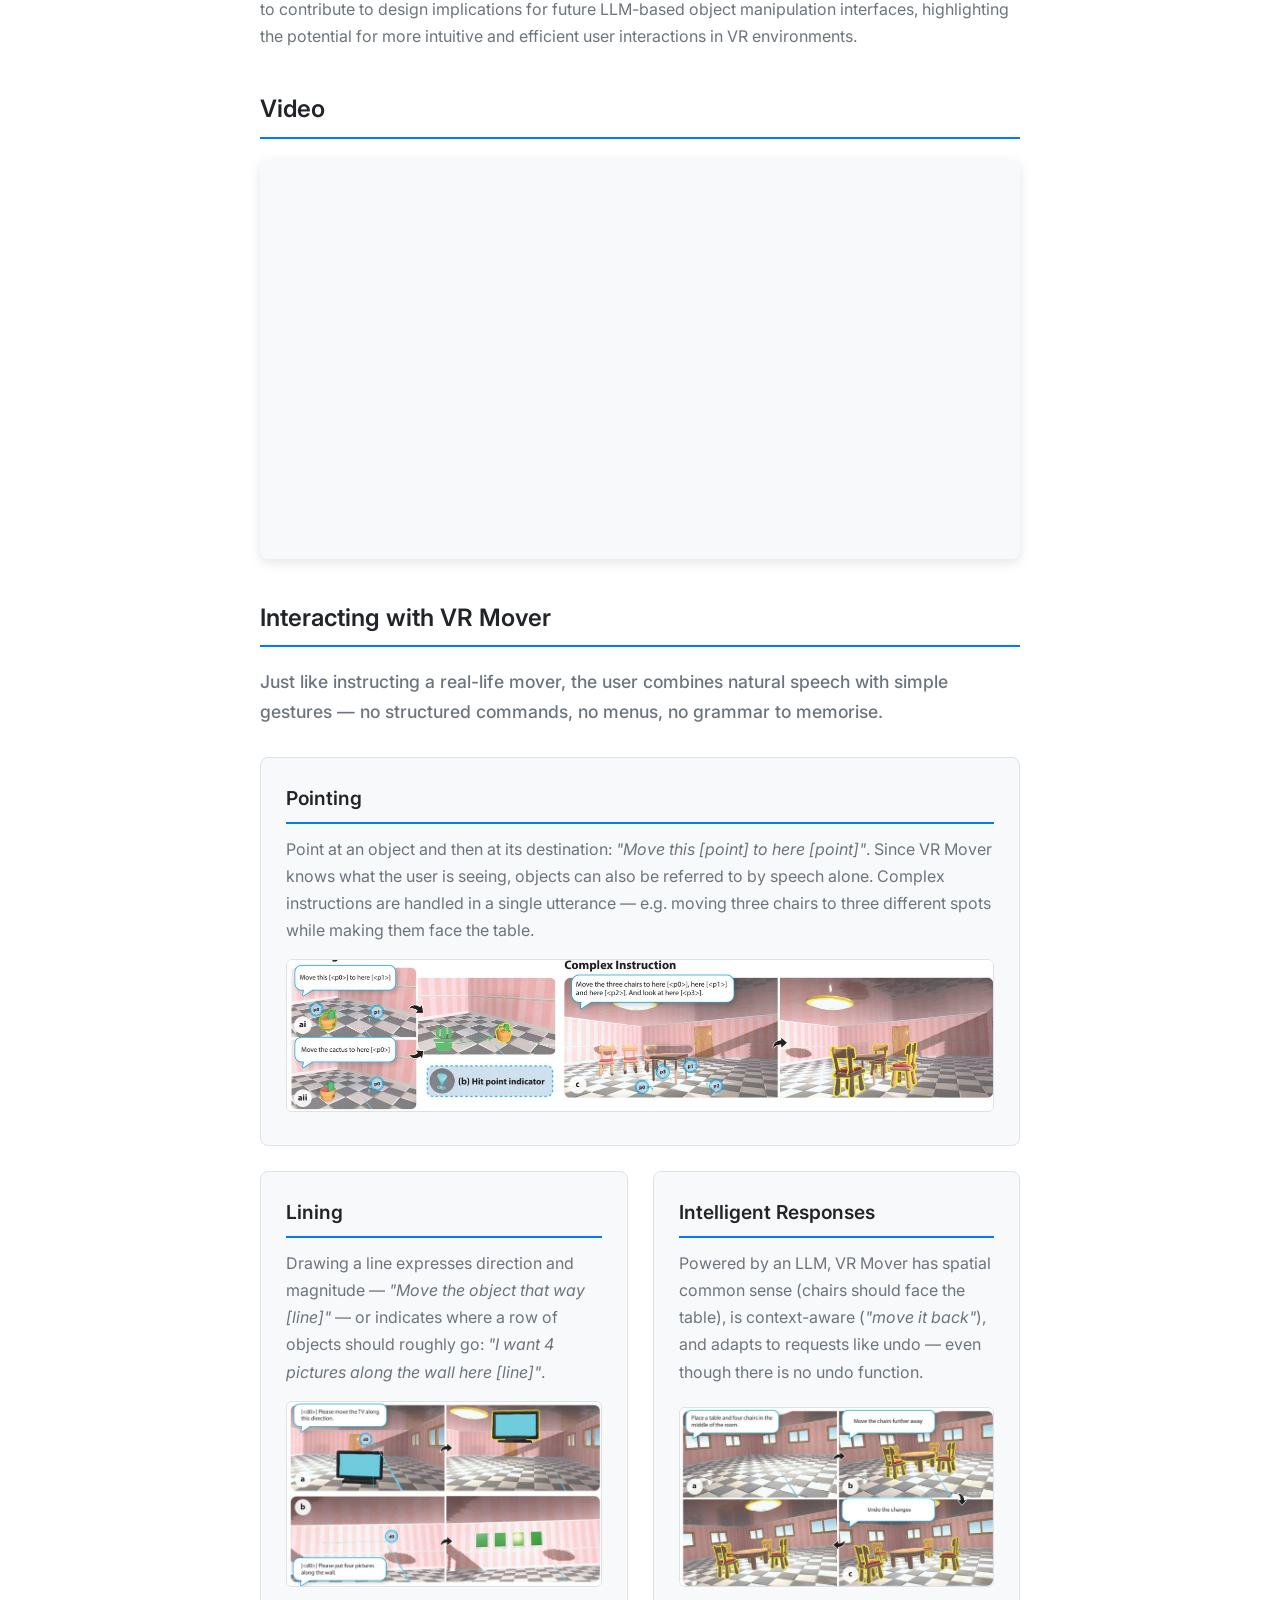
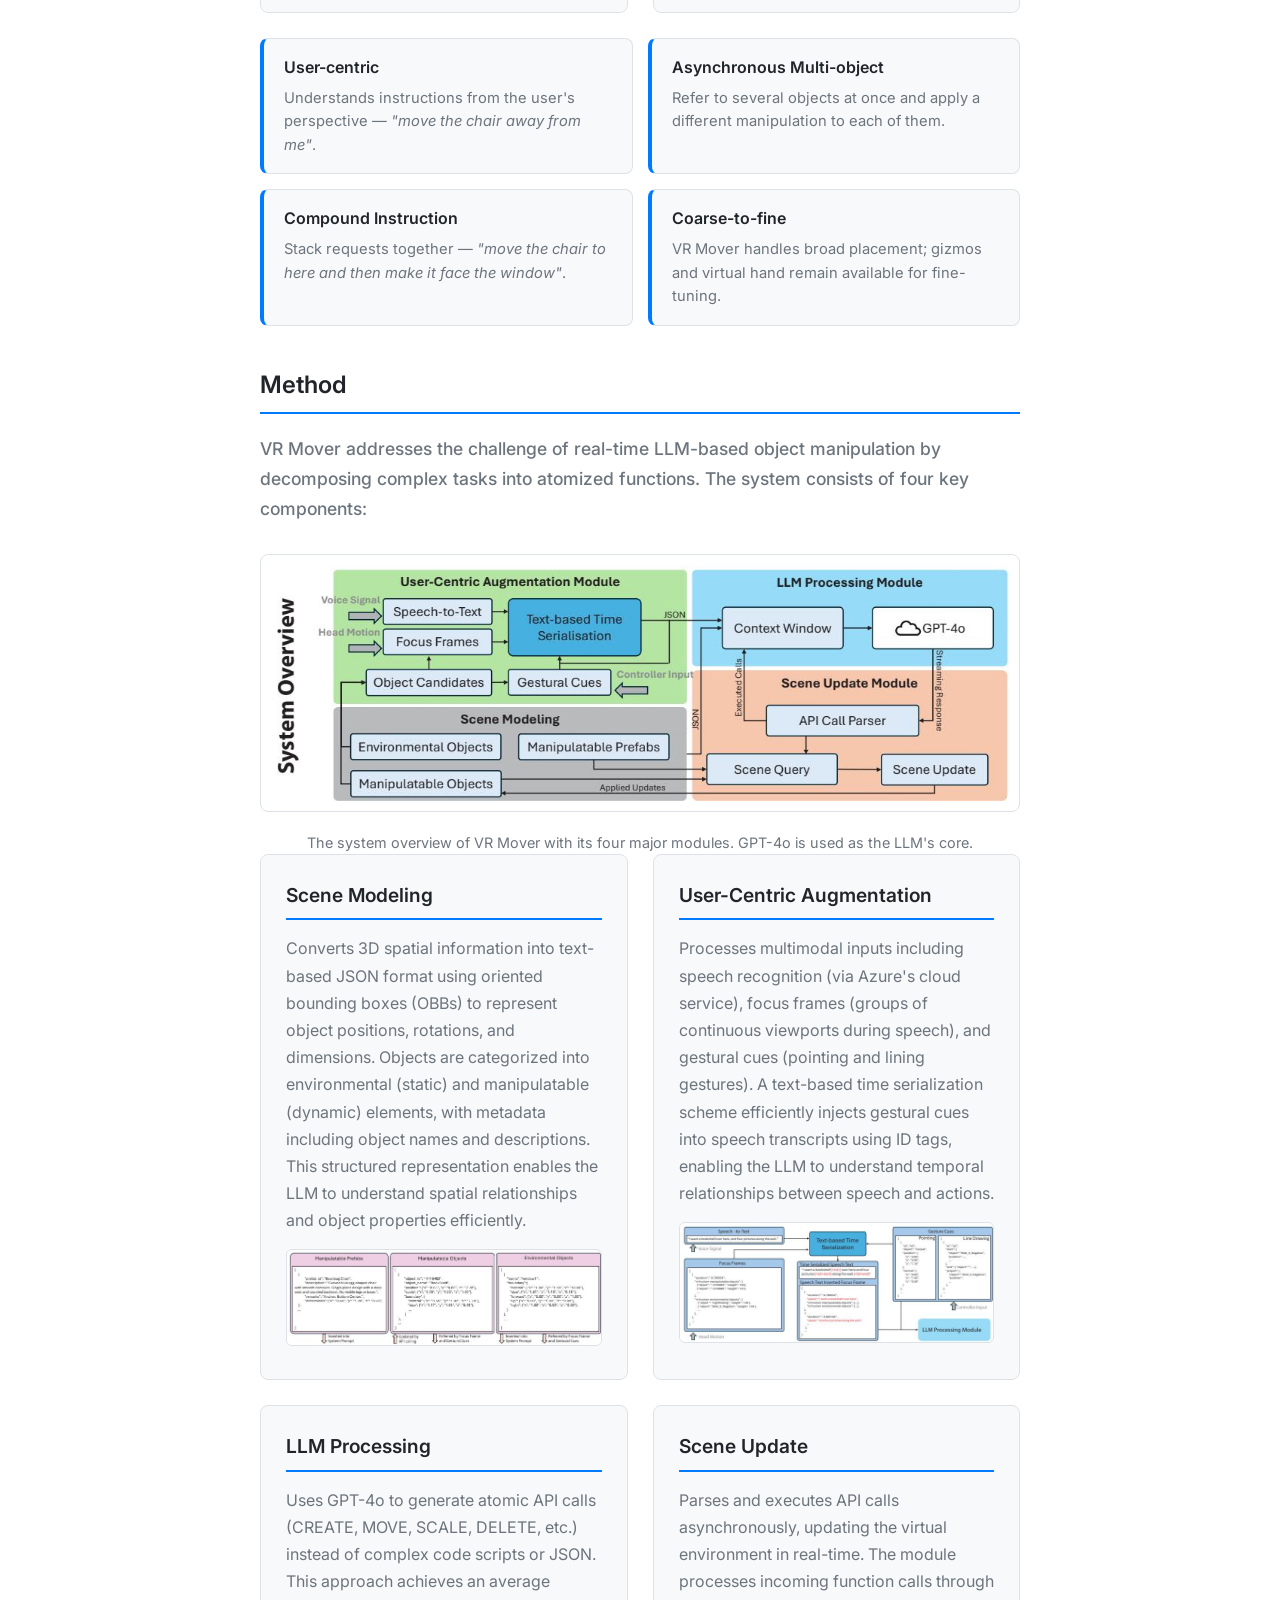
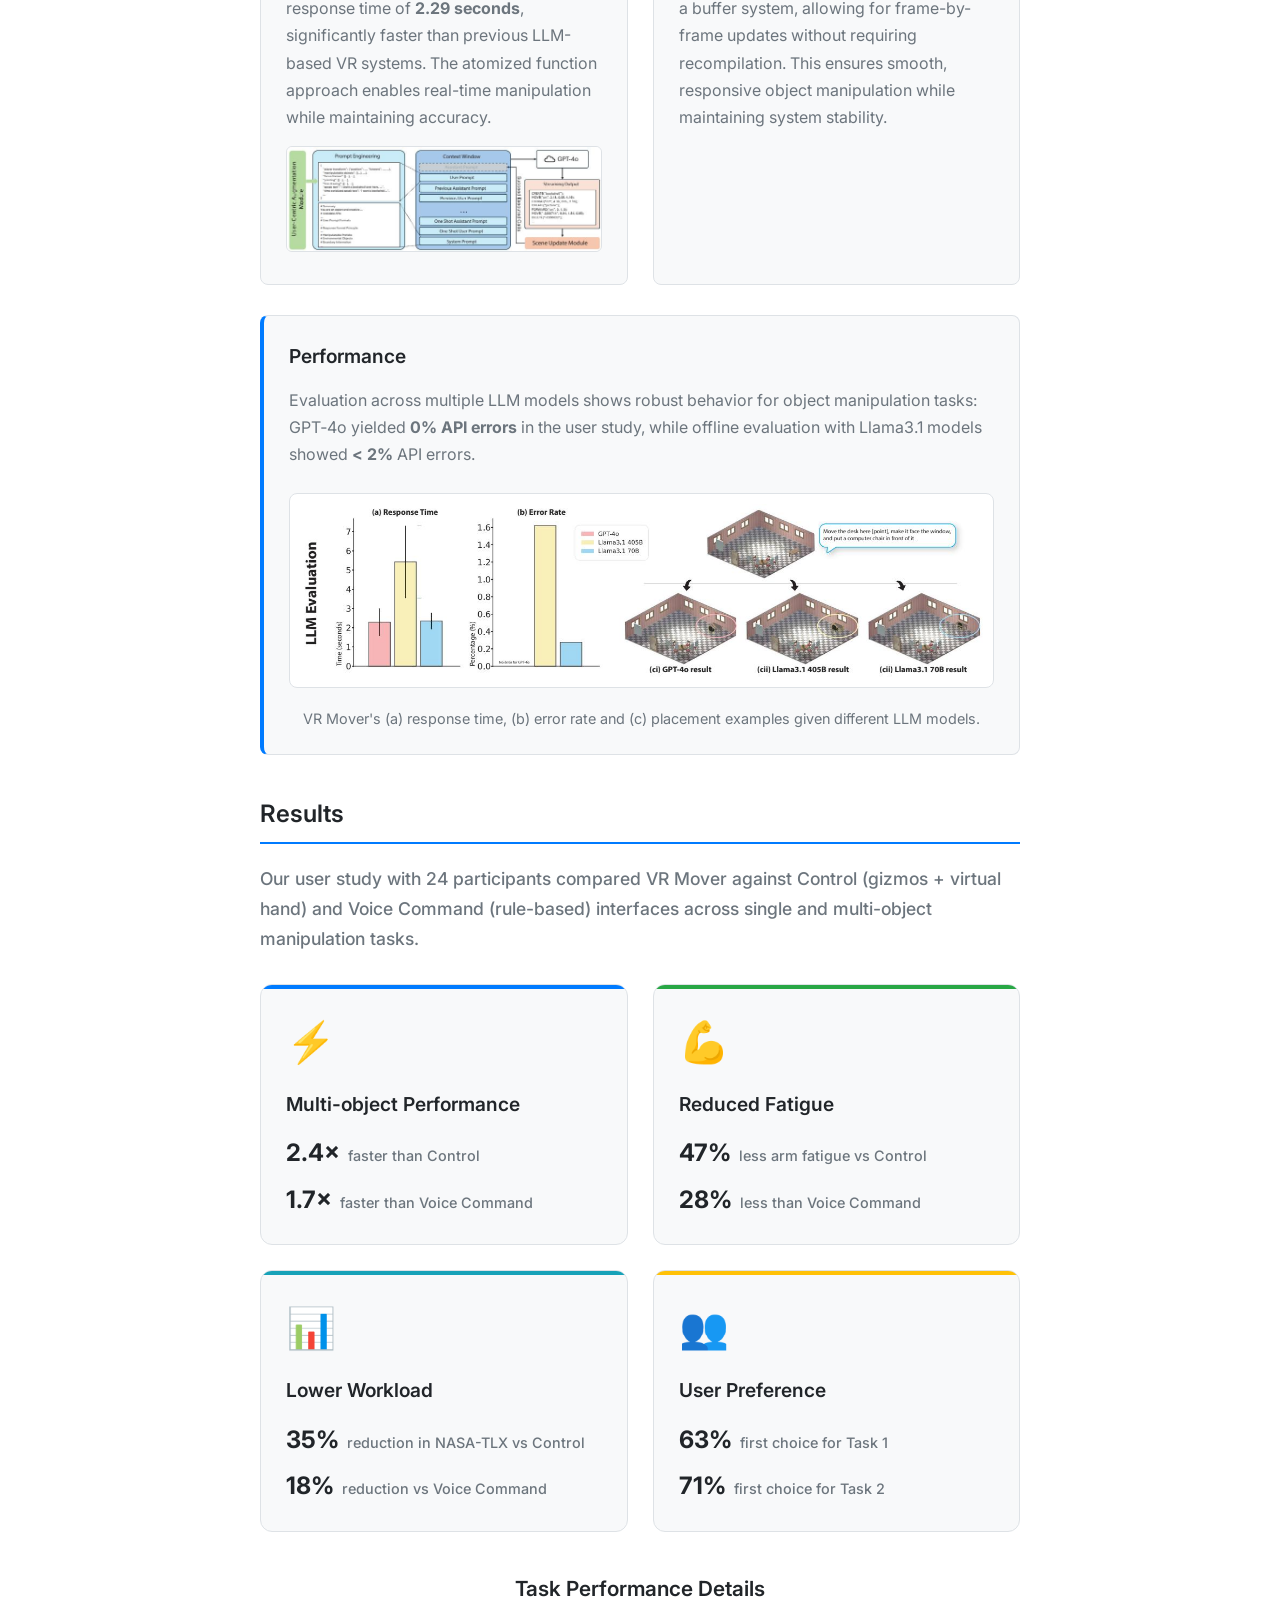
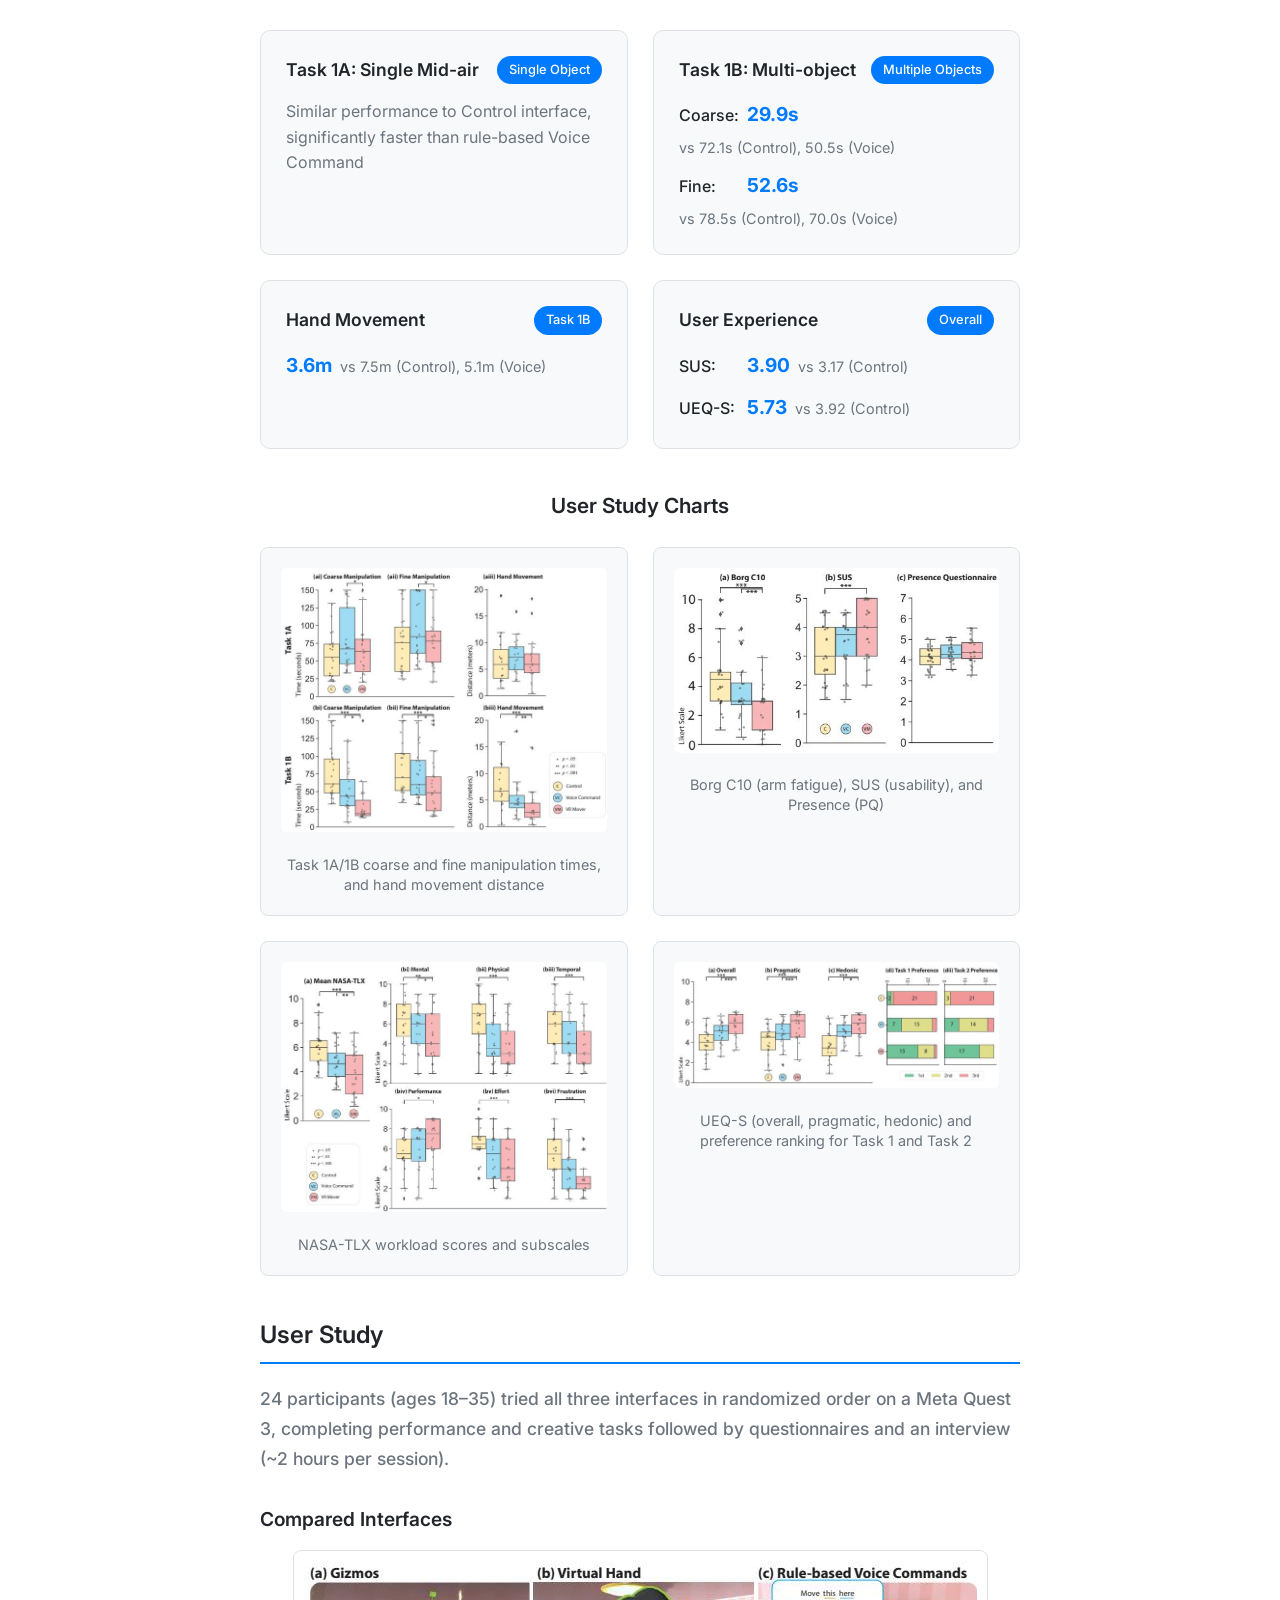
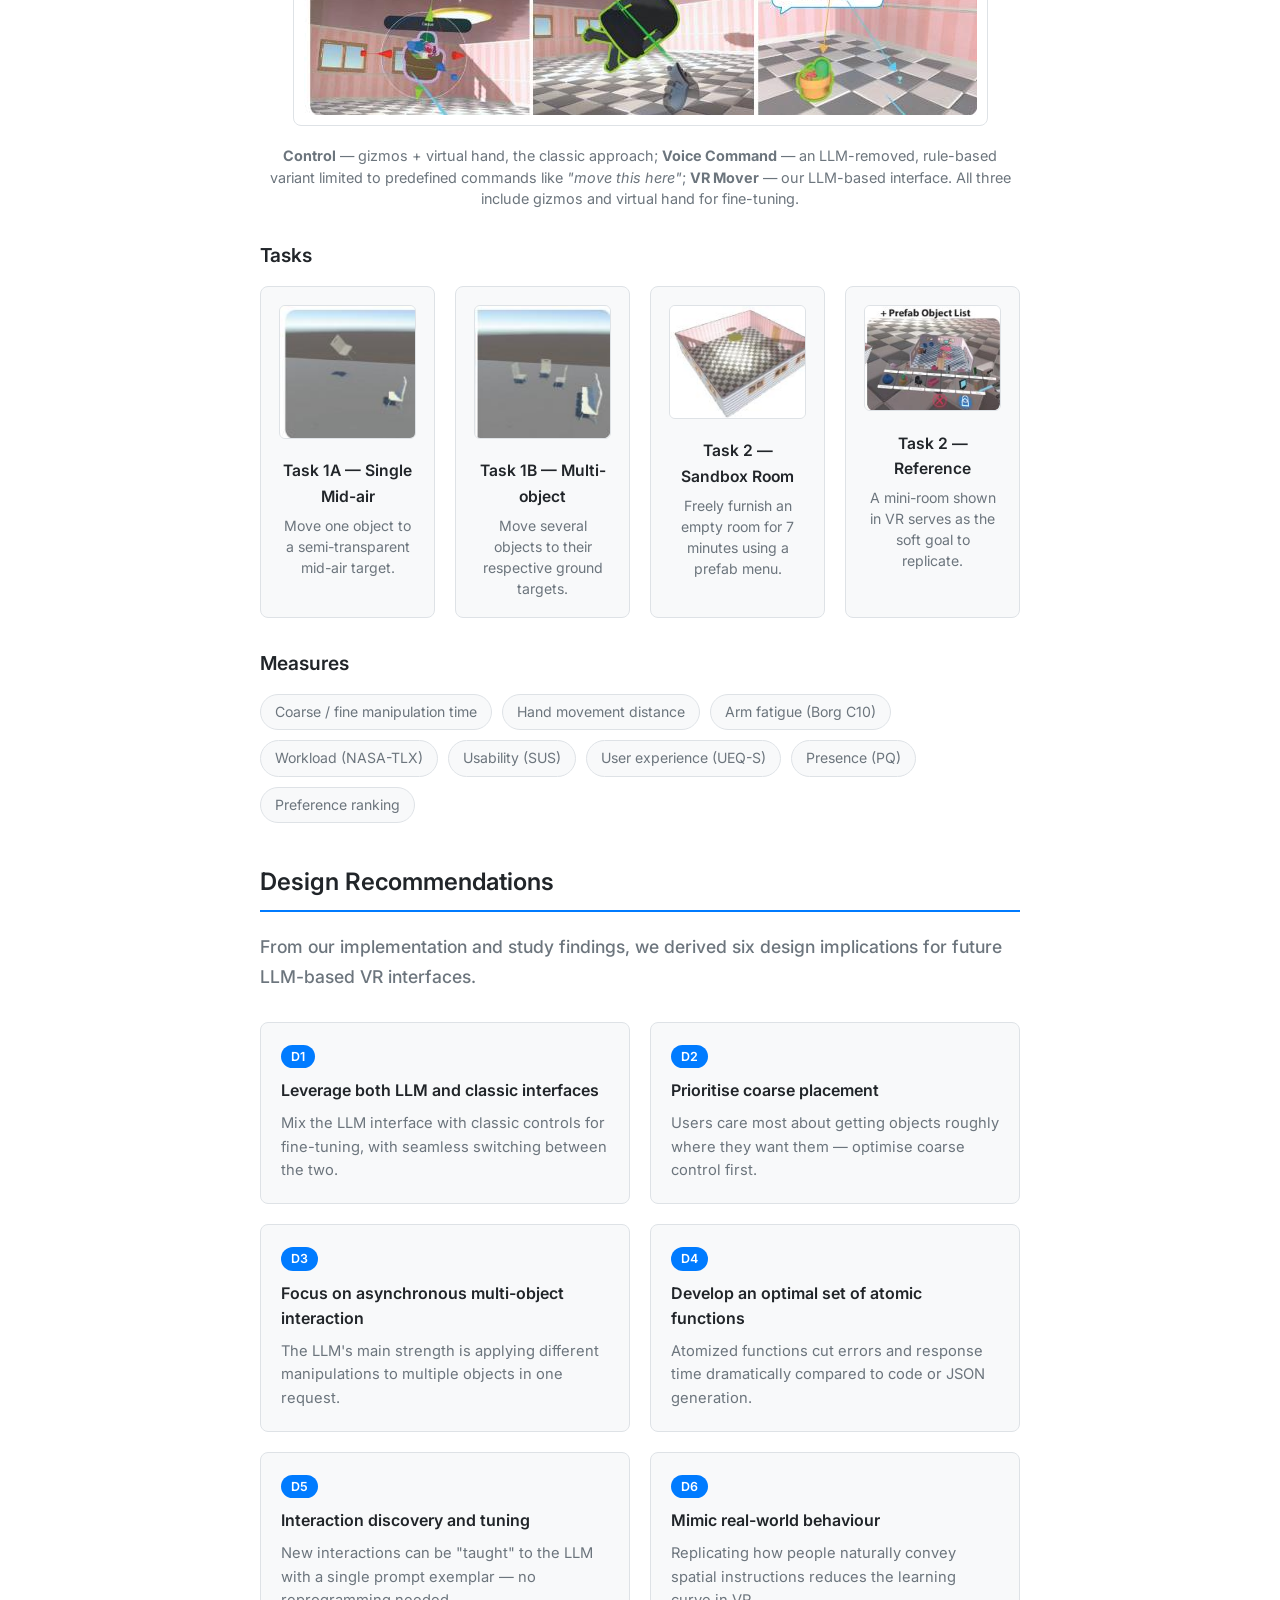
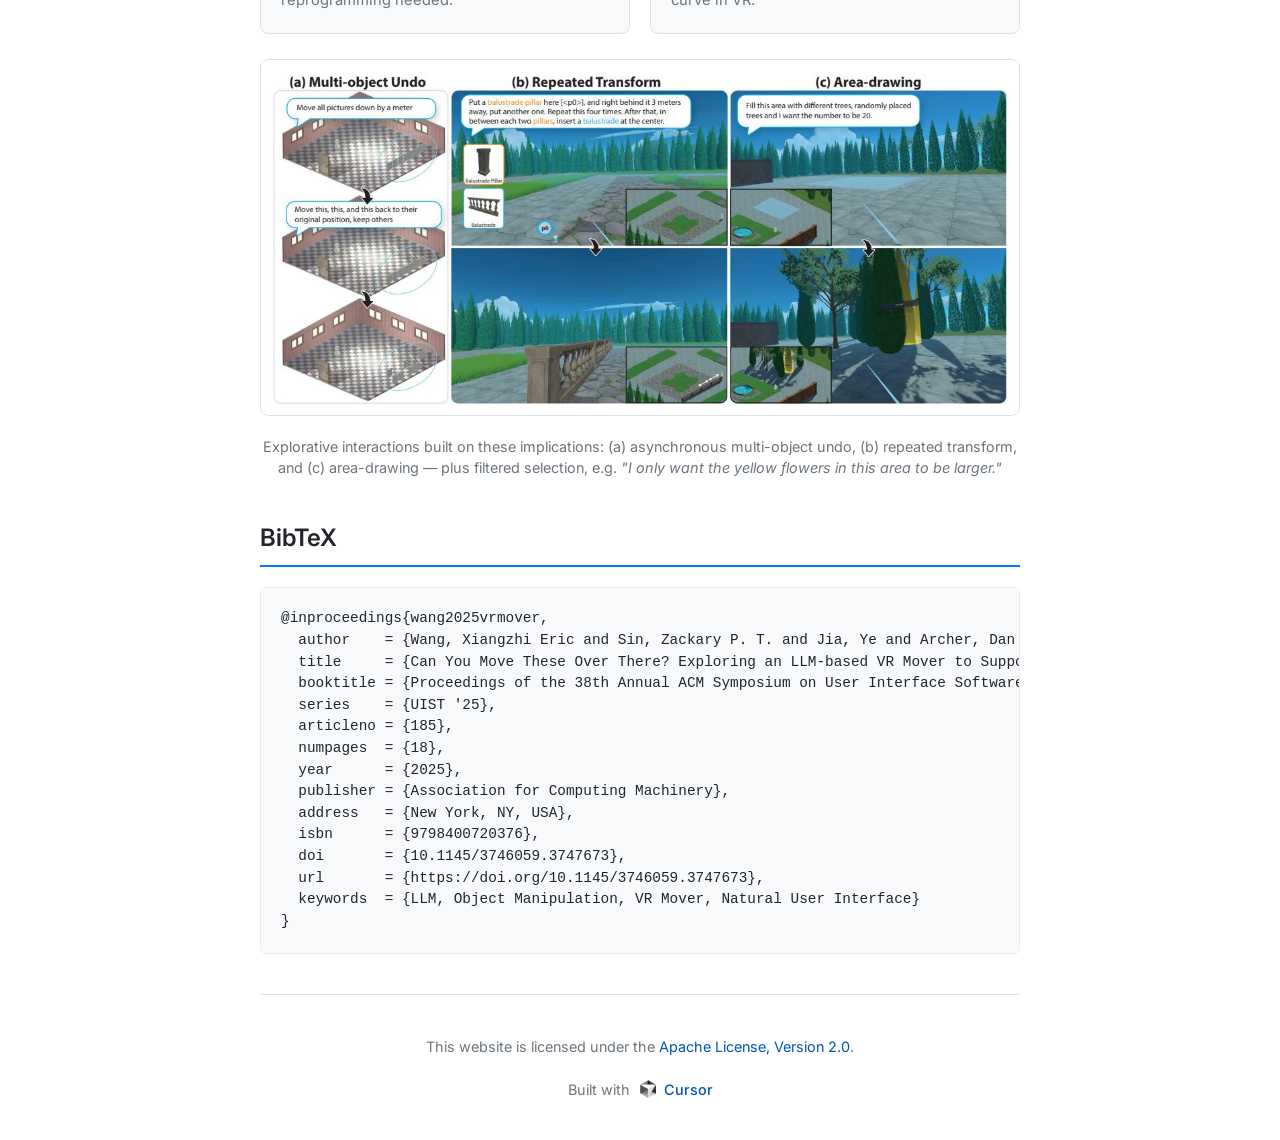
==== commit 3ea7e1dc: "Interactive demo, code, and other updates." ====
--- a/index.html
+++ b/index.html
@@ -222,13 +222,17 @@
                         <span class="link-icon">📹</span>
                         <span class="link-text">Video</span>
                     </a>
-                    <a href="#" class="link-item" disabled>
+                    <a href="code/" class="link-item">
                         <span class="link-icon">💻</span>
-                        <span class="link-text">Code (Coming Soon)</span>
+                        <span class="link-text">Code</span>
                     </a>
                     <a href="https://dl.acm.org/doi/10.1145/3746059.3747673" class="link-item" target="_blank" rel="noopener noreferrer">
                         <span class="link-icon">🔗</span>
                         <span class="link-text">ACM DL</span>
+                    </a>
+                    <a href="demo3d.html" class="link-item">
+                        <span class="link-icon">🎮</span>
+                        <span class="link-text">Interactive Demo</span>
                     </a>
                 </div>
             </section>
